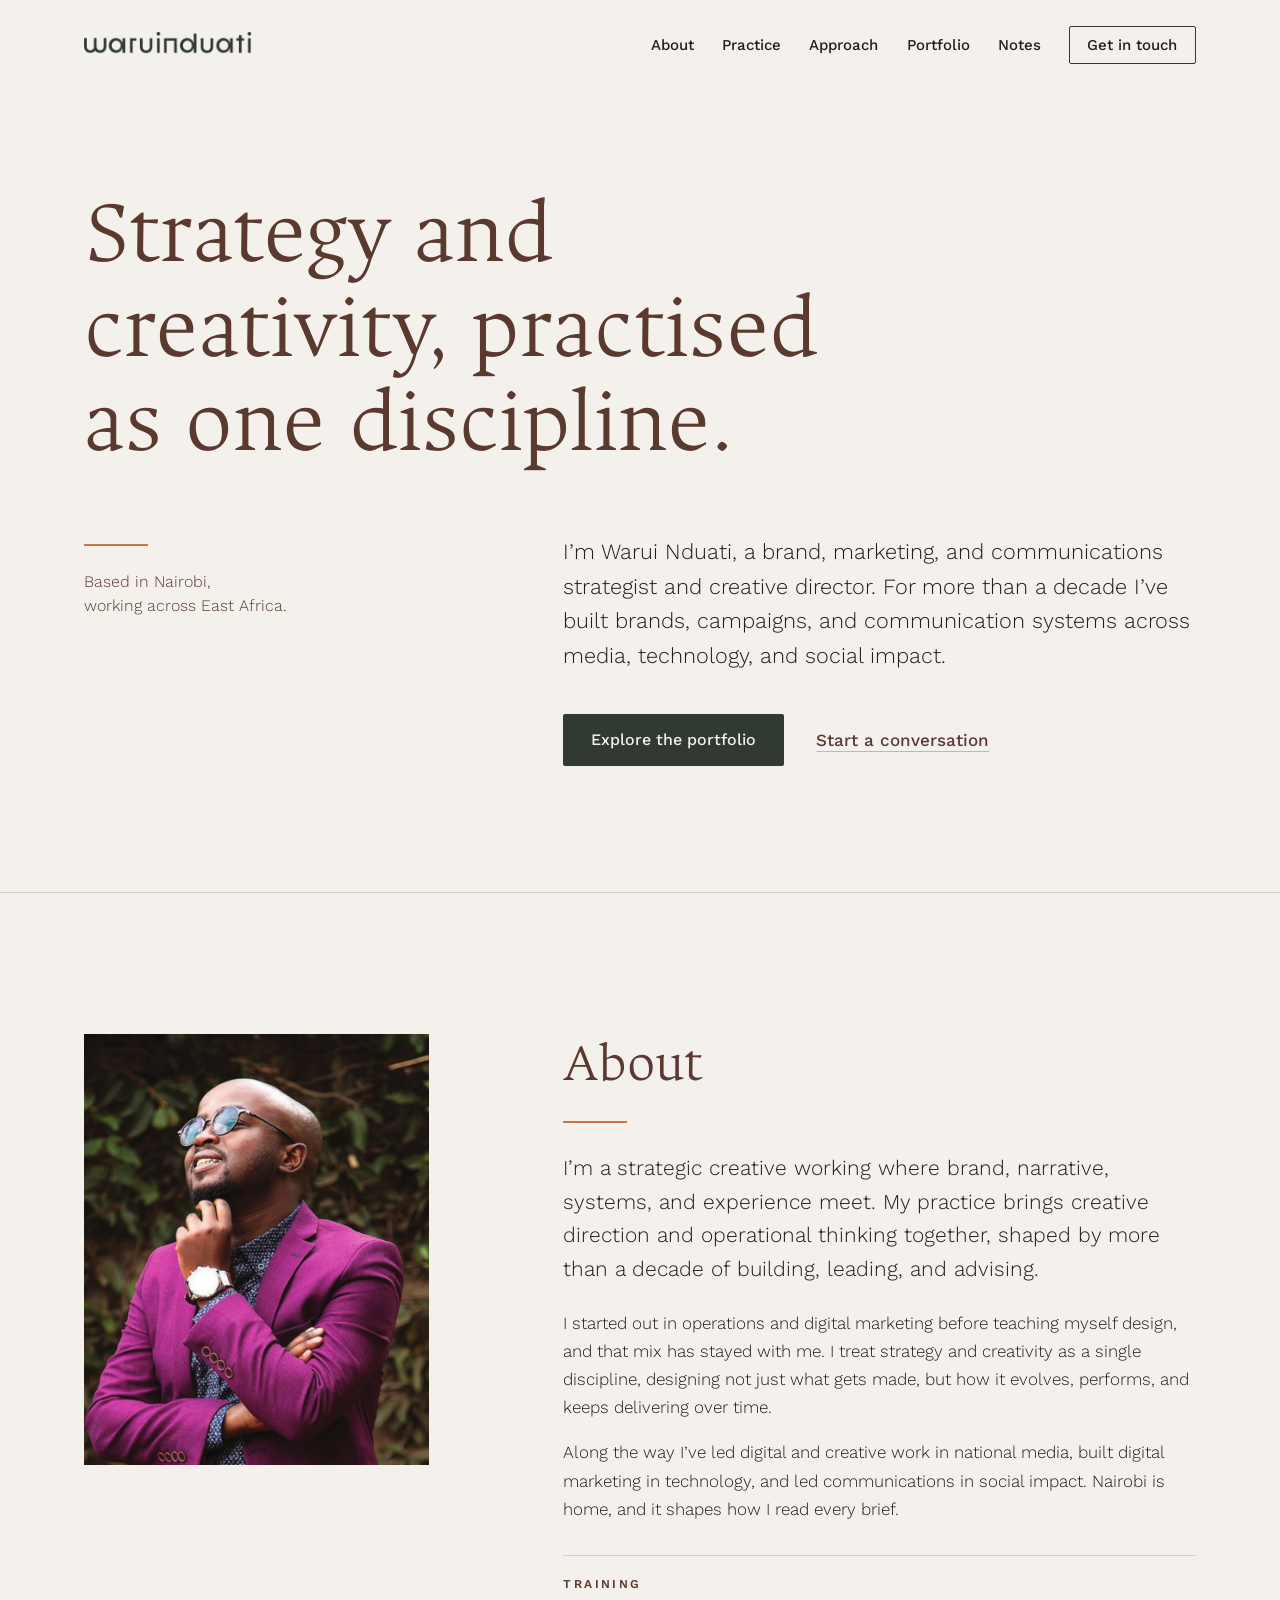
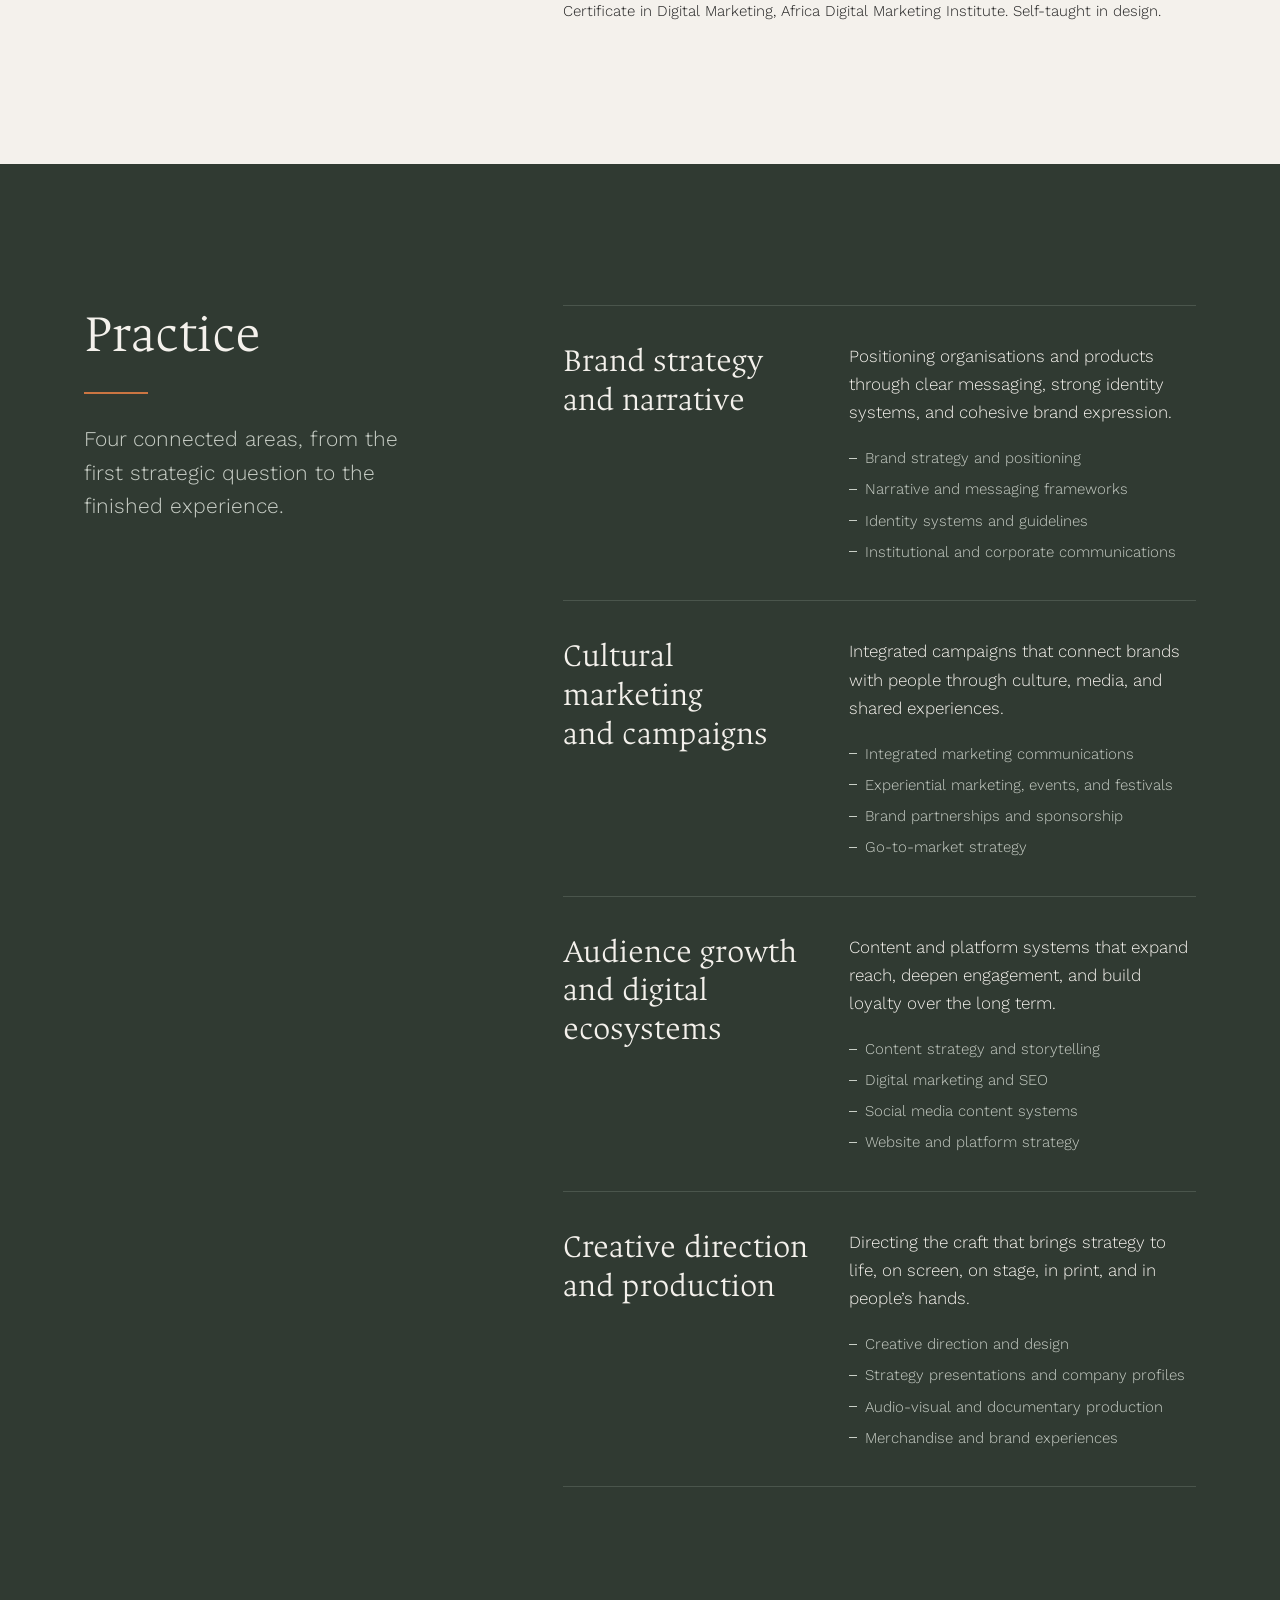
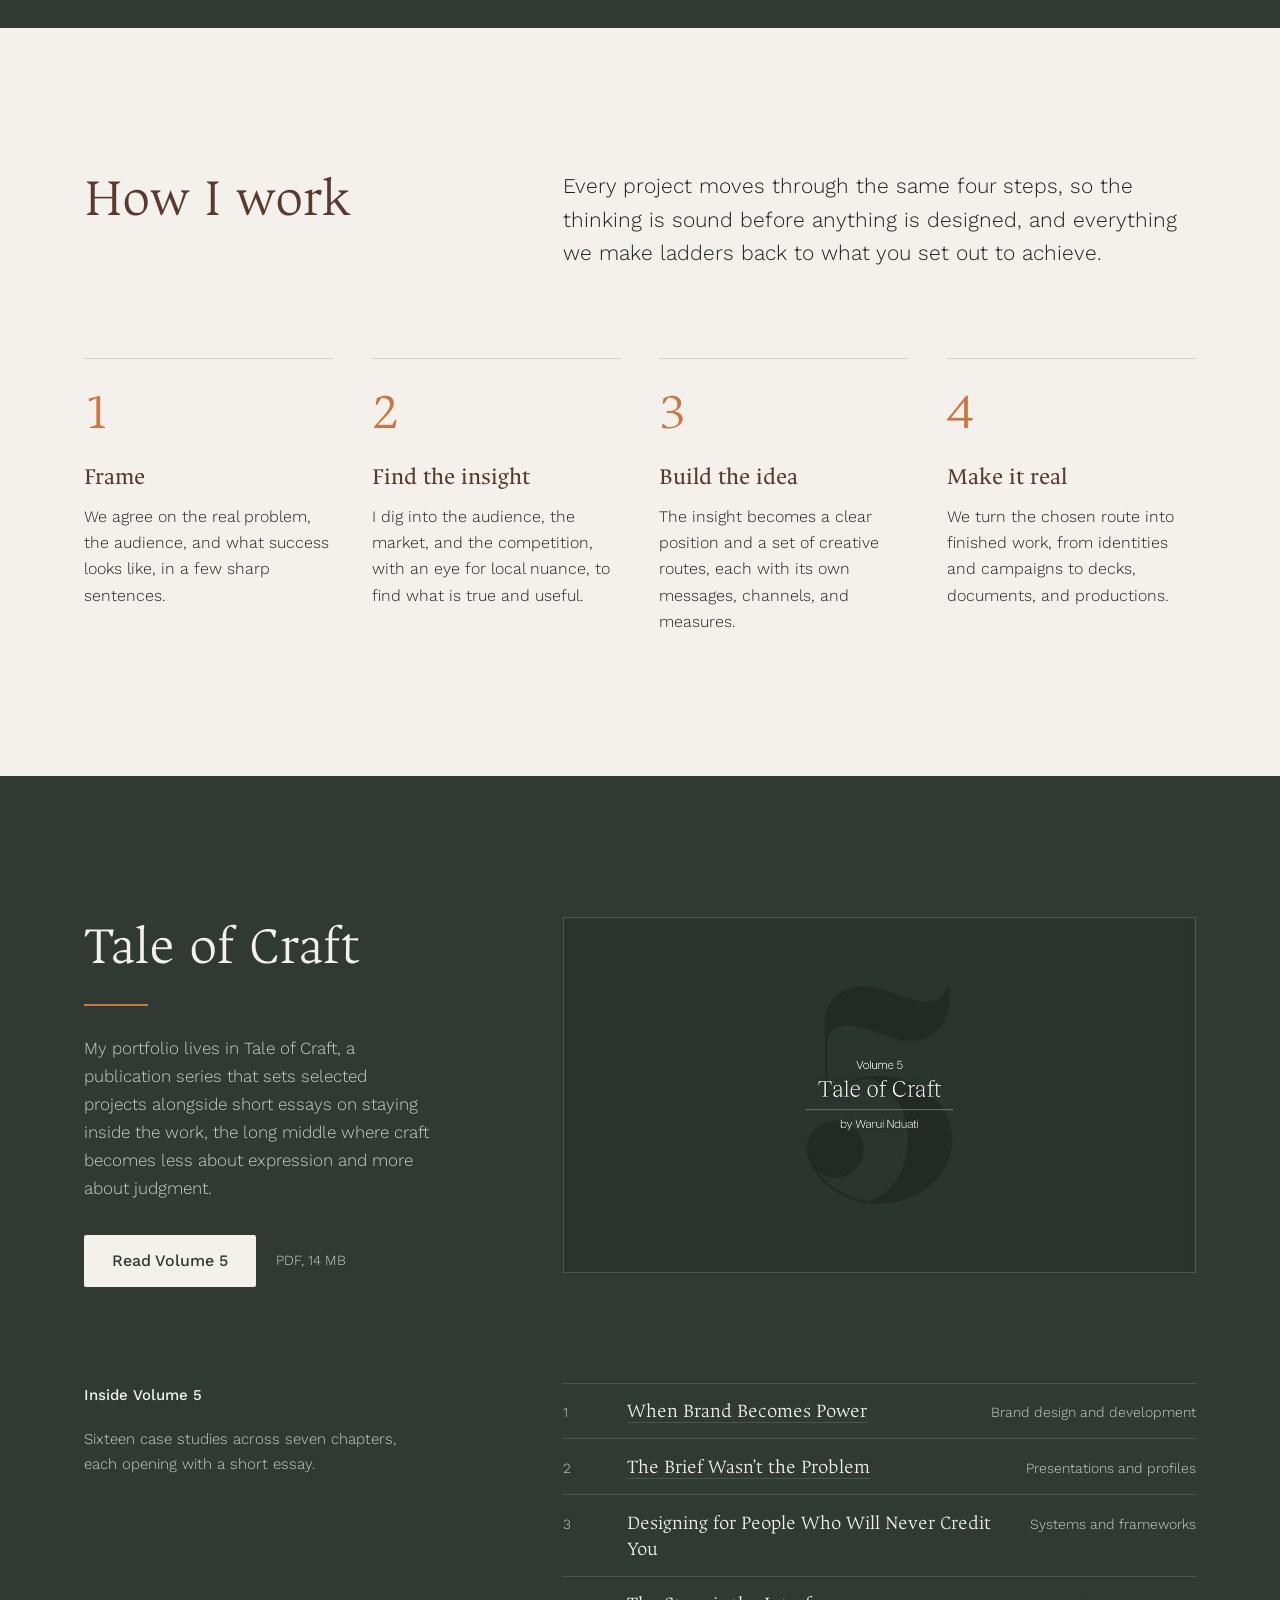
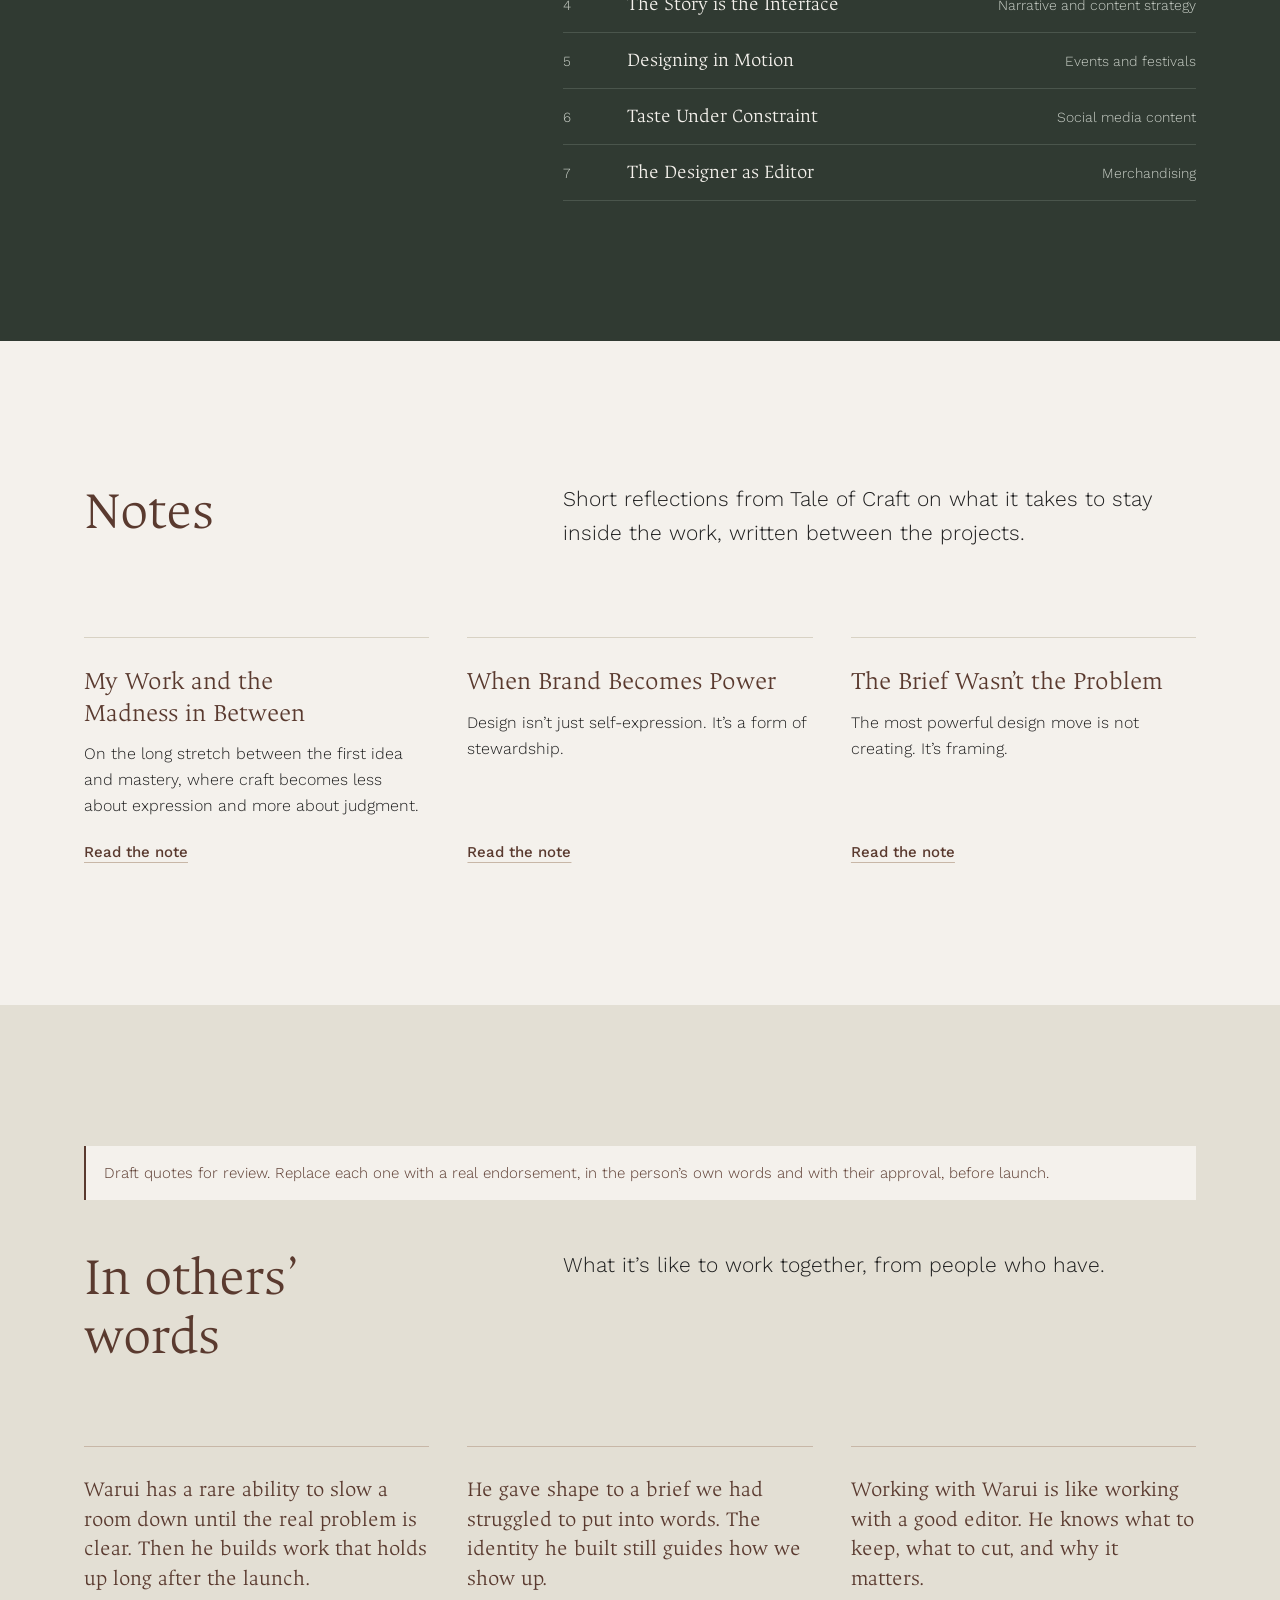
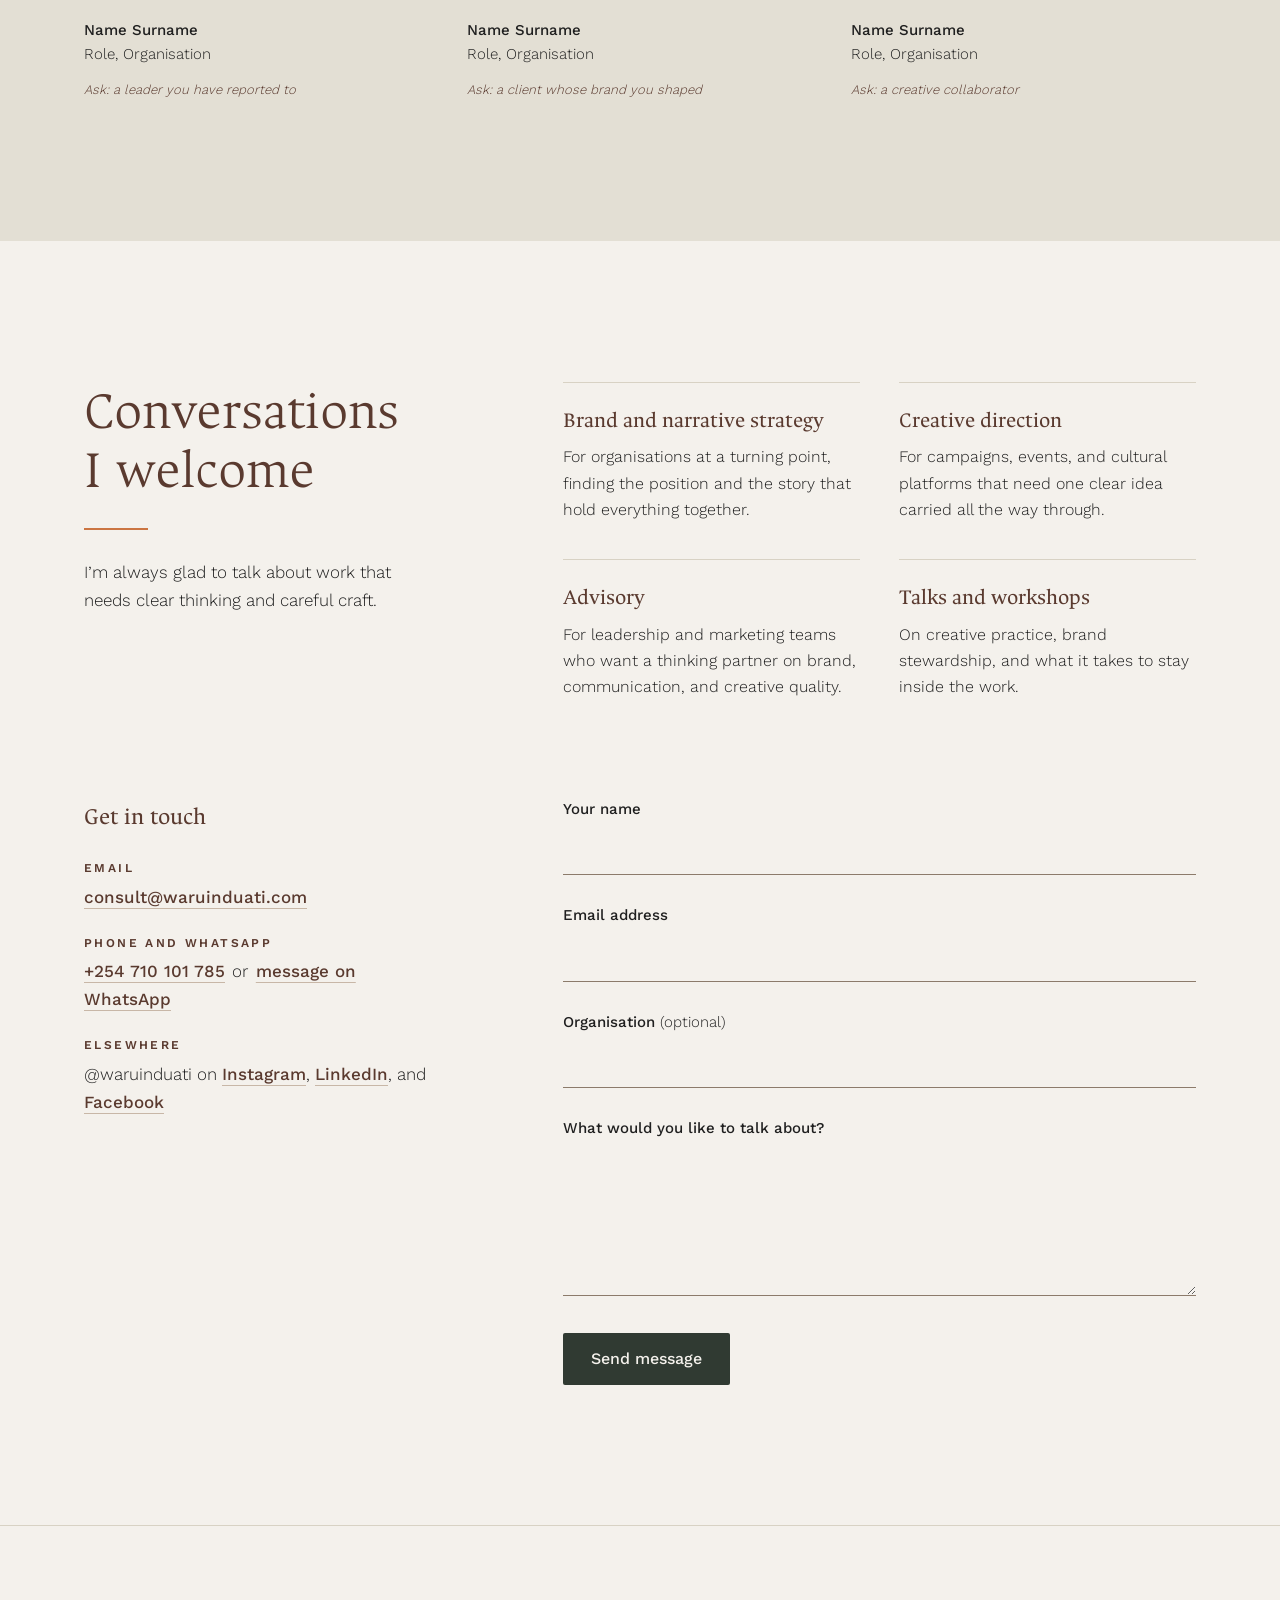
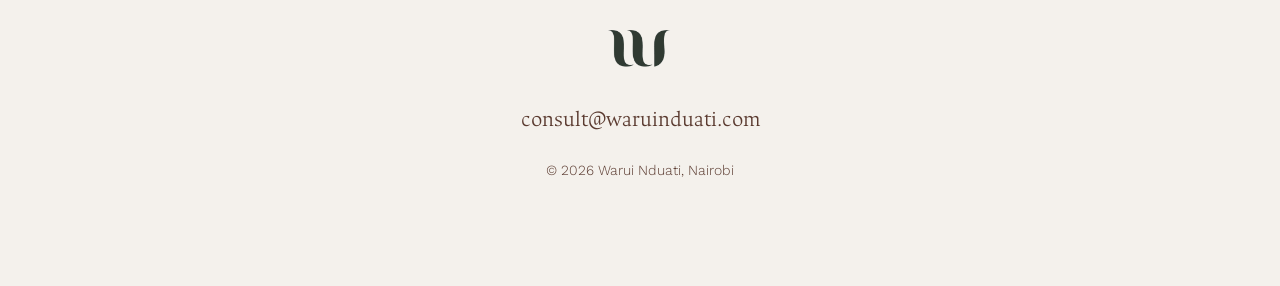
==== index.html @ 0d12a197 "Add the portfolio PDF, notes, draft endorsements, and conversations Hosts Tale of Craft Volume 5 on " ====
<!doctype html>
<html lang="en-GB">
<head>
  <meta charset="utf-8">
  <meta name="viewport" content="width=device-width, initial-scale=1">
  <title>Warui Nduati | Brand strategy and creative direction, Nairobi</title>
  <meta name="description" content="Warui Nduati is a brand, marketing, and communications strategist and creative director in Nairobi, with more than a decade across media, technology, and social impact.">
  <link rel="canonical" href="https://www.waruinduati.com/">
  <meta name="theme-color" content="#F4F1EC">

  <meta property="og:type" content="profile">
  <meta property="og:site_name" content="Warui Nduati">
  <meta property="og:title" content="Warui Nduati | Brand strategy and creative direction, Nairobi">
  <meta property="og:description" content="Strategy and creativity, practised as one discipline. Brand, narrative, campaigns, and creative direction across media, technology, and social impact.">
  <meta property="og:url" content="https://www.waruinduati.com/">
  <meta property="og:image" content="https://www.waruinduati.com/assets/img/og-image.jpg">
  <meta property="og:image:width" content="1200">
  <meta property="og:image:height" content="630">
  <meta property="profile:first_name" content="Warui">
  <meta property="profile:last_name" content="Nduati">
  <meta name="twitter:card" content="summary_large_image">

  <link rel="icon" href="favicon.ico" sizes="any">
  <link rel="icon" type="image/png" sizes="32x32" href="assets/img/favicon-32.png">
  <link rel="apple-touch-icon" href="assets/img/apple-touch-icon.png">

  <link rel="preload" href="assets/fonts/Ancizar-Light.woff2" as="font" type="font/woff2" crossorigin>
  <link rel="preload" href="assets/fonts/WorkSans-Light.woff2" as="font" type="font/woff2" crossorigin>
  <link rel="stylesheet" href="assets/css/site.css">

  <script type="application/ld+json">
  {
    "@context": "https://schema.org",
    "@type": "Person",
    "name": "Warui Nduati",
    "alternateName": "Daniel Warui Nduati",
    "url": "https://www.waruinduati.com/",
    "image": "https://www.waruinduati.com/assets/img/warui-portrait.jpg",
    "jobTitle": "Brand, marketing, and communications strategist and creative director",
    "email": "consult@waruinduati.com",
    "telephone": "+254710101785",
    "address": { "@type": "PostalAddress", "addressLocality": "Nairobi", "addressCountry": "KE" },
    "knowsAbout": ["Brand strategy", "Integrated marketing communications", "Creative direction", "Content strategy", "Experiential marketing", "Digital marketing"],
    "sameAs": ["https://www.instagram.com/waruinduati/"]
  }
  </script>
</head>
<body>
  <a class="skip-link" href="#main">Skip to content</a>

  <header class="site-header">
    <div class="wrap header-inner">
      <a class="brand" href="#top" aria-label="Warui Nduati, back to top">
        <img src="assets/img/wn-wordmark-olive.png" alt="Warui Nduati" width="168" height="23">
      </a>
      <nav class="site-nav" aria-label="Main">
        <button class="nav-toggle" type="button" aria-expanded="false" aria-controls="nav-list">Menu</button>
        <ul id="nav-list" class="nav-list">
          <li><a href="#about">About</a></li>
          <li><a href="#practice">Practice</a></li>
          <li><a href="#approach">Approach</a></li>
          <li><a href="#portfolio">Portfolio</a></li>
          <li><a href="#notes">Notes</a></li>
          <li><a class="nav-cta" href="#contact">Get in touch</a></li>
        </ul>
      </nav>
    </div>
  </header>

  <main id="main">

    <!-- Hero: mirrors the WN cover, title in Ancizar Light with one short orange rule -->
    <section class="hero" id="top">
      <div class="wrap hero-grid">
        <h1 class="hero-title">Strategy and creativity, practised as one discipline.</h1>
        <div class="hero-aside">
          <span class="rule hero-rule" aria-hidden="true"></span>
          <p class="hero-meta">Based in Nairobi,<br>working across East Africa.</p>
        </div>
        <div class="hero-body">
          <p class="hero-intro">I’m Warui Nduati, a brand, marketing, and communications strategist and creative director. For more than a decade I’ve built brands, campaigns, and communication systems across media, technology, and social impact.</p>
          <div class="hero-actions">
            <a class="btn" href="#portfolio">Explore the portfolio</a>
            <a class="text-link" href="#contact">Start a conversation</a>
          </div>
        </div>
      </div>
    </section>

    <!-- About: second section, straight after the hero -->
    <section class="section about" id="about" aria-labelledby="about-title">
      <div class="wrap">
        <div class="about-grid">
          <figure class="portrait">
            <img src="assets/img/warui-portrait.jpg" alt="Warui Nduati in a magenta blazer, smiling and looking up" width="800" height="1000">
          </figure>
          <div class="about-copy">
            <h2 id="about-title">About</h2>
            <span class="rule" aria-hidden="true"></span>
            <p class="lede">I’m a strategic creative working where brand, narrative, systems, and experience meet. My practice brings creative direction and operational thinking together, shaped by more than a decade of building, leading, and advising.</p>
            <p>I started out in operations and digital marketing before teaching myself design, and that mix has stayed with me. I treat strategy and creativity as a single discipline, designing not just what gets made, but how it evolves, performs, and keeps delivering over time.</p>
            <p>Along the way I’ve led digital and creative work in national media, built digital marketing in technology, and led communications in social impact. Nairobi is home, and it shapes how I read every brief.</p>
            <p class="credentials"><span class="label">Training</span> Certificate in Digital Marketing, Africa Digital Marketing Institute. Self-taught in design.</p>
          </div>
        </div>
      </div>
    </section>

    <!-- Practice -->
    <section class="section practice" id="practice" aria-labelledby="practice-title">
      <div class="wrap split">
        <div class="split-head">
          <h2 id="practice-title">Practice</h2>
          <span class="rule" aria-hidden="true"></span>
          <p class="lede">Four connected areas, from the first strategic question to the finished experience.</p>
        </div>
        <ul class="split-body service-list">
          <li class="service">
            <h3>Brand strategy and narrative</h3>
            <div class="service-body">
              <p>Positioning organisations and products through clear messaging, strong identity systems, and cohesive brand expression.</p>
              <ul class="includes">
                <li>Brand strategy and positioning</li>
                <li>Narrative and messaging frameworks</li>
                <li>Identity systems and guidelines</li>
                <li>Institutional and corporate communications</li>
              </ul>
            </div>
          </li>
          <li class="service">
            <h3>Cultural marketing and campaigns</h3>
            <div class="service-body">
              <p>Integrated campaigns that connect brands with people through culture, media, and shared experiences.</p>
              <ul class="includes">
                <li>Integrated marketing communications</li>
                <li>Experiential marketing, events, and festivals</li>
                <li>Brand partnerships and sponsorship</li>
                <li>Go-to-market strategy</li>
              </ul>
            </div>
          </li>
          <li class="service">
            <h3>Audience growth and digital ecosystems</h3>
            <div class="service-body">
              <p>Content and platform systems that expand reach, deepen engagement, and build loyalty over the long term.</p>
              <ul class="includes">
                <li>Content strategy and storytelling</li>
                <li>Digital marketing and SEO</li>
                <li>Social media content systems</li>
                <li>Website and platform strategy</li>
              </ul>
            </div>
          </li>
          <li class="service">
            <h3>Creative direction and production</h3>
            <div class="service-body">
              <p>Directing the craft that brings strategy to life, on screen, on stage, in print, and in people’s hands.</p>
              <ul class="includes">
                <li>Creative direction and design</li>
                <li>Strategy presentations and company profiles</li>
                <li>Audio-visual and documentary production</li>
                <li>Merchandise and brand experiences</li>
              </ul>
            </div>
          </li>
        </ul>
      </div>
    </section>

    <!-- Approach: a genuine four-step sequence, so it is numbered -->
    <section class="section approach" id="approach" aria-labelledby="approach-title">
      <div class="wrap">
        <div class="split">
          <div class="split-head">
            <h2 id="approach-title">How I work</h2>
          </div>
          <p class="split-body lede">Every project moves through the same four steps, so the thinking is sound before anything is designed, and everything we make ladders back to what you set out to achieve.</p>
        </div>
        <ol class="steps">
          <li class="step">
            <span class="step-num" aria-hidden="true">1</span>
            <h3>Frame</h3>
            <p>We agree on the real problem, the audience, and what success looks like, in a few sharp sentences.</p>
          </li>
          <li class="step">
            <span class="step-num" aria-hidden="true">2</span>
            <h3>Find the insight</h3>
            <p>I dig into the audience, the market, and the competition, with an eye for local nuance, to find what is true and useful.</p>
          </li>
          <li class="step">
            <span class="step-num" aria-hidden="true">3</span>
            <h3>Build the idea</h3>
            <p>The insight becomes a clear position and a set of creative routes, each with its own messages, channels, and measures.</p>
          </li>
          <li class="step">
            <span class="step-num" aria-hidden="true">4</span>
            <h3>Make it real</h3>
            <p>We turn the chosen route into finished work, from identities and campaigns to decks, documents, and productions.</p>
          </li>
        </ol>
      </div>
    </section>

    <!-- Portfolio: Tale of Craft is where the work lives -->
    <section class="section craft" id="portfolio" aria-labelledby="craft-title">
      <div class="wrap">
        <div class="split">
          <div class="split-head">
            <h2 id="craft-title">Tale of Craft</h2>
            <span class="rule" aria-hidden="true"></span>
            <p>My portfolio lives in Tale of Craft, a publication series that sets selected projects alongside short essays on staying inside the work, the long middle where craft becomes less about expression and more about judgment.</p>
            <div class="craft-action">
              <a class="btn btn-light" href="docs/tale-of-craft-volume-5.pdf" target="_blank" rel="noopener">Read Volume 5</a>
              <span class="file-meta">PDF, 14 MB</span>
            </div>
          </div>
          <a class="split-body craft-cover" href="docs/tale-of-craft-volume-5.pdf" target="_blank" rel="noopener" aria-label="Open Tale of Craft, Volume 5 (PDF, 14 MB)">
            <img src="assets/img/tale-of-craft-volume-5.jpg" alt="Cover of Tale of Craft, Volume 5, by Warui Nduati" width="1200" height="675" loading="lazy">
          </a>
        </div>

        <div class="split craft-inside">
          <div class="split-head">
            <h3 class="essays-title">Inside Volume 5</h3>
            <p>Sixteen case studies across seven chapters, each opening with a short essay.</p>
          </div>
          <ol class="split-body essays">
            <li><a class="essay-name" href="notes/when-brand-becomes-power.html">When Brand Becomes Power</a><span class="essay-topic">Brand design and development</span></li>
            <li><a class="essay-name" href="notes/the-brief-wasnt-the-problem.html">The Brief Wasn’t the Problem</a><span class="essay-topic">Presentations and profiles</span></li>
            <li><span class="essay-name">Designing for People Who Will Never Credit You</span><span class="essay-topic">Systems and frameworks</span></li>
            <li><span class="essay-name">The Story is the Interface</span><span class="essay-topic">Narrative and content strategy</span></li>
            <li><span class="essay-name">Designing in Motion</span><span class="essay-topic">Events and festivals</span></li>
            <li><span class="essay-name">Taste Under Constraint</span><span class="essay-topic">Social media content</span></li>
            <li><span class="essay-name">The Designer as Editor</span><span class="essay-topic">Merchandising</span></li>
          </ol>
        </div>
      </div>
    </section>

    <!-- Notes: essays from Tale of Craft as short, shareable reads -->
    <section class="section notes" id="notes" aria-labelledby="notes-title">
      <div class="wrap">
        <div class="split">
          <div class="split-head">
            <h2 id="notes-title">Notes</h2>
          </div>
          <p class="split-body lede">Short reflections from Tale of Craft on what it takes to stay inside the work, written between the projects.</p>
        </div>
        <ul class="note-list note-list-home">
          <li><a class="note-link" href="notes/my-work-and-the-madness-in-between.html"><span class="note-link-title">My Work and the Madness in Between</span><span class="note-link-excerpt">On the long stretch between the first idea and mastery, where craft becomes less about expression and more about judgment.</span><span class="note-link-cta">Read the note</span></a></li>
          <li><a class="note-link" href="notes/when-brand-becomes-power.html"><span class="note-link-title">When Brand Becomes Power</span><span class="note-link-excerpt">Design isn’t just self-expression. It’s a form of stewardship.</span><span class="note-link-cta">Read the note</span></a></li>
          <li><a class="note-link" href="notes/the-brief-wasnt-the-problem.html"><span class="note-link-title">The Brief Wasn’t the Problem</span><span class="note-link-excerpt">The most powerful design move is not creating. It’s framing.</span><span class="note-link-cta">Read the note</span></a></li>
        </ul>
      </div>
    </section>

    <!-- DRAFT: placeholder endorsements. Replace each quote and name with a real, approved endorsement.
         While data-draft is present, site.js removes this section on the live domain. -->
    <section class="section endorsements" id="endorsements" aria-labelledby="endorsements-title" data-draft>
      <div class="wrap">
        <p class="draft-banner">Draft quotes for review. Replace each one with a real endorsement, in the person’s own words and with their approval, before launch.</p>
        <div class="split">
          <div class="split-head">
            <h2 id="endorsements-title">In others’ words</h2>
          </div>
          <p class="split-body lede">What it’s like to work together, from people who have.</p>
        </div>
        <ul class="quotes">
          <li class="quote">
            <blockquote><p>Warui has a rare ability to slow a room down until the real problem is clear. Then he builds work that holds up long after the launch.</p></blockquote>
            <p class="quote-name">Name Surname</p>
            <p class="quote-role">Role, Organisation</p>
            <p class="quote-ask">Ask: a leader you have reported to</p>
          </li>
          <li class="quote">
            <blockquote><p>He gave shape to a brief we had struggled to put into words. The identity he built still guides how we show up.</p></blockquote>
            <p class="quote-name">Name Surname</p>
            <p class="quote-role">Role, Organisation</p>
            <p class="quote-ask">Ask: a client whose brand you shaped</p>
          </li>
          <li class="quote">
            <blockquote><p>Working with Warui is like working with a good editor. He knows what to keep, what to cut, and why it matters.</p></blockquote>
            <p class="quote-name">Name Surname</p>
            <p class="quote-role">Role, Organisation</p>
            <p class="quote-ask">Ask: a creative collaborator</p>
          </li>
        </ul>
      </div>
    </section>

    <!-- Contact: the conversations Warui welcomes, then the ways to reach him -->
    <section class="section contact" id="contact" aria-labelledby="contact-title">
      <div class="wrap">
        <div class="split">
          <div class="split-head">
            <h2 id="contact-title">Conversations I welcome</h2>
            <span class="rule" aria-hidden="true"></span>
            <p>I’m always glad to talk about work that needs clear thinking and careful craft.</p>
          </div>
          <ul class="split-body welcome">
            <li>
              <h3>Brand and narrative strategy</h3>
              <p>For organisations at a turning point, finding the position and the story that hold everything together.</p>
            </li>
            <li>
              <h3>Creative direction</h3>
              <p>For campaigns, events, and cultural platforms that need one clear idea carried all the way through.</p>
            </li>
            <li>
              <h3>Advisory</h3>
              <p>For leadership and marketing teams who want a thinking partner on brand, communication, and creative quality.</p>
            </li>
            <li>
              <h3>Talks and workshops</h3>
              <p>On creative practice, brand stewardship, and what it takes to stay inside the work.</p>
            </li>
          </ul>
        </div>

        <div class="split contact-row">
          <div class="split-head">
          <h3 class="contact-subhead">Get in touch</h3>
          <dl class="contact-details">
            <div>
              <dt class="label">Email</dt>
              <dd><a href="mailto:consult@waruinduati.com">consult@waruinduati.com</a></dd>
            </div>
            <div>
              <dt class="label">Phone and WhatsApp</dt>
              <dd><a href="tel:+254710101785">+254 710 101 785</a> <span class="sep">or</span> <a href="https://wa.me/254710101785" target="_blank" rel="noopener">message on WhatsApp</a></dd>
            </div>
            <div>
              <dt class="label">Elsewhere</dt>
              <!-- Confirm each profile address before launch -->
              <dd>@waruinduati on <a href="https://www.instagram.com/waruinduati/" target="_blank" rel="noopener">Instagram</a>, <a href="https://www.linkedin.com/in/waruinduati/" target="_blank" rel="noopener">LinkedIn</a>, and <a href="https://www.facebook.com/waruinduati" target="_blank" rel="noopener">Facebook</a></dd>
            </div>
          </dl>
        </div>

        <form class="split-body contact-form" id="contact-form" action="https://formsubmit.co/consult@waruinduati.com" method="POST" novalidate>
          <input type="hidden" name="_subject" value="New message from waruinduati.com">
          <input type="hidden" name="_template" value="table">
          <input type="hidden" name="_captcha" value="false">
          <input type="hidden" name="_next" value="https://www.waruinduati.com/thanks.html">
          <div class="hp" aria-hidden="true">
            <label for="f-honey">Leave this field empty</label>
            <input type="text" id="f-honey" name="_honey" tabindex="-1" autocomplete="off">
          </div>

          <div class="field">
            <label for="f-name">Your name</label>
            <input id="f-name" name="name" type="text" autocomplete="name" required>
            <p class="field-error" id="f-name-error" hidden>Enter your name.</p>
          </div>
          <div class="field">
            <label for="f-email">Email address</label>
            <input id="f-email" name="email" type="email" autocomplete="email" required>
            <p class="field-error" id="f-email-error" hidden>Enter an email address like name@company.com.</p>
          </div>
          <div class="field">
            <label for="f-org">Organisation <span class="optional">(optional)</span></label>
            <input id="f-org" name="organisation" type="text" autocomplete="organization">
          </div>
          <div class="field">
            <label for="f-message">What would you like to talk about?</label>
            <textarea id="f-message" name="message" rows="5" required></textarea>
            <p class="field-error" id="f-message-error" hidden>Add a few lines about what you have in mind.</p>
          </div>

          <div class="form-actions">
            <button class="btn" type="submit">Send message</button>
            <p class="form-status" role="status" aria-live="polite"></p>
          </div>
        </form>
        </div>
      </div>
    </section>
  </main>

  <!-- Closing: centred icon mark and contact line, as on WN closing pages -->
  <footer class="site-footer">
    <div class="wrap footer-inner">
      <img class="footer-mark" src="assets/img/wn-mark-olive.png" alt="" width="64" height="40">
      <p class="footer-line"><a href="mailto:consult@waruinduati.com">consult@waruinduati.com</a></p>
      <p class="footer-meta">© <span id="year">2026</span> Warui Nduati, Nairobi</p>
    </div>
  </footer>

  <script src="assets/js/site.js" defer></script>
</body>
</html>
---- assets/css/site.css ----
/* Warui Nduati website
   Brand: ivory and ink first, earth tones second, accents last.
   Headings in Ancizar Serif (Light / Regular only), body in Work Sans
   (substitute for Miranda Sans). Hairline rules, one orange moment per screen. */

@font-face { font-family: "Ancizar Serif"; src: url("../fonts/Ancizar-Light.woff2") format("woff2"); font-weight: 300; font-style: normal; font-display: swap; }
@font-face { font-family: "Ancizar Serif"; src: url("../fonts/Ancizar-Regular.woff2") format("woff2"); font-weight: 400; font-style: normal; font-display: swap; }
@font-face { font-family: "Work Sans"; src: url("../fonts/WorkSans-Light.woff2") format("woff2"); font-weight: 300; font-style: normal; font-display: swap; }
@font-face { font-family: "Work Sans"; src: url("../fonts/WorkSans-Medium.woff2") format("woff2"); font-weight: 500; font-style: normal; font-display: swap; }
@font-face { font-family: "Work Sans"; src: url("../fonts/WorkSans-SemiBold.woff2") format("woff2"); font-weight: 600; font-style: normal; font-display: swap; }

:root {
  /* Core */
  --earth: #5A3A2F;
  --olive: #303A32;
  --orange: #CB7542;
  --ink: #1F1F1F;
  /* Neutrals */
  --ivory: #F4F1EC;
  --stone: #E3DFD4;
  --taupe: #C8B7A7;
  --mushroom: #8C7B6B;
  /* Reserved: interactive states only */
  --cobalt: #2F6BFF;
  /* Rule tints */
  --rule: #D8D2C4;
  --rule-dark: #4A554C;
  --on-dark: #F4F1EC;
  --on-dark-2: #C9CFC7;

  --serif: "Ancizar Serif", Georgia, "Times New Roman", serif;
  --sans: "Work Sans", "Helvetica Neue", Arial, sans-serif;

  --wrap: 1240px;
  --gutter: clamp(1.25rem, 5vw, 4rem);
  --section: clamp(5rem, 11vw, 9.5rem);
  --gap: clamp(1.5rem, 3vw, 2.5rem);
}

*, *::before, *::after { box-sizing: border-box; }

html { scroll-behavior: smooth; -webkit-text-size-adjust: 100%; }
body {
  margin: 0;
  background: var(--ivory);
  color: var(--ink);
  font-family: var(--sans);
  font-weight: 300;
  font-size: 1.0625rem;
  line-height: 1.65;
  -webkit-font-smoothing: antialiased;
  text-rendering: optimizeLegibility;
  overflow-x: clip;
}
img { max-width: 100%; height: auto; display: block; }
a { color: inherit; }
strong, b { font-weight: 500; }
figure { margin: 0; }

h1, h2, h3 {
  font-family: var(--serif);
  font-weight: 300;
  color: var(--earth);
  margin: 0;
  letter-spacing: 0;
  text-wrap: balance;
}
p { margin: 0 0 1em; }
p:last-child { margin-bottom: 0; }

:focus-visible { outline: 2px solid var(--cobalt); outline-offset: 3px; }

.wrap { max-width: var(--wrap); margin-inline: auto; padding-inline: var(--gutter); }

.skip-link {
  position: absolute; left: 1rem; top: -4rem; z-index: 50;
  background: var(--olive); color: var(--on-dark);
  padding: .75rem 1rem; text-decoration: none; font-weight: 500;
}
.skip-link:focus { top: 1rem; }

/* Shared pieces */
.rule { display: block; width: 4rem; height: 2px; background: var(--orange); }
.label {
  font-family: var(--sans);
  font-weight: 600;
  font-size: .75rem;
  line-height: 1.4;
  letter-spacing: .2em;
  text-transform: uppercase;
  color: var(--earth);
  margin: 0;
}
.lede { font-size: clamp(1.125rem, 1rem + .4vw, 1.3125rem); line-height: 1.6; }

.btn {
  display: inline-flex; align-items: center; justify-content: center;
  min-height: 3.25rem; padding: .875rem 1.75rem;
  background: var(--olive); color: var(--on-dark);
  font: 500 1rem/1.2 var(--sans);
  text-decoration: none; border: 0; border-radius: 2px; cursor: pointer;
  transition: background-color .2s ease;
}
.btn:hover { background: var(--earth); }
.btn-light { background: var(--ivory); color: var(--olive); }
.btn-light:hover { background: var(--stone); }
.btn[disabled] { opacity: .6; cursor: progress; }

.text-link {
  font-weight: 500; color: var(--earth);
  text-decoration: underline; text-decoration-thickness: 1px;
  text-underline-offset: .3em; text-decoration-color: var(--taupe);
  transition: text-decoration-color .2s ease, color .2s ease;
}
.text-link:hover { color: var(--cobalt); text-decoration-color: var(--cobalt); }

/* Header */
.site-header { position: relative; z-index: 20; }
.header-inner {
  display: flex; align-items: center; justify-content: space-between;
  min-height: 5.5rem; gap: 2rem;
}
.brand img { width: 168px; height: auto; }
.nav-list { list-style: none; margin: 0; padding: 0; display: flex; align-items: center; gap: clamp(1.25rem, 2.2vw, 2.25rem); }
.nav-list a { font-weight: 500; font-size: .9375rem; text-decoration: none; color: var(--ink); white-space: nowrap; }
.nav-list a:not(.nav-cta) { background: linear-gradient(var(--orange), var(--orange)) no-repeat 0 100% / 0 1px; padding-bottom: 2px; transition: background-size .25s ease; }
.nav-list a:not(.nav-cta):hover { background-size: 100% 1px; }
.nav-cta { border: 1px solid var(--olive); padding: .55rem 1.1rem; border-radius: 2px; transition: background-color .2s ease, color .2s ease; }
.nav-cta:hover { background: var(--olive); color: var(--on-dark) !important; }
.nav-toggle { display: none; }

/* Hero */
.hero { padding-block: clamp(3.5rem, 11vh, 8rem) clamp(5rem, 14vh, 9.5rem); }
.hero-grid { display: grid; grid-template-columns: repeat(12, minmax(0, 1fr)); column-gap: var(--gap); row-gap: clamp(2.5rem, 5vw, 4.5rem); align-items: start; }
.hero-title {
  grid-column: 1 / -1;
  font-size: clamp(3rem, 1.1rem + 5.8vw, 6.5rem);
  line-height: 1.03;
  max-width: 17ch;
}
.hero-aside { grid-column: 1 / span 4; padding-top: .55rem; }
.hero-rule { margin-bottom: 1.5rem; }
.hero-meta { font-size: 1rem; line-height: 1.55; color: var(--earth); }
.hero-body { grid-column: 6 / -1; }
.hero-intro { max-width: 40rem; font-size: clamp(1.125rem, 1rem + .45vw, 1.375rem); line-height: 1.6; }
.hero-actions { display: flex; flex-wrap: wrap; align-items: center; gap: 1.25rem 2rem; margin-top: 2.5rem; }

/* The one orchestrated moment: the cover settles in, the orange rule draws across */
@media (prefers-reduced-motion: no-preference) {
  .hero-title { animation: settle 1s cubic-bezier(.2,.7,.2,1) both; }
  .hero-rule { transform-origin: left center; animation: draw .9s cubic-bezier(.6,0,.2,1) .45s both; }
  .hero-meta, .hero-body { animation: fade .8s ease .8s both; }
}
@keyframes settle { from { opacity: 0; transform: translateY(14px); } to { opacity: 1; transform: none; } }
@keyframes draw { from { transform: scaleX(0); } to { transform: scaleX(1); } }
@keyframes fade { from { opacity: 0; } to { opacity: 1; } }

/* Sections and the editorial split */
.section { padding-block: var(--section); }
.section h2 { font-size: clamp(2.125rem, 1.5rem + 2.4vw, 3.5rem); line-height: 1.08; }
.split { display: grid; grid-template-columns: repeat(12, minmax(0, 1fr)); column-gap: var(--gap); row-gap: 2.5rem; }
.split-head { grid-column: 1 / span 4; }
.split-body { grid-column: 6 / -1; }
.split-head .rule { margin-block: 1.75rem; }
.split-head > p:not(.lede) { margin-top: 1.25rem; max-width: 26rem; }

/* Dark grounds: practice and Tale of Craft */
.practice, .craft { background: var(--olive); color: var(--on-dark-2); }
.practice h2, .practice h3, .craft h2, .craft h3 { color: var(--on-dark); }
.practice .lede { color: var(--on-dark-2); max-width: 22rem; }
.practice :focus-visible, .craft :focus-visible { outline-color: var(--on-dark); }

/* Practice */
.service-list { list-style: none; margin: 0; padding: 0; }
.service {
  display: grid; grid-template-columns: minmax(0, 5fr) minmax(0, 7fr); column-gap: var(--gap); row-gap: 1rem;
  padding-block: 2.25rem; border-top: 1px solid var(--rule-dark);
}
.service:last-child { border-bottom: 1px solid var(--rule-dark); }
.service h3 { font-size: clamp(1.625rem, 1.3rem + 1vw, 2.125rem); line-height: 1.15; }
.service-body > p { font-size: 1.0625rem; color: var(--on-dark); margin-bottom: 1.25rem; }
.includes { list-style: none; margin: 0; padding: 0; display: grid; gap: .4rem; font-size: .9375rem; }
.includes li { padding-left: 1rem; position: relative; }
.includes li::before { content: ""; position: absolute; left: 0; top: .78em; width: .45rem; height: 1px; background: var(--on-dark-2); }

/* Approach: a real sequence, so numerals in burnt orange */
.steps {
  list-style: none; margin: clamp(3.5rem, 7vw, 5.5rem) 0 0; padding: 0;
  display: grid; grid-template-columns: repeat(4, minmax(0, 1fr)); gap: var(--gap);
}
.step { border-top: 1px solid var(--rule); padding-top: 1.75rem; }
.step-num { display: block; font-family: var(--serif); font-weight: 300; font-size: 3.25rem; line-height: 1; color: var(--orange); margin-bottom: 1.5rem; }
.step h3 { font-weight: 400; font-size: 1.5rem; line-height: 1.2; margin-bottom: .75rem; }
.step p { font-size: 1rem; }

/* Tale of Craft */
.craft .split-head > p:not(.lede) { color: var(--on-dark-2); }
.essays-title { font-family: var(--sans); font-weight: 500; font-size: .9375rem; margin-bottom: 1rem; }
.craft .essays-title { color: var(--on-dark); }
.craft-action { display: flex; flex-wrap: wrap; align-items: center; gap: 1rem 1.25rem; margin-top: 2rem; }
.craft .file-meta { color: var(--on-dark-2); }
.craft-cover { display: block; align-self: start; }
.craft-cover img { width: 100%; outline: 1px solid var(--rule-dark); outline-offset: -1px; transition: outline-color .2s ease; }
.craft-cover:hover img { outline-color: var(--on-dark-2); }
.craft-inside { margin-top: clamp(4rem, 8vw, 6rem); }
.craft-inside .split-head p { color: var(--on-dark-2); font-size: .9375rem; max-width: 22rem; }
.essays { margin: 0; padding: 0; list-style: none; counter-reset: essay; border-top: 1px solid var(--rule-dark); }
.essays li {
  counter-increment: essay; display: grid; grid-template-columns: 2.5rem minmax(0, 1fr) auto; align-items: baseline; column-gap: 1.5rem;
  padding-block: .9rem; border-bottom: 1px solid var(--rule-dark);
}
.essays li::before { content: counter(essay); font-size: .875rem; color: var(--on-dark-2); }
.essay-name { font-family: var(--serif); font-size: 1.25rem; line-height: 1.3; color: var(--on-dark); }
a.essay-name { text-decoration: underline; text-decoration-thickness: 1px; text-underline-offset: .25em; text-decoration-color: var(--rule-dark); }
a.essay-name:hover { text-decoration-color: var(--on-dark); }
.essay-topic { font-size: .875rem; color: var(--on-dark-2); text-align: right; }

/* About */
.about-grid { display: grid; grid-template-columns: repeat(12, minmax(0, 1fr)); column-gap: var(--gap); row-gap: 3rem; align-items: start; }
.portrait { grid-column: 1 / span 4; }
.portrait img { width: 100%; aspect-ratio: 4 / 5; object-fit: cover; background: var(--stone); }
.about-copy { grid-column: 6 / -1; max-width: 40rem; }
.about-copy .rule { margin-block: 1.75rem; }
.about-copy .lede { color: var(--ink); margin-bottom: 1.5rem; }
.credentials { margin-top: 2rem; padding-top: 1.25rem; border-top: 1px solid var(--rule); font-size: .9375rem; }
.credentials .label { display: block; margin-bottom: .4rem; }
.about { border-top: 1px solid var(--rule); }

/* Contact */
.contact-details { margin: 2.5rem 0 0; display: grid; gap: 1.5rem; }
.contact-details dt { margin-bottom: .35rem; }
.contact-details dd { margin: 0; font-size: 1.0625rem; }
.contact-details a { color: var(--earth); font-weight: 500; text-decoration: underline; text-decoration-color: var(--taupe); text-underline-offset: .3em; }
.contact-details a:hover { color: var(--cobalt); text-decoration-color: var(--cobalt); }
.sep { padding-inline: .15rem; }

.contact-form { display: grid; gap: 1.75rem; max-width: 40rem; }
.field label { display: block; font-weight: 500; font-size: .9375rem; margin-bottom: .5rem; }
.optional { font-weight: 300; }
.field input, .field textarea {
  width: 100%; font: 300 1.0625rem/1.5 var(--sans); color: var(--ink);
  background: transparent; border: 0; border-bottom: 1px solid var(--mushroom);
  border-radius: 0; padding: .6rem 0; transition: border-color .2s ease;
}
.field textarea { resize: vertical; min-height: 8rem; }
.field input:focus, .field textarea:focus { outline: none; border-bottom: 2px solid var(--cobalt); padding-bottom: calc(.6rem - 1px); }
.field input:focus-visible, .field textarea:focus-visible { outline: none; }
.field [aria-invalid="true"] { border-bottom-color: var(--earth); }
.field-error { margin: .5rem 0 0; font-size: .875rem; font-weight: 500; color: var(--earth); }
.form-actions { display: flex; flex-wrap: wrap; align-items: center; gap: 1rem 1.5rem; }
.form-status { margin: 0; font-size: .9375rem; color: var(--earth); }
.form-status a { color: var(--earth); font-weight: 500; }
.hp { position: absolute; left: -9999px; width: 1px; height: 1px; overflow: hidden; }

/* Closing */
.site-footer { padding-block: clamp(4rem, 9vw, 6.5rem); text-align: center; border-top: 1px solid var(--rule); }
.footer-inner { display: grid; justify-items: center; gap: 1.25rem; }
.footer-mark { width: 64px; margin-bottom: .75rem; }
.footer-line { margin: 0; font-family: var(--serif); font-size: 1.375rem; }
.footer-line a { color: var(--earth); text-decoration: none; }
.footer-line a:hover { color: var(--cobalt); }
.footer-meta { margin: 0; font-size: .875rem; color: var(--earth); }

/* Shared file label */
.file-meta { font-size: .875rem; color: var(--earth); }

/* Notes */
.note-list { list-style: none; margin: 0; padding: 0; display: grid; grid-template-columns: repeat(3, minmax(0, 1fr)); gap: var(--gap); }
.note-list-home { margin-top: clamp(3.5rem, 7vw, 5.5rem); }
.note-link { display: flex; flex-direction: column; gap: .75rem; height: 100%; padding-top: 1.75rem; border-top: 1px solid var(--rule); text-decoration: none; color: var(--ink); }
.note-link-title { font-family: var(--serif); font-weight: 300; font-size: 1.625rem; line-height: 1.2; color: var(--earth); text-wrap: balance; }
.note-link-excerpt { font-size: 1rem; }
.note-link-cta { margin-top: auto; padding-top: .5rem; font-weight: 500; font-size: .9375rem; color: var(--earth); text-decoration: underline; text-decoration-color: var(--taupe); text-underline-offset: .3em; }
.note-link:hover .note-link-cta { color: var(--cobalt); text-decoration-color: var(--cobalt); }
.note-link:hover .note-link-title { color: var(--olive); }

/* Note pages */
.note { padding-top: clamp(3rem, 8vh, 6rem); }
.note-grid { display: grid; grid-template-columns: repeat(12, minmax(0, 1fr)); column-gap: var(--gap); row-gap: 2.5rem; }
.note-head { grid-column: 1 / span 4; }
.note-head h1 { font-size: clamp(2.5rem, 1.6rem + 3vw, 4rem); line-height: 1.05; }
.note-head .rule { margin-block: 1.75rem; }
.note-kicker { font-weight: 500; font-size: .9375rem; color: var(--earth); margin-bottom: 1rem; }
.note-source { font-size: .9375rem; color: var(--earth); max-width: 18rem; }
.note-body { grid-column: 6 / -1; max-width: 40rem; }
.note-body p { font-size: 1.125rem; line-height: 1.75; }
.note-body .note-pull { font-family: var(--serif); font-weight: 300; font-size: clamp(1.75rem, 1.2rem + 1.8vw, 2.5rem); line-height: 1.2; color: var(--earth); margin-bottom: 2rem; text-wrap: balance; }
.note-body .note-close { font-family: var(--serif); font-weight: 300; font-size: 1.5rem; line-height: 1.3; color: var(--earth); margin-top: 2rem; padding-top: 1.5rem; border-top: 1px solid var(--rule); }
.note-actions { display: flex; flex-wrap: wrap; align-items: center; gap: 1rem 1.25rem; margin-top: 3rem; }
.note-more { padding-block: clamp(5rem, 10vw, 8rem); }
.note-more-title { font-family: var(--sans); font-weight: 500; font-size: .9375rem; color: var(--ink); margin-bottom: 1.5rem; }
.note-more .note-list { grid-template-columns: repeat(2, minmax(0, 1fr)); }
.nav-list-simple { gap: 1.5rem; }

/* Endorsements (draft until real quotes arrive) */
[data-draft] { display: none; }
.show-drafts [data-draft] { display: block; }
.endorsements { background: var(--stone); }
.draft-banner { margin: 0 0 3rem; padding: .9rem 1.1rem; background: var(--ivory); border-left: 2px solid var(--earth); font-size: .9375rem; color: var(--earth); }
.quotes { list-style: none; margin: clamp(3.5rem, 7vw, 5rem) 0 0; padding: 0; display: grid; grid-template-columns: repeat(3, minmax(0, 1fr)); gap: var(--gap); }
.quote { border-top: 1px solid var(--taupe); padding-top: 1.75rem; }
.quote blockquote { margin: 0 0 1.5rem; }
.quote blockquote p { font-family: var(--serif); font-weight: 300; font-size: 1.375rem; line-height: 1.35; color: var(--earth); }
.quote-name { margin: 0; font-weight: 500; font-size: .9375rem; }
.quote-role { margin: 0; font-size: .9375rem; }
.quote-ask { margin: .75rem 0 0; font-size: .8125rem; font-style: italic; color: var(--earth); }

/* Conversations I welcome */
.welcome { list-style: none; margin: 0; padding: 0; display: grid; grid-template-columns: repeat(2, minmax(0, 1fr)); gap: 2.25rem var(--gap); }
.welcome li { border-top: 1px solid var(--rule); padding-top: 1.5rem; }
.welcome h3 { font-weight: 400; font-size: 1.375rem; line-height: 1.25; margin-bottom: .6rem; }
.welcome p { font-size: 1rem; }
.contact-row { margin-top: clamp(4rem, 8vw, 6rem); }
.contact-subhead { font-weight: 400; font-size: 1.5rem; }
.contact-row .contact-details { margin-top: 1.5rem; }

/* Simple pages (thanks, 404) */
.simple { min-height: calc(100vh - 5.5rem); display: grid; align-content: center; padding-block: var(--section); }
.simple h1 { font-size: clamp(2.5rem, 1.5rem + 4vw, 4.5rem); line-height: 1.05; max-width: 14ch; }
.simple .rule { margin-block: 2rem; }
.simple p { max-width: 34rem; font-size: 1.1875rem; }
.simple .hero-actions { margin-top: 2rem; }

/* Tablet and narrow laptops */
@media (max-width: 1024px) {
  .steps { grid-template-columns: repeat(2, minmax(0, 1fr)); row-gap: 3rem; }
  .split-head { grid-column: 1 / span 5; }
  .split-body { grid-column: 6 / -1; }
  .service { grid-template-columns: minmax(0, 1fr); }
  .note-list, .quotes { grid-template-columns: minmax(0, 1fr); row-gap: 2.5rem; }
  .note-head { grid-column: 1 / span 5; }
  .note-body { grid-column: 6 / -1; }
  .welcome { grid-template-columns: minmax(0, 1fr); }
}

/* Collapsed navigation */
@media (max-width: 980px) {
  .nav-toggle {
    display: inline-flex; align-items: center; min-height: 2.75rem; padding: .5rem 1rem;
    font: 500 .9375rem/1 var(--sans); color: var(--ink);
    background: transparent; border: 1px solid var(--olive); border-radius: 2px; cursor: pointer;
  }
  .nav-list {
    display: none; position: absolute; left: 0; right: 0; top: 100%;
    flex-direction: column; align-items: stretch; gap: 0;
    background: var(--ivory); border-top: 1px solid var(--rule); border-bottom: 1px solid var(--rule);
    padding: .5rem var(--gutter) 1.5rem;
  }
  .nav-list.is-open { display: flex; }
  .nav-list li { border-bottom: 1px solid var(--rule); }
  .nav-list li:last-child { border-bottom: 0; padding-top: 1.25rem; }
  .nav-list a:not(.nav-cta) { display: block; padding: 1rem 0; font-size: 1.0625rem; background: none; }
  .nav-cta { display: flex; justify-content: center; background: var(--olive); color: var(--on-dark) !important; padding: .9rem 1rem; }
  .nav-list.nav-list-simple { display: flex; position: static; flex-direction: row; align-items: center; gap: 1.25rem; padding: 0; background: none; border: 0; }
  .nav-list-simple li { border: 0; }
  .nav-list-simple li:last-child { padding-top: 0; }
  .nav-list-simple a:not(.nav-cta) { padding: 0; font-size: .9375rem; }
  .nav-list-simple .nav-cta { display: inline-flex; background: transparent; color: var(--ink) !important; padding: .55rem 1rem; }
}

/* Mobile */
@media (max-width: 760px) {
  body { font-size: 1rem; }
  .split, .about-grid, .hero-grid { grid-template-columns: minmax(0, 1fr); }
  .split-head, .split-body, .portrait, .about-copy, .hero-aside, .hero-body { grid-column: 1 / -1; }
  .hero-grid { row-gap: 2rem; }
  .hero-aside { padding-top: 0; }
  .portrait { max-width: 24rem; }
  .steps { grid-template-columns: minmax(0, 1fr); row-gap: 2.5rem; }
  .service { padding-block: 1.75rem; }
  .note-grid { grid-template-columns: minmax(0, 1fr); }
  .note-head, .note-body { grid-column: 1 / -1; }
  .note-more .note-list { grid-template-columns: minmax(0, 1fr); }
  .essays li { grid-template-columns: 2rem minmax(0, 1fr); row-gap: .2rem; }
  .essay-topic { grid-column: 2; text-align: left; }
  .essay-name { font-size: 1.125rem; }
  .brand img { width: 140px; }
}

@media (prefers-reduced-motion: reduce) {
  html { scroll-behavior: auto; }
  * { transition: none !important; }
}
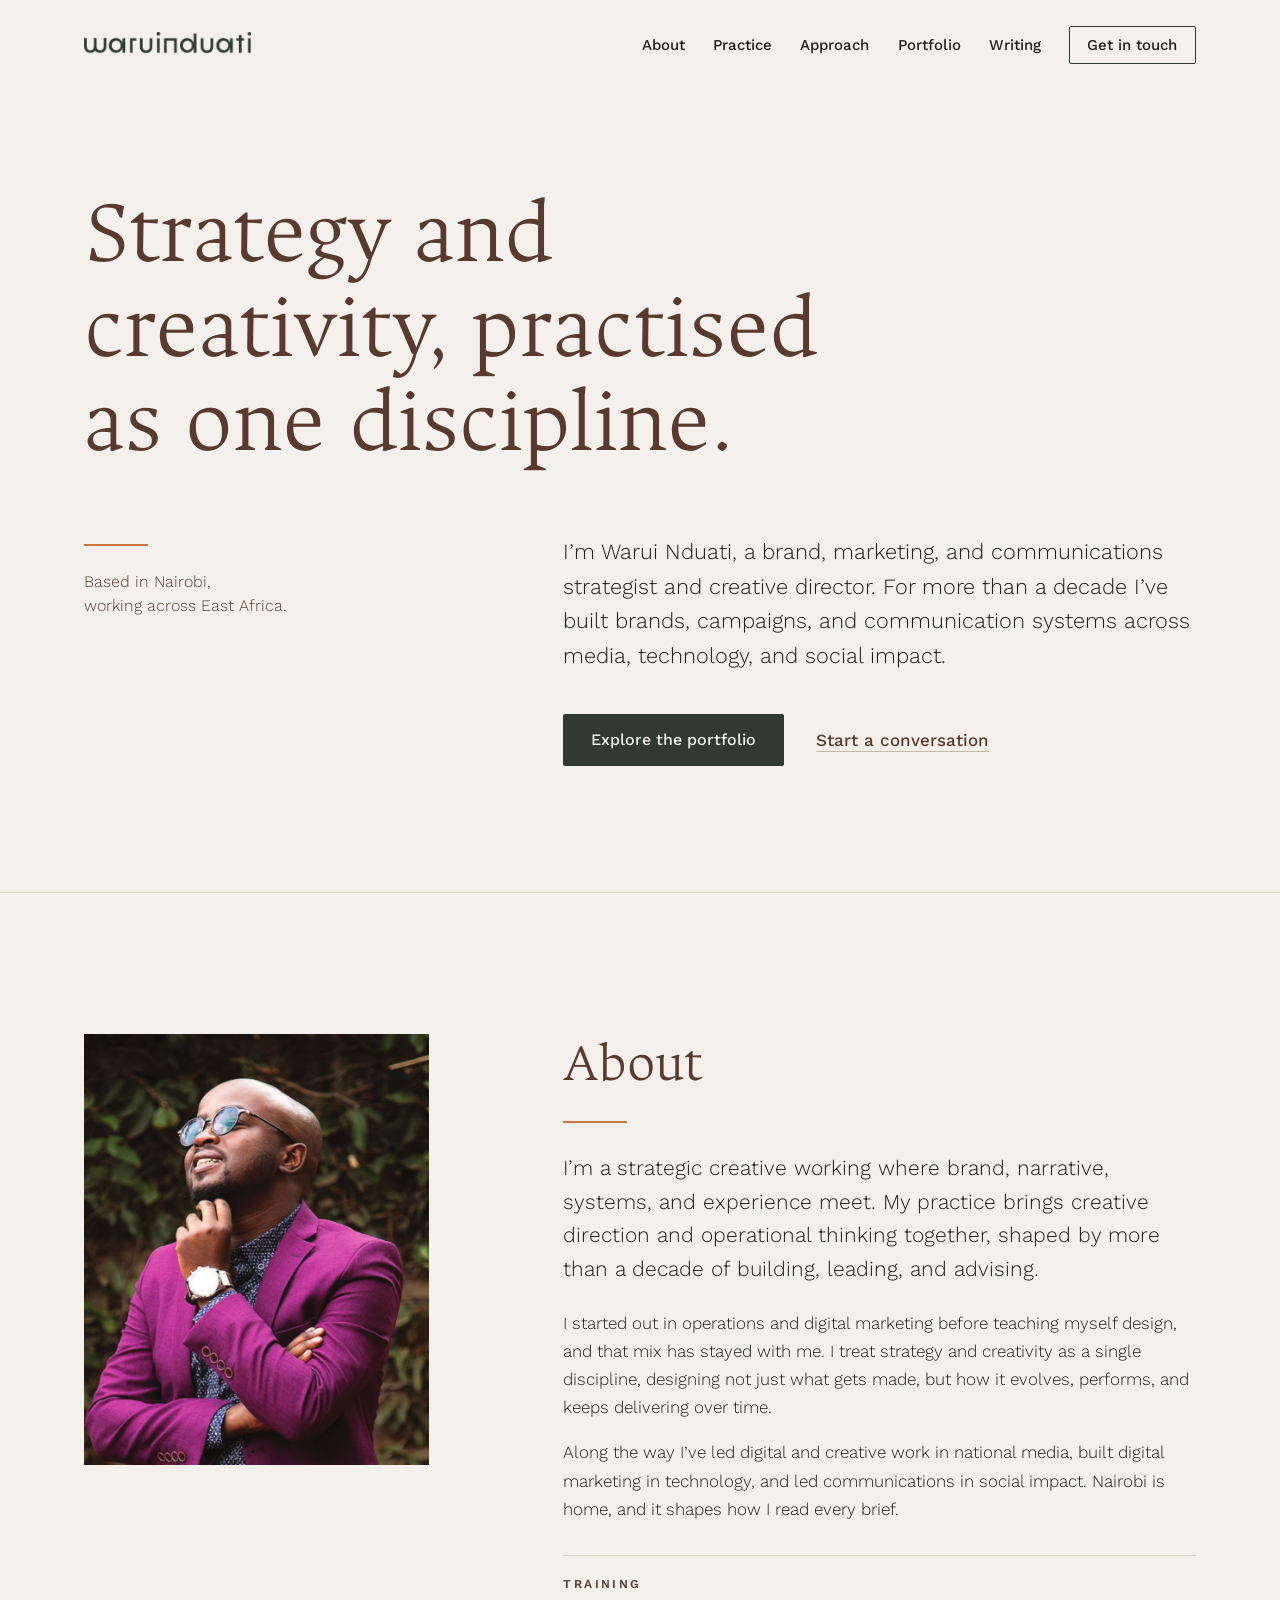
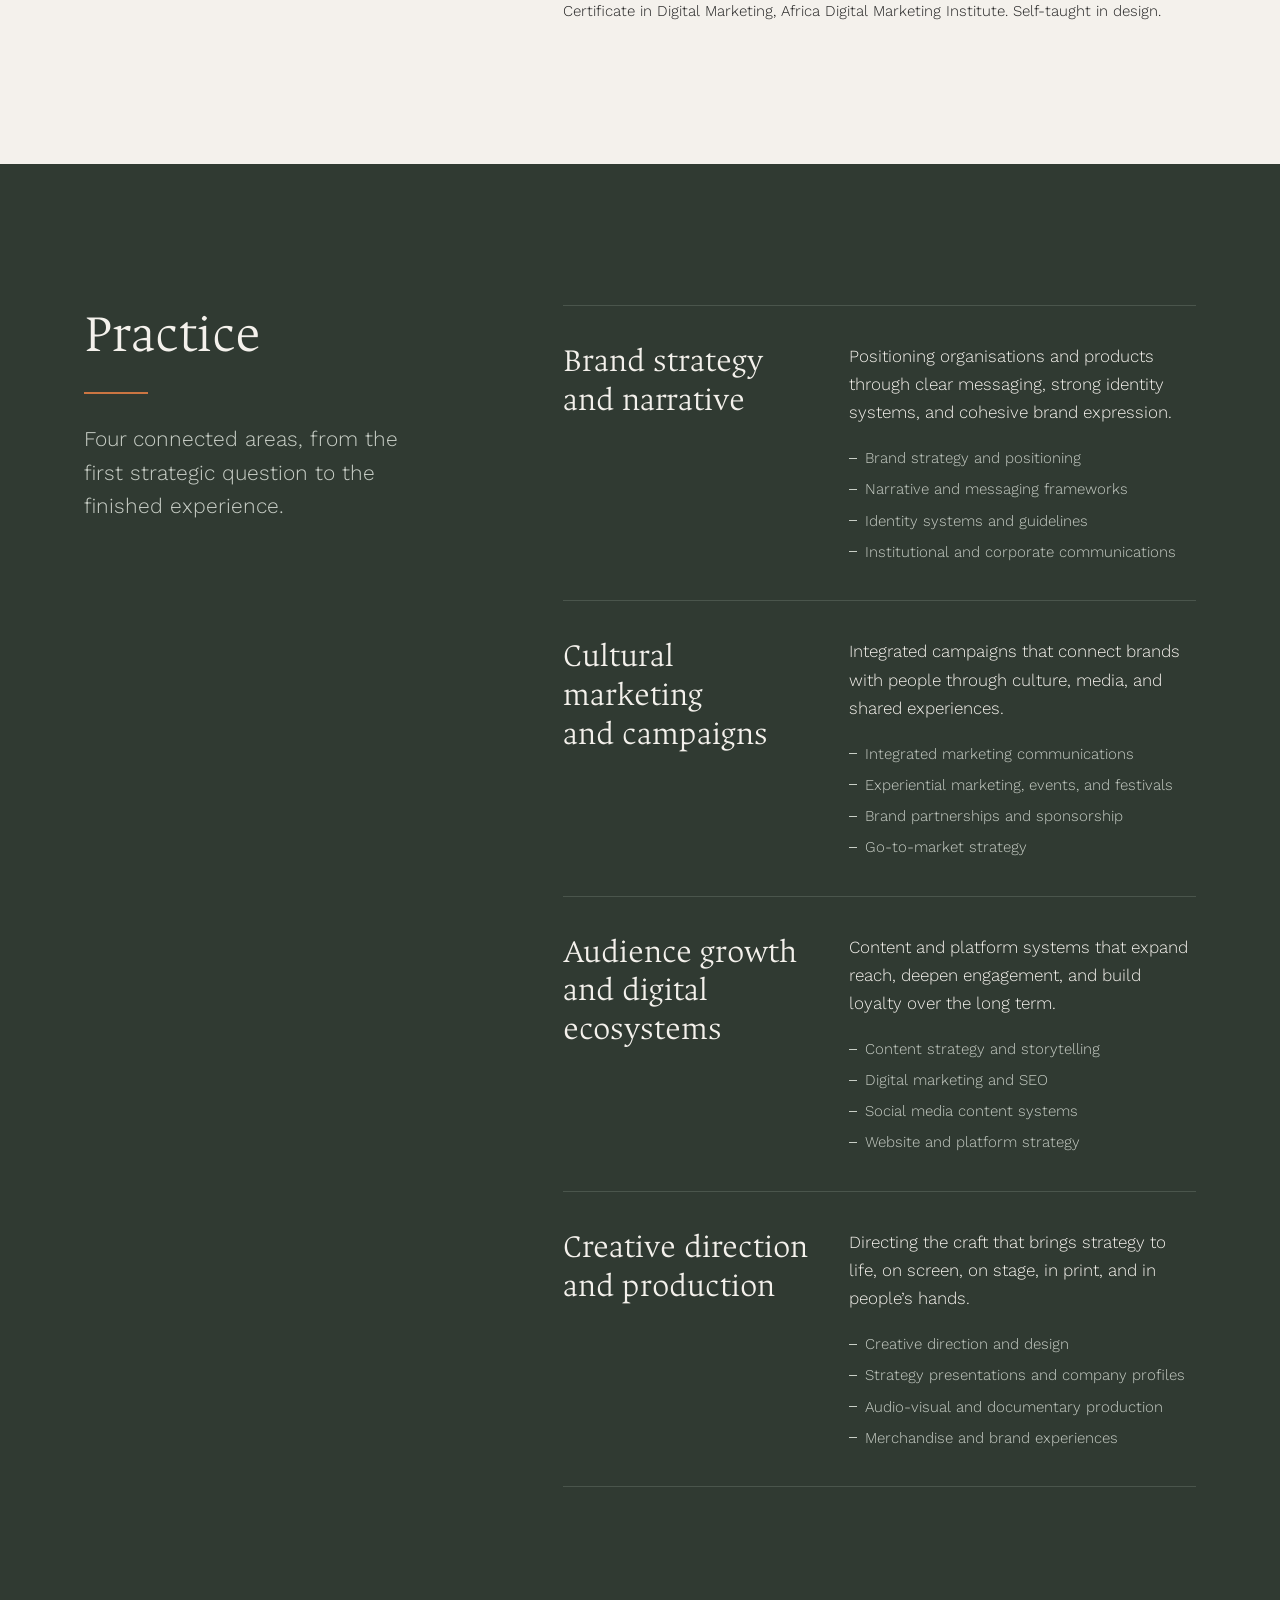
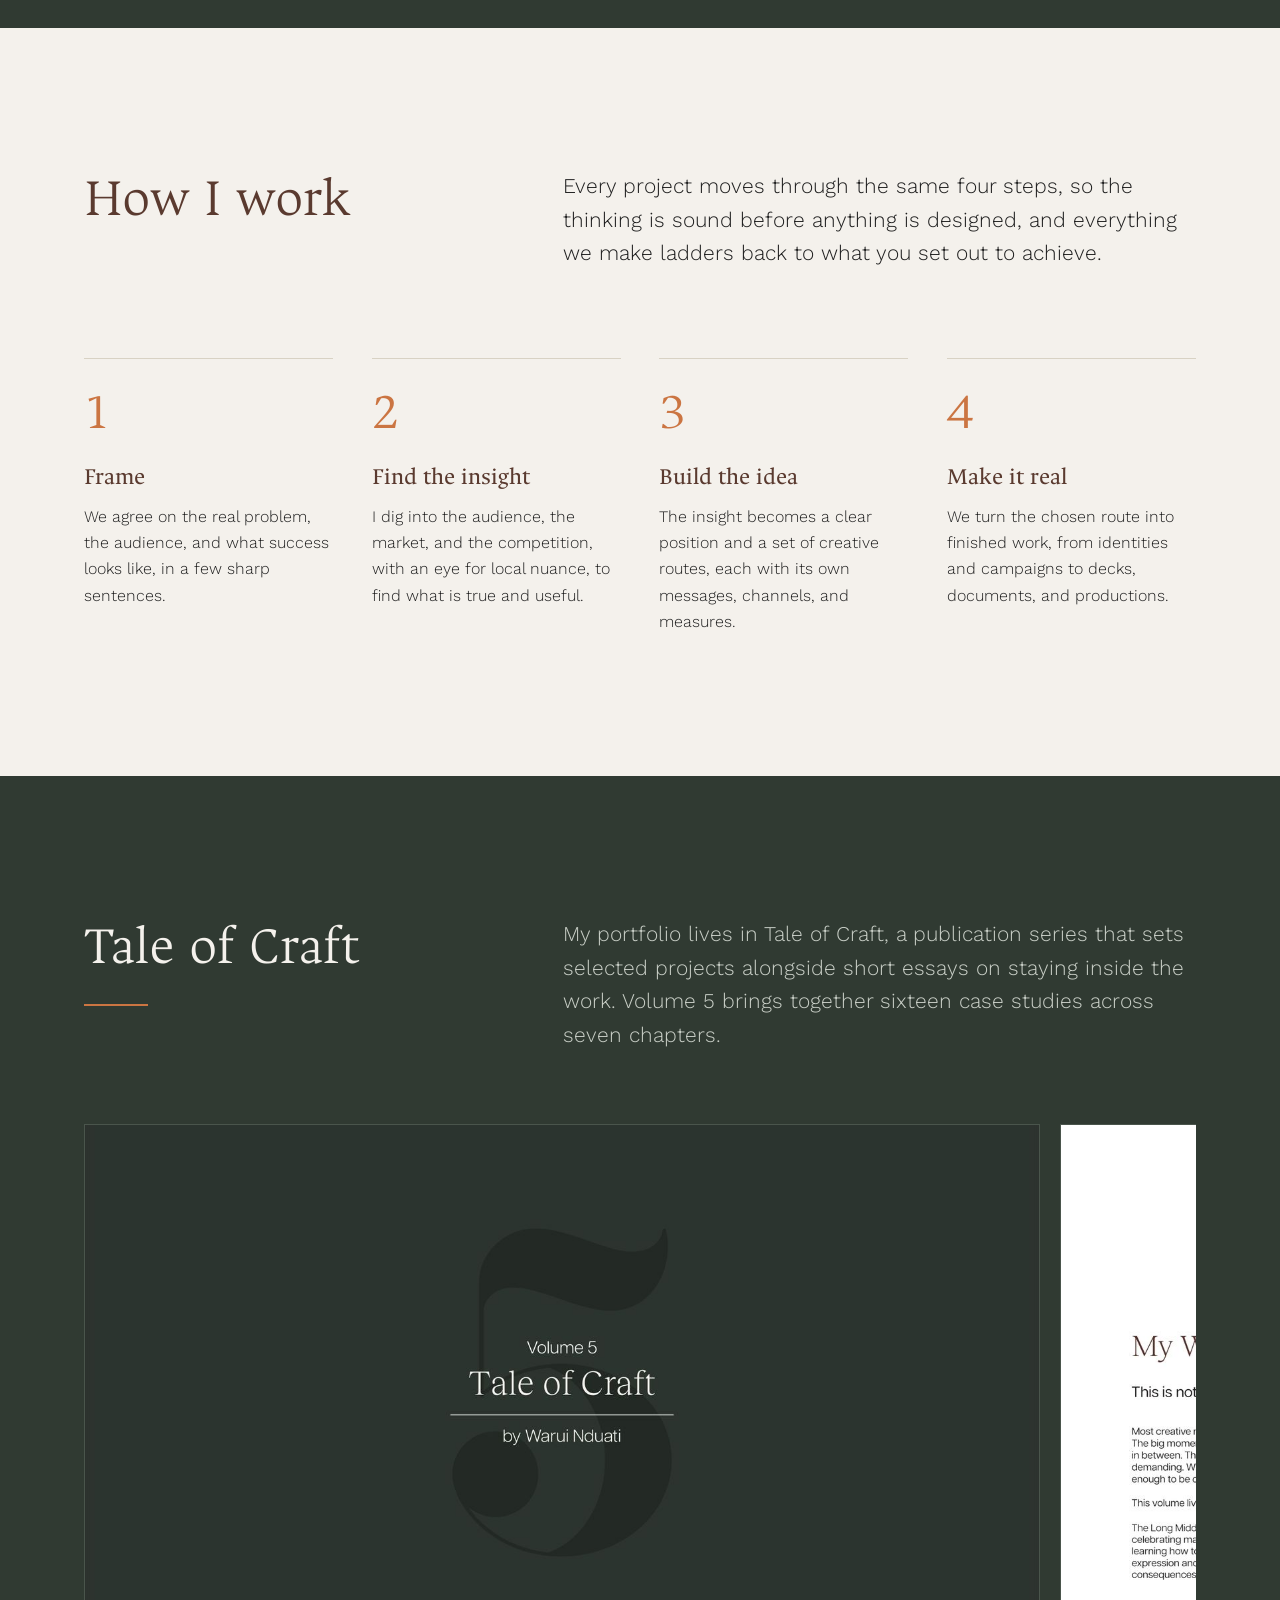
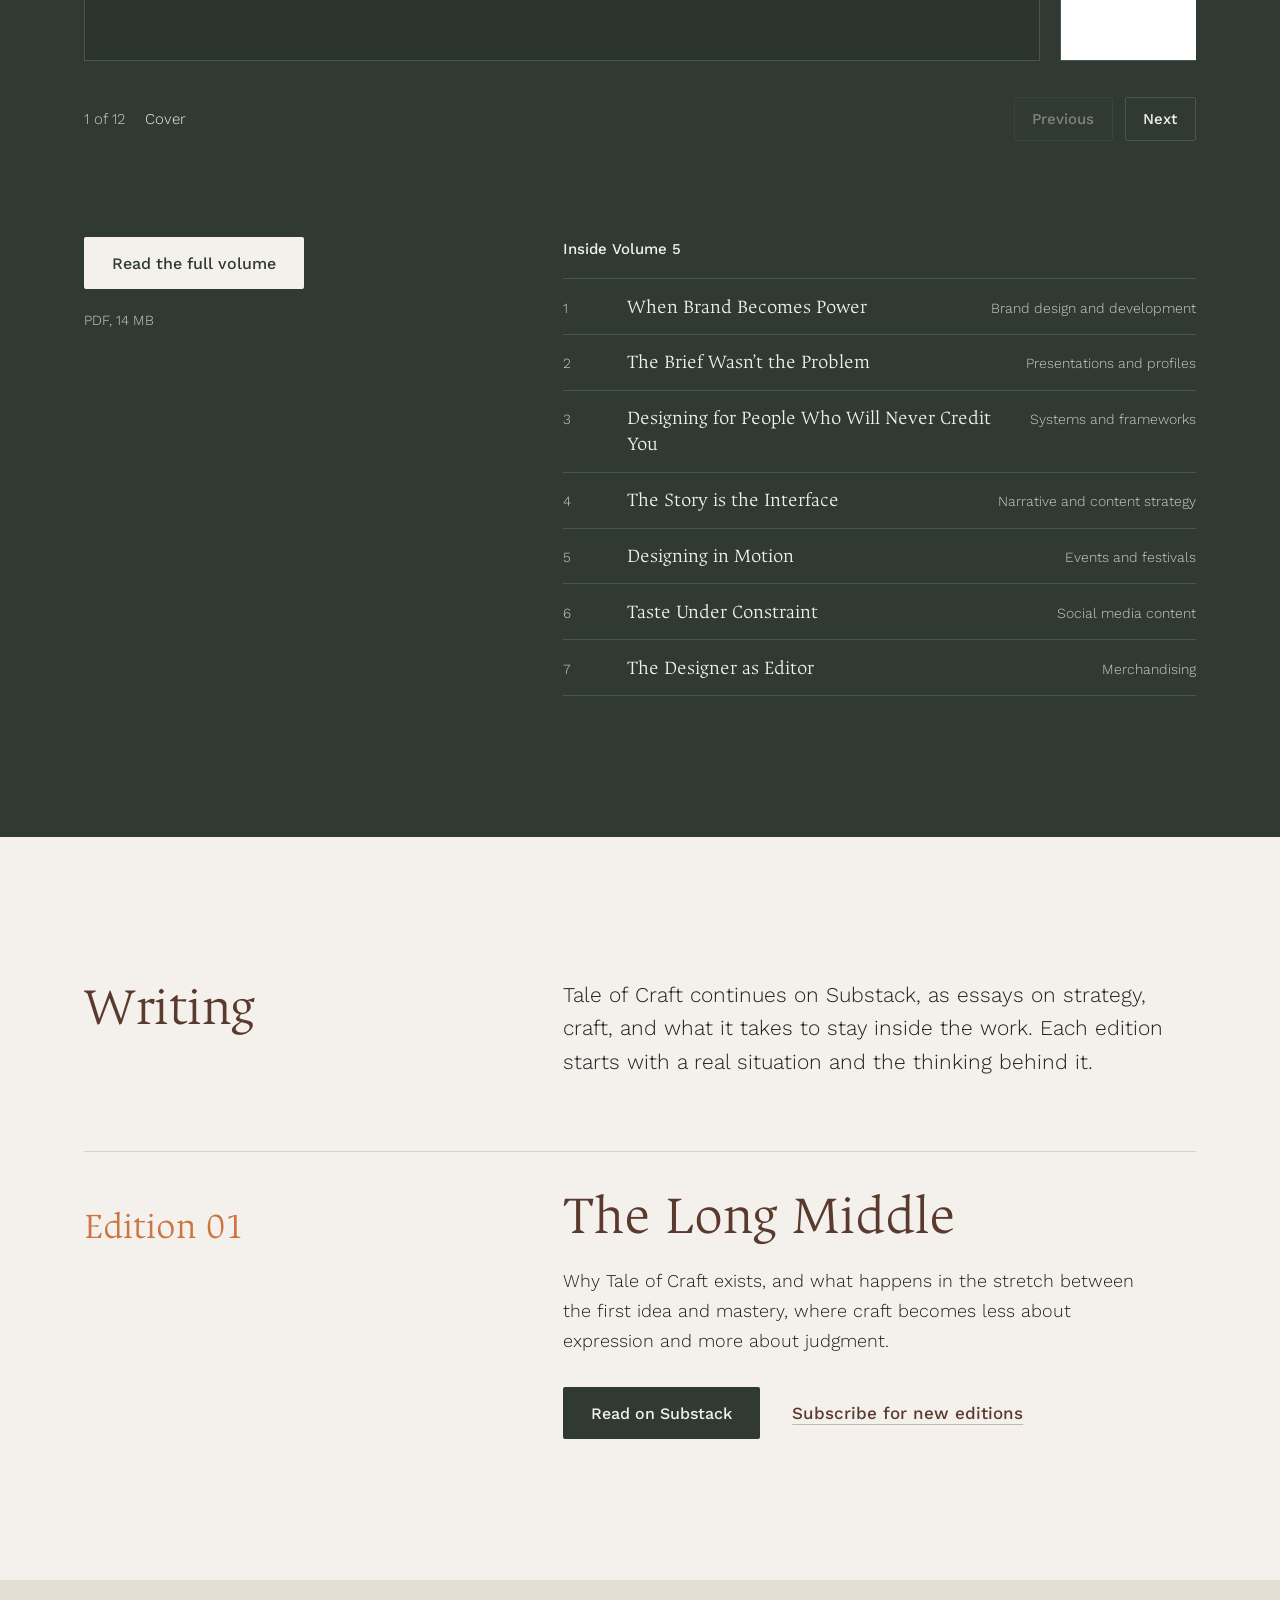
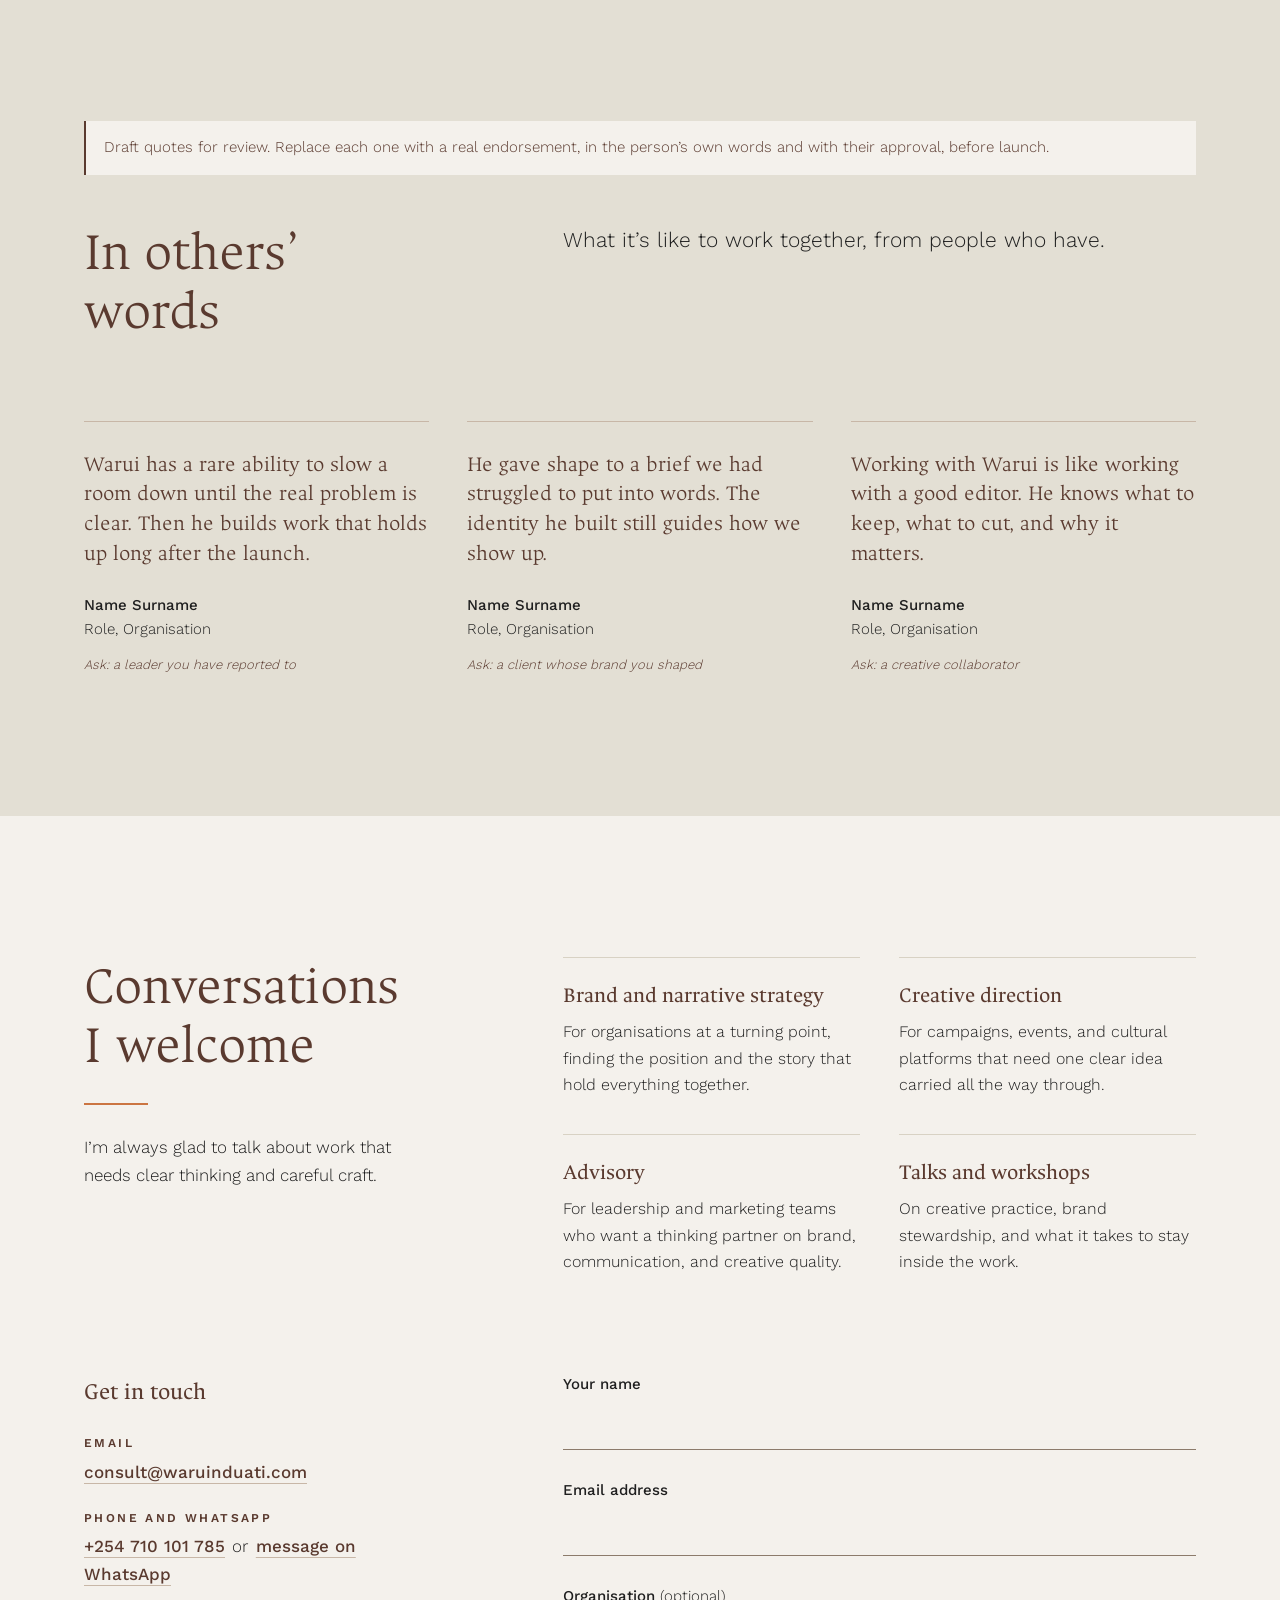
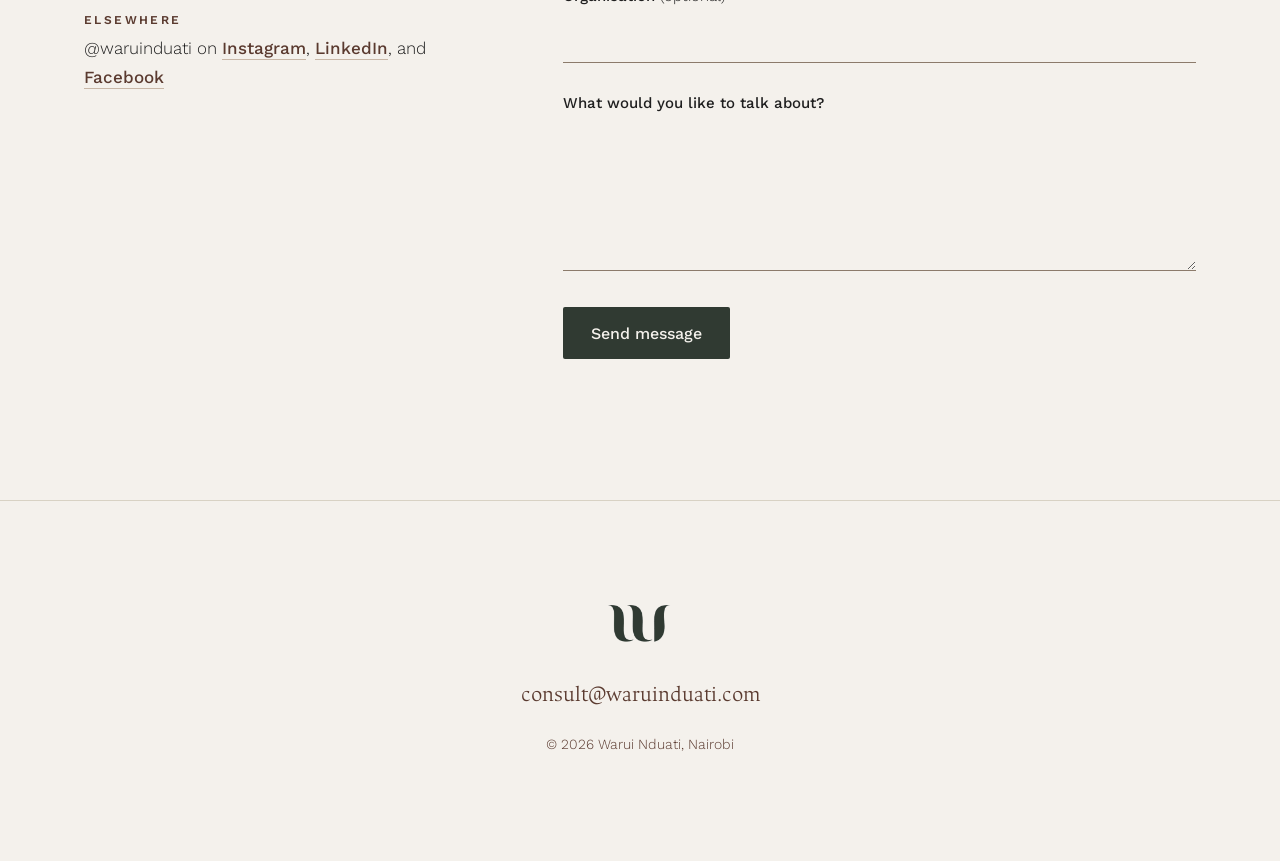
==== commit c6dae0f3: "Preview the portfolio in place and link Writing to Substack Replaces the cover and note pages with a" ====
--- a/index.html
+++ b/index.html
@@ -60,7 +60,7 @@
           <li><a href="#practice">Practice</a></li>
           <li><a href="#approach">Approach</a></li>
           <li><a href="#portfolio">Portfolio</a></li>
-          <li><a href="#notes">Notes</a></li>
+          <li><a href="#writing">Writing</a></li>
           <li><a class="nav-cta" href="#contact">Get in touch</a></li>
         </ul>
       </nav>
@@ -201,56 +201,111 @@
       </div>
     </section>
 
-    <!-- Portfolio: Tale of Craft is where the work lives -->
+    <!-- Portfolio: a preview of Tale of Craft Volume 5, with one link to the full PDF -->
     <section class="section craft" id="portfolio" aria-labelledby="craft-title">
       <div class="wrap">
         <div class="split">
           <div class="split-head">
             <h2 id="craft-title">Tale of Craft</h2>
             <span class="rule" aria-hidden="true"></span>
-            <p>My portfolio lives in Tale of Craft, a publication series that sets selected projects alongside short essays on staying inside the work, the long middle where craft becomes less about expression and more about judgment.</p>
-            <div class="craft-action">
-              <a class="btn btn-light" href="docs/tale-of-craft-volume-5.pdf" target="_blank" rel="noopener">Read Volume 5</a>
-              <span class="file-meta">PDF, 14 MB</span>
-            </div>
-          </div>
-          <a class="split-body craft-cover" href="docs/tale-of-craft-volume-5.pdf" target="_blank" rel="noopener" aria-label="Open Tale of Craft, Volume 5 (PDF, 14 MB)">
-            <img src="assets/img/tale-of-craft-volume-5.jpg" alt="Cover of Tale of Craft, Volume 5, by Warui Nduati" width="1200" height="675" loading="lazy">
-          </a>
-        </div>
-
-        <div class="split craft-inside">
-          <div class="split-head">
+          </div>
+          <div class="split-body">
+            <p class="lede">My portfolio lives in Tale of Craft, a publication series that sets selected projects alongside short essays on staying inside the work. Volume 5 brings together sixteen case studies across seven chapters.</p>
+          </div>
+        </div>
+
+        <div class="viewer" aria-roledescription="carousel" aria-label="Preview of Tale of Craft, Volume 5">
+          <ol class="viewer-track" id="viewer-track" tabindex="0" aria-label="Pages from Volume 5. Scroll sideways or use the arrow buttons.">
+            <li class="spread" data-label="Cover">
+              <img src="assets/img/volume-5/page-01.jpg" alt="Cover of Tale of Craft, Volume 5, by Warui Nduati" width="1440" height="810">
+            </li>
+            <li class="spread" data-label="Introduction">
+              <img src="assets/img/volume-5/page-03.jpg" alt="Introduction: My Work and the Madness in Between" width="1440" height="810">
+            </li>
+            <li class="spread" data-label="Chapter 1">
+              <img src="assets/img/volume-5/page-05.jpg" alt="Chapter 1 opener: When Brand Becomes Power" width="1440" height="810" loading="lazy">
+            </li>
+            <li class="spread" data-label="Brand design">
+              <img src="assets/img/volume-5/page-07.jpg" alt="Case study: Abyan Salon and Spa rebrand" width="1440" height="810" loading="lazy">
+            </li>
+            <li class="spread" data-label="Brand design">
+              <img src="assets/img/volume-5/page-08.jpg" alt="Case study: Afrikanest brand strategy" width="1440" height="810" loading="lazy">
+            </li>
+            <li class="spread" data-label="Brand design">
+              <img src="assets/img/volume-5/page-09.jpg" alt="Case study: Lyzo Security identity" width="1440" height="810" loading="lazy">
+            </li>
+            <li class="spread" data-label="Presentations">
+              <img src="assets/img/volume-5/page-13.jpg" alt="Case study: Radio Africa Events strategy presentation" width="1440" height="810" loading="lazy">
+            </li>
+            <li class="spread" data-label="Systems">
+              <img src="assets/img/volume-5/page-18.jpg" alt="Case study: Rhythms of Kenya Awards and Academy brand system" width="1440" height="810" loading="lazy">
+            </li>
+            <li class="spread" data-label="Narrative">
+              <img src="assets/img/volume-5/page-22.jpg" alt="Case study: Model School Feeding Policy Documentary" width="1440" height="810" loading="lazy">
+            </li>
+            <li class="spread" data-label="Events">
+              <img src="assets/img/volume-5/page-26.jpg" alt="Case study: Shaka Groove event identity" width="1440" height="810" loading="lazy">
+            </li>
+            <li class="spread" data-label="Events">
+              <img src="assets/img/volume-5/page-27.jpg" alt="Case study: Maitu Mukabete III tour campaign" width="1440" height="810" loading="lazy">
+            </li>
+            <li class="spread" data-label="Merchandising">
+              <img src="assets/img/volume-5/page-34.jpg" alt="Case study: Merch by Auntie Jemimah" width="1440" height="810" loading="lazy">
+            </li>
+          </ol>
+          <div class="viewer-bar">
+            <p class="viewer-status" aria-live="polite"><span id="viewer-count">1 of 12</span><span class="viewer-label" id="viewer-label">Cover</span></p>
+            <div class="viewer-controls">
+              <button class="viewer-btn" type="button" data-dir="-1" aria-controls="viewer-track" aria-label="Previous page">Previous</button>
+              <button class="viewer-btn" type="button" data-dir="1" aria-controls="viewer-track" aria-label="Next page">Next</button>
+            </div>
+          </div>
+        </div>
+
+        <div class="split craft-foot">
+          <div class="split-head">
+            <a class="btn btn-light" href="docs/tale-of-craft-volume-5.pdf" target="_blank" rel="noopener">Read the full volume</a>
+            <p class="file-meta">PDF, 14 MB</p>
+          </div>
+          <div class="split-body">
             <h3 class="essays-title">Inside Volume 5</h3>
-            <p>Sixteen case studies across seven chapters, each opening with a short essay.</p>
-          </div>
-          <ol class="split-body essays">
-            <li><a class="essay-name" href="notes/when-brand-becomes-power.html">When Brand Becomes Power</a><span class="essay-topic">Brand design and development</span></li>
-            <li><a class="essay-name" href="notes/the-brief-wasnt-the-problem.html">The Brief Wasn’t the Problem</a><span class="essay-topic">Presentations and profiles</span></li>
-            <li><span class="essay-name">Designing for People Who Will Never Credit You</span><span class="essay-topic">Systems and frameworks</span></li>
-            <li><span class="essay-name">The Story is the Interface</span><span class="essay-topic">Narrative and content strategy</span></li>
-            <li><span class="essay-name">Designing in Motion</span><span class="essay-topic">Events and festivals</span></li>
-            <li><span class="essay-name">Taste Under Constraint</span><span class="essay-topic">Social media content</span></li>
-            <li><span class="essay-name">The Designer as Editor</span><span class="essay-topic">Merchandising</span></li>
-          </ol>
-        </div>
-      </div>
-    </section>
-
-    <!-- Notes: essays from Tale of Craft as short, shareable reads -->
-    <section class="section notes" id="notes" aria-labelledby="notes-title">
+            <ol class="essays">
+              <li><span class="essay-name">When Brand Becomes Power</span><span class="essay-topic">Brand design and development</span></li>
+              <li><span class="essay-name">The Brief Wasn’t the Problem</span><span class="essay-topic">Presentations and profiles</span></li>
+              <li><span class="essay-name">Designing for People Who Will Never Credit You</span><span class="essay-topic">Systems and frameworks</span></li>
+              <li><span class="essay-name">The Story is the Interface</span><span class="essay-topic">Narrative and content strategy</span></li>
+              <li><span class="essay-name">Designing in Motion</span><span class="essay-topic">Events and festivals</span></li>
+              <li><span class="essay-name">Taste Under Constraint</span><span class="essay-topic">Social media content</span></li>
+              <li><span class="essay-name">The Designer as Editor</span><span class="essay-topic">Merchandising</span></li>
+            </ol>
+          </div>
+        </div>
+      </div>
+    </section>
+
+    <!-- Writing: Tale of Craft continues on Substack.
+         SUBSTACK: replace https://substack.com/ below with the publication address once confirmed. -->
+    <section class="section writing" id="writing" aria-labelledby="writing-title">
       <div class="wrap">
         <div class="split">
           <div class="split-head">
-            <h2 id="notes-title">Notes</h2>
-          </div>
-          <p class="split-body lede">Short reflections from Tale of Craft on what it takes to stay inside the work, written between the projects.</p>
-        </div>
-        <ul class="note-list note-list-home">
-          <li><a class="note-link" href="notes/my-work-and-the-madness-in-between.html"><span class="note-link-title">My Work and the Madness in Between</span><span class="note-link-excerpt">On the long stretch between the first idea and mastery, where craft becomes less about expression and more about judgment.</span><span class="note-link-cta">Read the note</span></a></li>
-          <li><a class="note-link" href="notes/when-brand-becomes-power.html"><span class="note-link-title">When Brand Becomes Power</span><span class="note-link-excerpt">Design isn’t just self-expression. It’s a form of stewardship.</span><span class="note-link-cta">Read the note</span></a></li>
-          <li><a class="note-link" href="notes/the-brief-wasnt-the-problem.html"><span class="note-link-title">The Brief Wasn’t the Problem</span><span class="note-link-excerpt">The most powerful design move is not creating. It’s framing.</span><span class="note-link-cta">Read the note</span></a></li>
-        </ul>
+            <h2 id="writing-title">Writing</h2>
+          </div>
+          <p class="split-body lede">Tale of Craft continues on Substack, as essays on strategy, craft, and what it takes to stay inside the work. Each edition starts with a real situation and the thinking behind it.</p>
+        </div>
+        <div class="split writing-feature">
+          <div class="split-head">
+            <p class="edition-number">Edition 01</p>
+          </div>
+          <div class="split-body">
+            <h3 class="edition-title">The Long Middle</h3>
+            <p class="edition-dek">Why Tale of Craft exists, and what happens in the stretch between the first idea and mastery, where craft becomes less about expression and more about judgment.</p>
+            <div class="writing-actions">
+              <a class="btn" href="https://substack.com/" target="_blank" rel="noopener" data-substack>Read on Substack</a>
+              <a class="text-link" href="https://substack.com/" target="_blank" rel="noopener" data-substack>Subscribe for new editions</a>
+            </div>
+          </div>
+        </div>
       </div>
     </section>
 
--- a/assets/css/site.css
+++ b/assets/css/site.css
@@ -197,13 +197,25 @@
 .craft .split-head > p:not(.lede) { color: var(--on-dark-2); }
 .essays-title { font-family: var(--sans); font-weight: 500; font-size: .9375rem; margin-bottom: 1rem; }
 .craft .essays-title { color: var(--on-dark); }
-.craft-action { display: flex; flex-wrap: wrap; align-items: center; gap: 1rem 1.25rem; margin-top: 2rem; }
-.craft .file-meta { color: var(--on-dark-2); }
-.craft-cover { display: block; align-self: start; }
-.craft-cover img { width: 100%; outline: 1px solid var(--rule-dark); outline-offset: -1px; transition: outline-color .2s ease; }
-.craft-cover:hover img { outline-color: var(--on-dark-2); }
-.craft-inside { margin-top: clamp(4rem, 8vw, 6rem); }
-.craft-inside .split-head p { color: var(--on-dark-2); font-size: .9375rem; max-width: 22rem; }
+.craft .lede { color: var(--on-dark-2); max-width: 40rem; }
+.viewer { margin-top: clamp(3rem, 6vw, 4.5rem); }
+.viewer-track {
+  position: relative; list-style: none; margin: 0; padding: 0 0 1rem;
+  display: flex; gap: 1.25rem; overflow-x: auto; overscroll-behavior-x: contain;
+  scroll-snap-type: x mandatory; scrollbar-width: thin; scrollbar-color: var(--rule-dark) transparent;
+}
+.viewer-track:focus-visible { outline: 2px solid var(--on-dark); outline-offset: 4px; }
+.spread { flex: 0 0 min(86%, 1000px); scroll-snap-align: start; }
+.spread img { width: 100%; aspect-ratio: 16 / 9; object-fit: cover; background: #fff; outline: 1px solid var(--rule-dark); outline-offset: -1px; }
+.viewer-bar { display: flex; flex-wrap: wrap; align-items: center; justify-content: space-between; gap: 1rem; margin-top: 1.25rem; }
+.viewer-status { margin: 0; display: flex; gap: 1.25rem; font-size: .9375rem; color: var(--on-dark-2); }
+.viewer-label { color: var(--on-dark); }
+.viewer-controls { display: flex; gap: .75rem; }
+.viewer-btn { min-height: 2.75rem; padding: .5rem 1.1rem; font: 500 .9375rem/1 var(--sans); color: var(--on-dark); background: transparent; border: 1px solid var(--rule-dark); border-radius: 2px; cursor: pointer; transition: border-color .2s ease; }
+.viewer-btn:hover:not([disabled]) { border-color: var(--on-dark-2); }
+.viewer-btn[disabled] { opacity: .4; cursor: default; }
+.craft-foot { margin-top: clamp(4rem, 8vw, 6rem); }
+.craft-foot .file-meta { margin-top: .75rem; color: var(--on-dark-2); }
 .essays { margin: 0; padding: 0; list-style: none; counter-reset: essay; border-top: 1px solid var(--rule-dark); }
 .essays li {
   counter-increment: essay; display: grid; grid-template-columns: 2.5rem minmax(0, 1fr) auto; align-items: baseline; column-gap: 1.5rem;
@@ -264,33 +276,12 @@
 /* Shared file label */
 .file-meta { font-size: .875rem; color: var(--earth); }
 
-/* Notes */
-.note-list { list-style: none; margin: 0; padding: 0; display: grid; grid-template-columns: repeat(3, minmax(0, 1fr)); gap: var(--gap); }
-.note-list-home { margin-top: clamp(3.5rem, 7vw, 5.5rem); }
-.note-link { display: flex; flex-direction: column; gap: .75rem; height: 100%; padding-top: 1.75rem; border-top: 1px solid var(--rule); text-decoration: none; color: var(--ink); }
-.note-link-title { font-family: var(--serif); font-weight: 300; font-size: 1.625rem; line-height: 1.2; color: var(--earth); text-wrap: balance; }
-.note-link-excerpt { font-size: 1rem; }
-.note-link-cta { margin-top: auto; padding-top: .5rem; font-weight: 500; font-size: .9375rem; color: var(--earth); text-decoration: underline; text-decoration-color: var(--taupe); text-underline-offset: .3em; }
-.note-link:hover .note-link-cta { color: var(--cobalt); text-decoration-color: var(--cobalt); }
-.note-link:hover .note-link-title { color: var(--olive); }
-
-/* Note pages */
-.note { padding-top: clamp(3rem, 8vh, 6rem); }
-.note-grid { display: grid; grid-template-columns: repeat(12, minmax(0, 1fr)); column-gap: var(--gap); row-gap: 2.5rem; }
-.note-head { grid-column: 1 / span 4; }
-.note-head h1 { font-size: clamp(2.5rem, 1.6rem + 3vw, 4rem); line-height: 1.05; }
-.note-head .rule { margin-block: 1.75rem; }
-.note-kicker { font-weight: 500; font-size: .9375rem; color: var(--earth); margin-bottom: 1rem; }
-.note-source { font-size: .9375rem; color: var(--earth); max-width: 18rem; }
-.note-body { grid-column: 6 / -1; max-width: 40rem; }
-.note-body p { font-size: 1.125rem; line-height: 1.75; }
-.note-body .note-pull { font-family: var(--serif); font-weight: 300; font-size: clamp(1.75rem, 1.2rem + 1.8vw, 2.5rem); line-height: 1.2; color: var(--earth); margin-bottom: 2rem; text-wrap: balance; }
-.note-body .note-close { font-family: var(--serif); font-weight: 300; font-size: 1.5rem; line-height: 1.3; color: var(--earth); margin-top: 2rem; padding-top: 1.5rem; border-top: 1px solid var(--rule); }
-.note-actions { display: flex; flex-wrap: wrap; align-items: center; gap: 1rem 1.25rem; margin-top: 3rem; }
-.note-more { padding-block: clamp(5rem, 10vw, 8rem); }
-.note-more-title { font-family: var(--sans); font-weight: 500; font-size: .9375rem; color: var(--ink); margin-bottom: 1.5rem; }
-.note-more .note-list { grid-template-columns: repeat(2, minmax(0, 1fr)); }
-.nav-list-simple { gap: 1.5rem; }
+/* Writing, linking to Substack */
+.writing-feature { margin-top: clamp(3rem, 6vw, 4.5rem); padding-top: 2.25rem; border-top: 1px solid var(--rule); }
+.edition-number { margin: 0; font-family: var(--serif); font-weight: 300; font-size: clamp(1.75rem, 1.4rem + 1.2vw, 2.5rem); line-height: 1; color: var(--orange); }
+.edition-title { font-size: clamp(2.25rem, 1.6rem + 2.4vw, 3.5rem); line-height: 1.05; margin-bottom: 1.25rem; }
+.edition-dek { font-size: 1.125rem; max-width: 36rem; }
+.writing-actions { display: flex; flex-wrap: wrap; align-items: center; gap: 1.25rem 2rem; margin-top: 2rem; }
 
 /* Endorsements (draft until real quotes arrive) */
 [data-draft] { display: none; }
@@ -327,9 +318,7 @@
   .split-head { grid-column: 1 / span 5; }
   .split-body { grid-column: 6 / -1; }
   .service { grid-template-columns: minmax(0, 1fr); }
-  .note-list, .quotes { grid-template-columns: minmax(0, 1fr); row-gap: 2.5rem; }
-  .note-head { grid-column: 1 / span 5; }
-  .note-body { grid-column: 6 / -1; }
+  .quotes { grid-template-columns: minmax(0, 1fr); row-gap: 2.5rem; }
   .welcome { grid-template-columns: minmax(0, 1fr); }
 }
 
@@ -351,11 +340,6 @@
   .nav-list li:last-child { border-bottom: 0; padding-top: 1.25rem; }
   .nav-list a:not(.nav-cta) { display: block; padding: 1rem 0; font-size: 1.0625rem; background: none; }
   .nav-cta { display: flex; justify-content: center; background: var(--olive); color: var(--on-dark) !important; padding: .9rem 1rem; }
-  .nav-list.nav-list-simple { display: flex; position: static; flex-direction: row; align-items: center; gap: 1.25rem; padding: 0; background: none; border: 0; }
-  .nav-list-simple li { border: 0; }
-  .nav-list-simple li:last-child { padding-top: 0; }
-  .nav-list-simple a:not(.nav-cta) { padding: 0; font-size: .9375rem; }
-  .nav-list-simple .nav-cta { display: inline-flex; background: transparent; color: var(--ink) !important; padding: .55rem 1rem; }
 }
 
 /* Mobile */
@@ -368,9 +352,8 @@
   .portrait { max-width: 24rem; }
   .steps { grid-template-columns: minmax(0, 1fr); row-gap: 2.5rem; }
   .service { padding-block: 1.75rem; }
-  .note-grid { grid-template-columns: minmax(0, 1fr); }
-  .note-head, .note-body { grid-column: 1 / -1; }
-  .note-more .note-list { grid-template-columns: minmax(0, 1fr); }
+  .spread { flex-basis: 92%; }
+  .viewer-status { flex-direction: column; gap: .2rem; }
   .essays li { grid-template-columns: 2rem minmax(0, 1fr); row-gap: .2rem; }
   .essay-topic { grid-column: 2; text-align: left; }
   .essay-name { font-size: 1.125rem; }
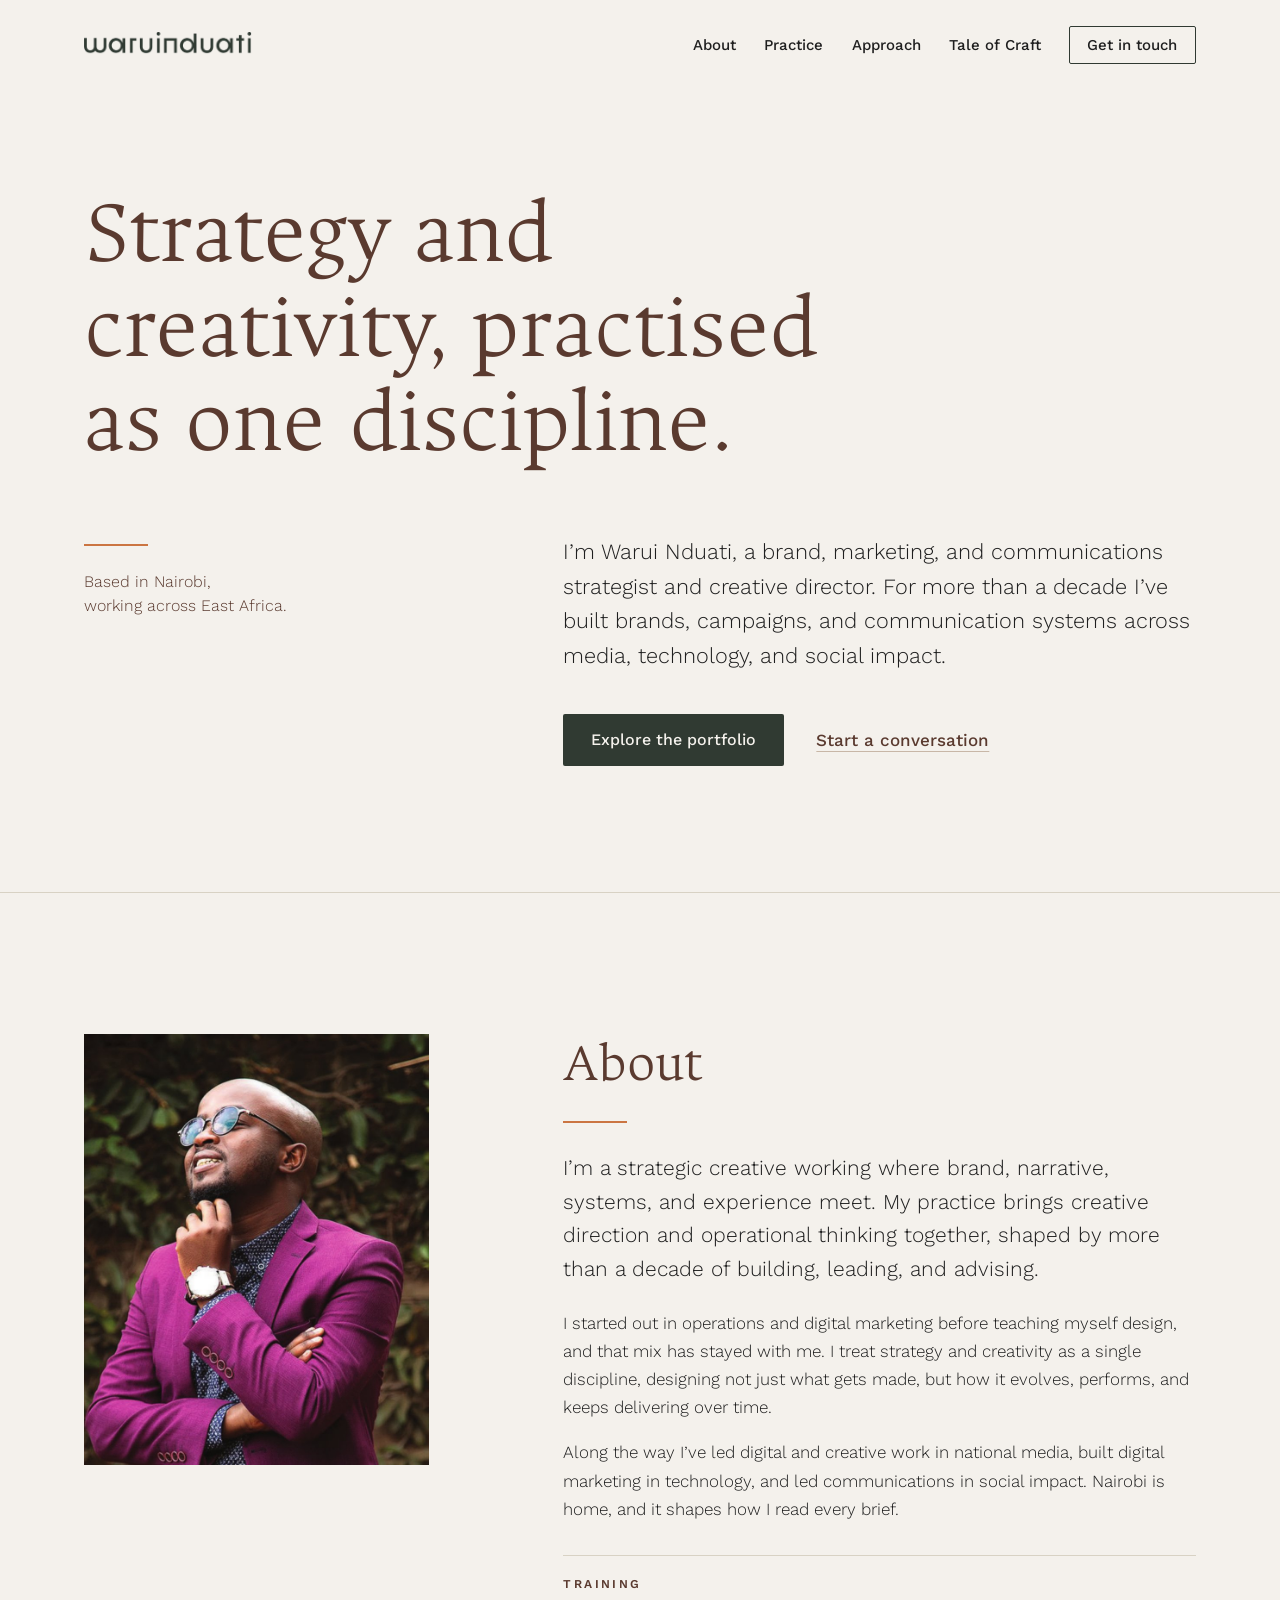
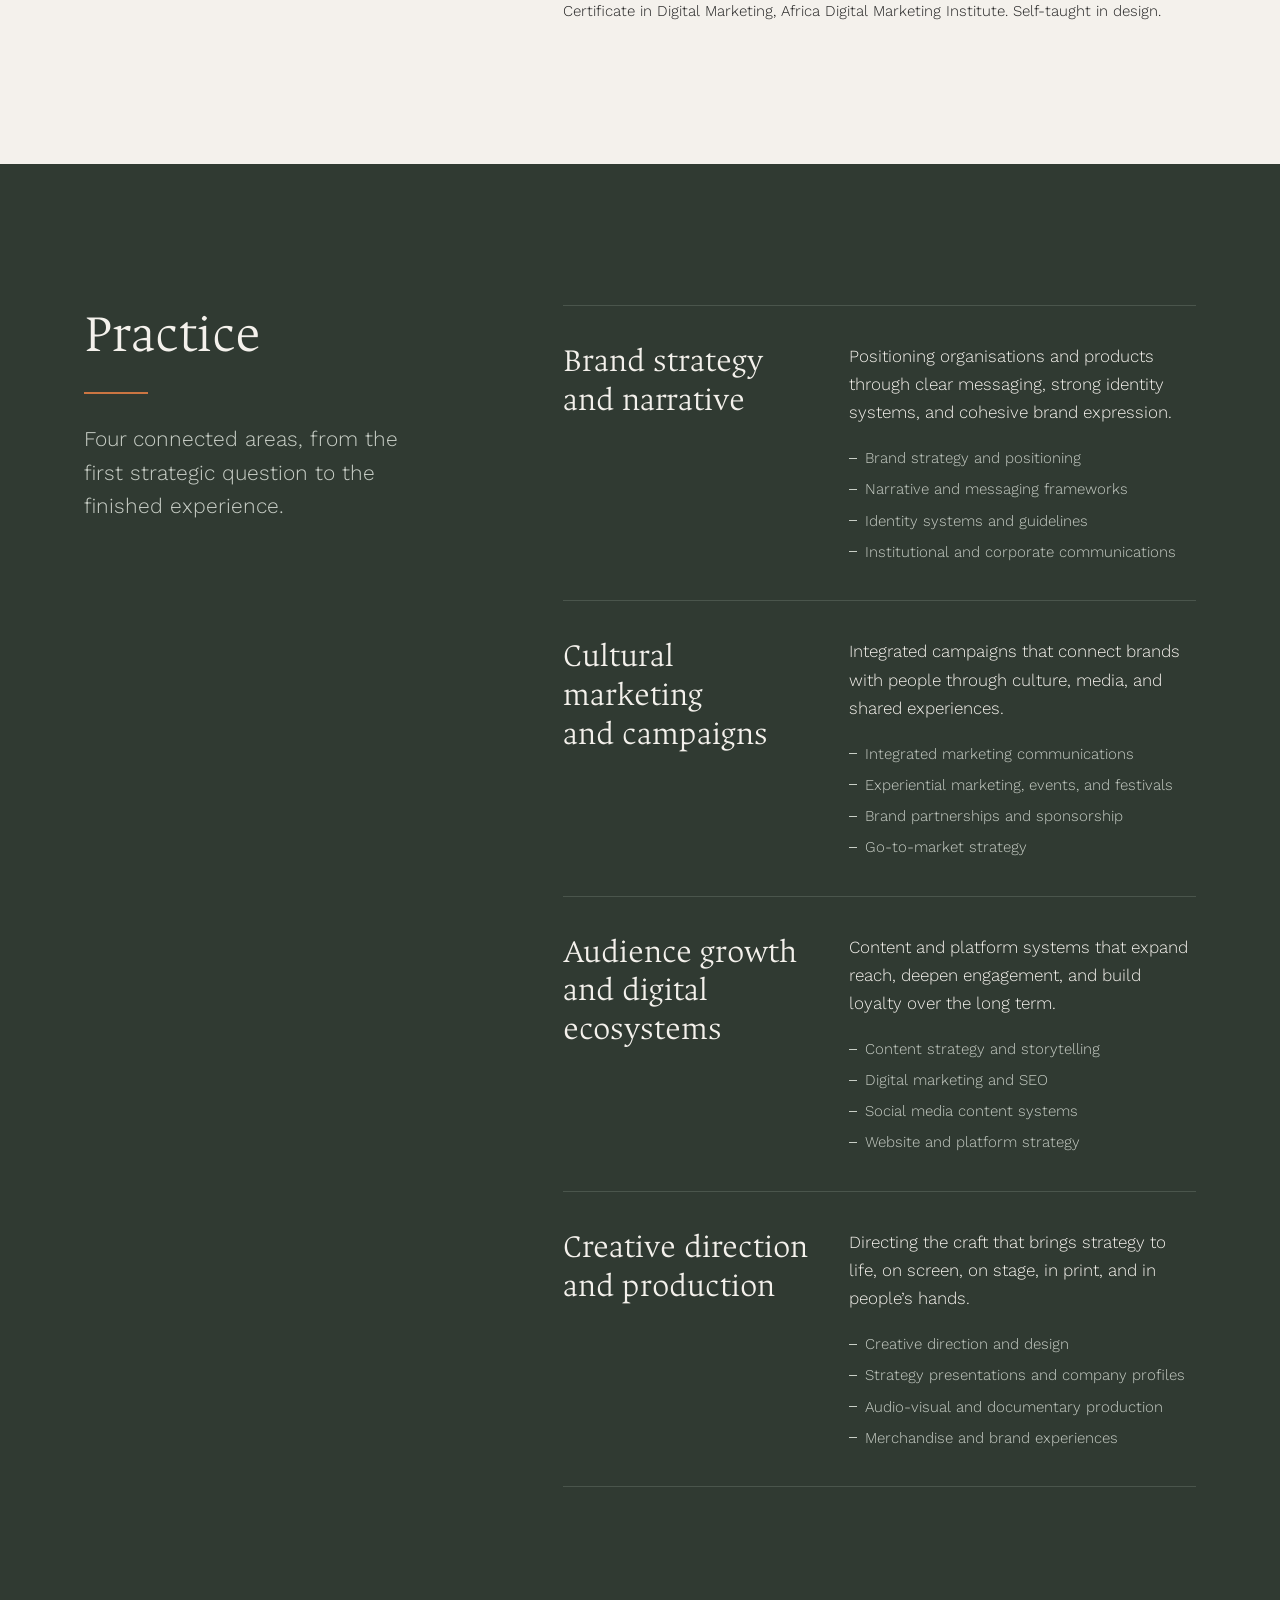
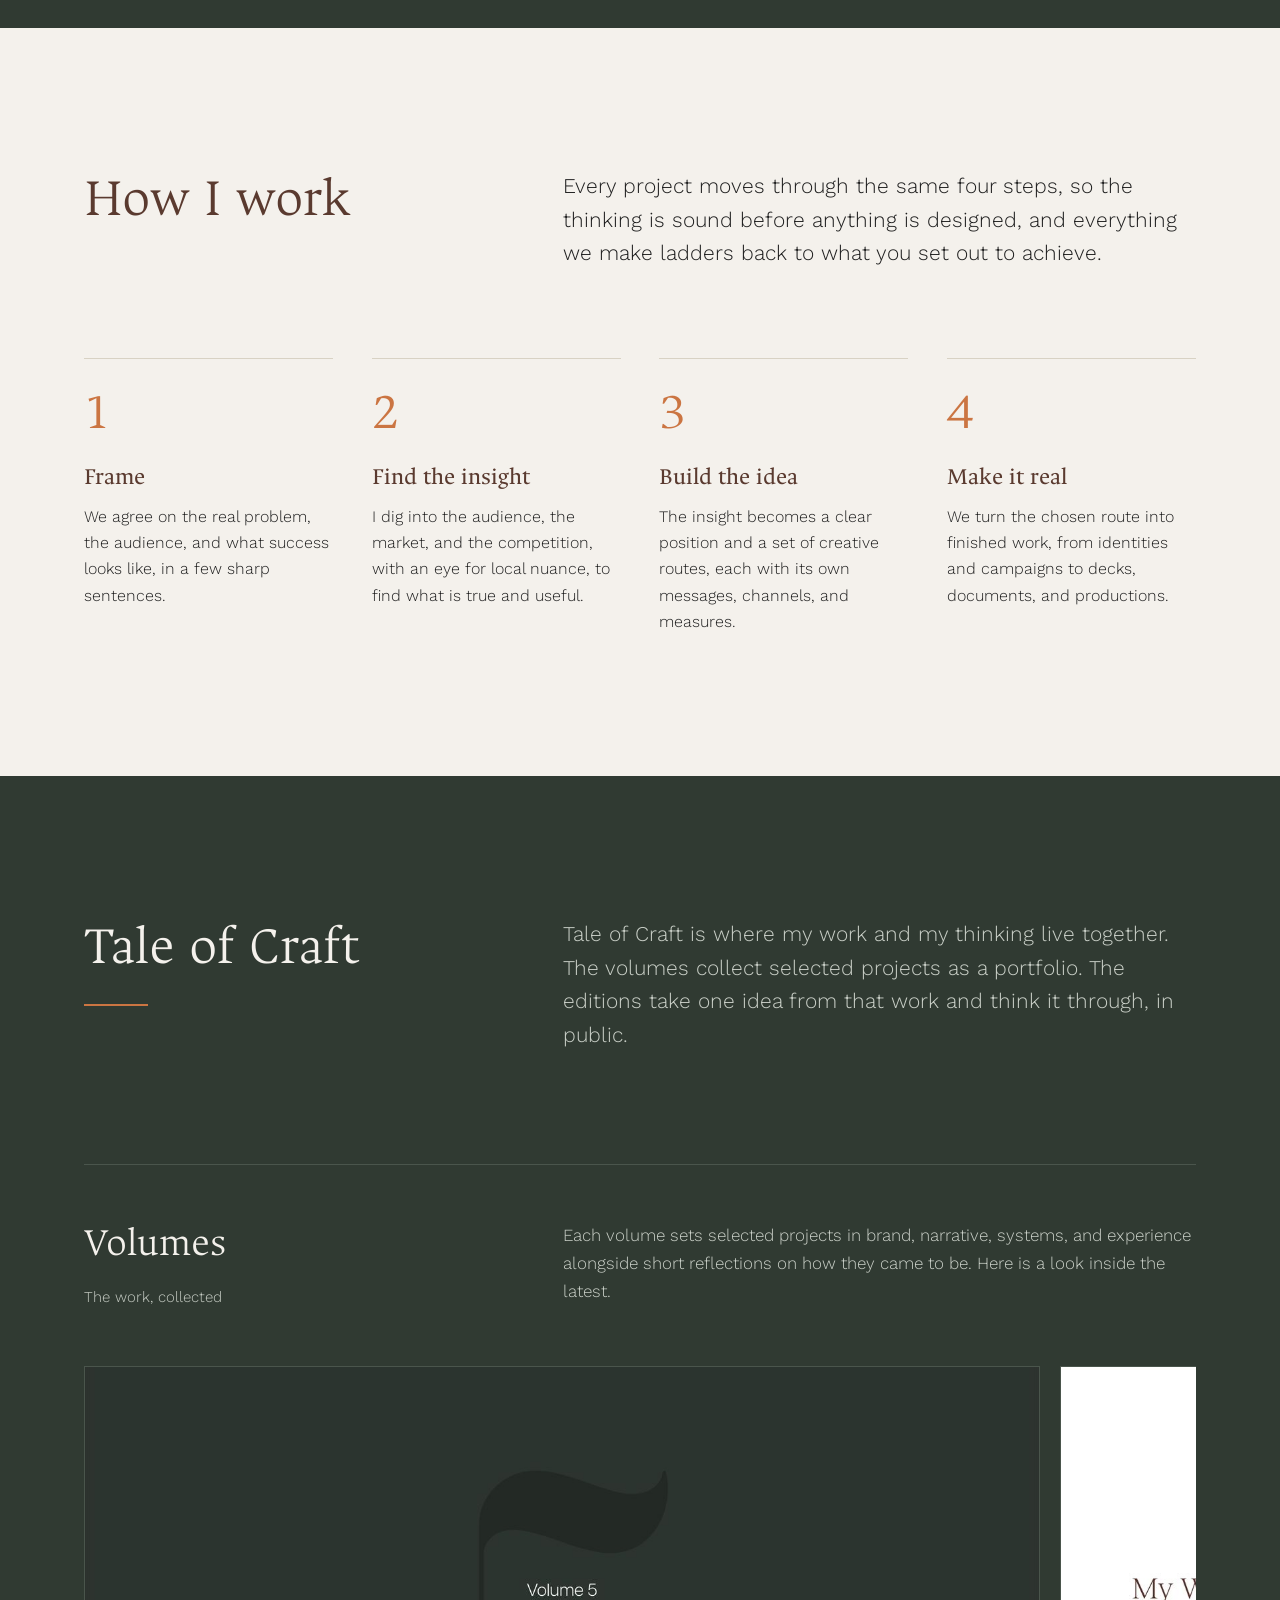
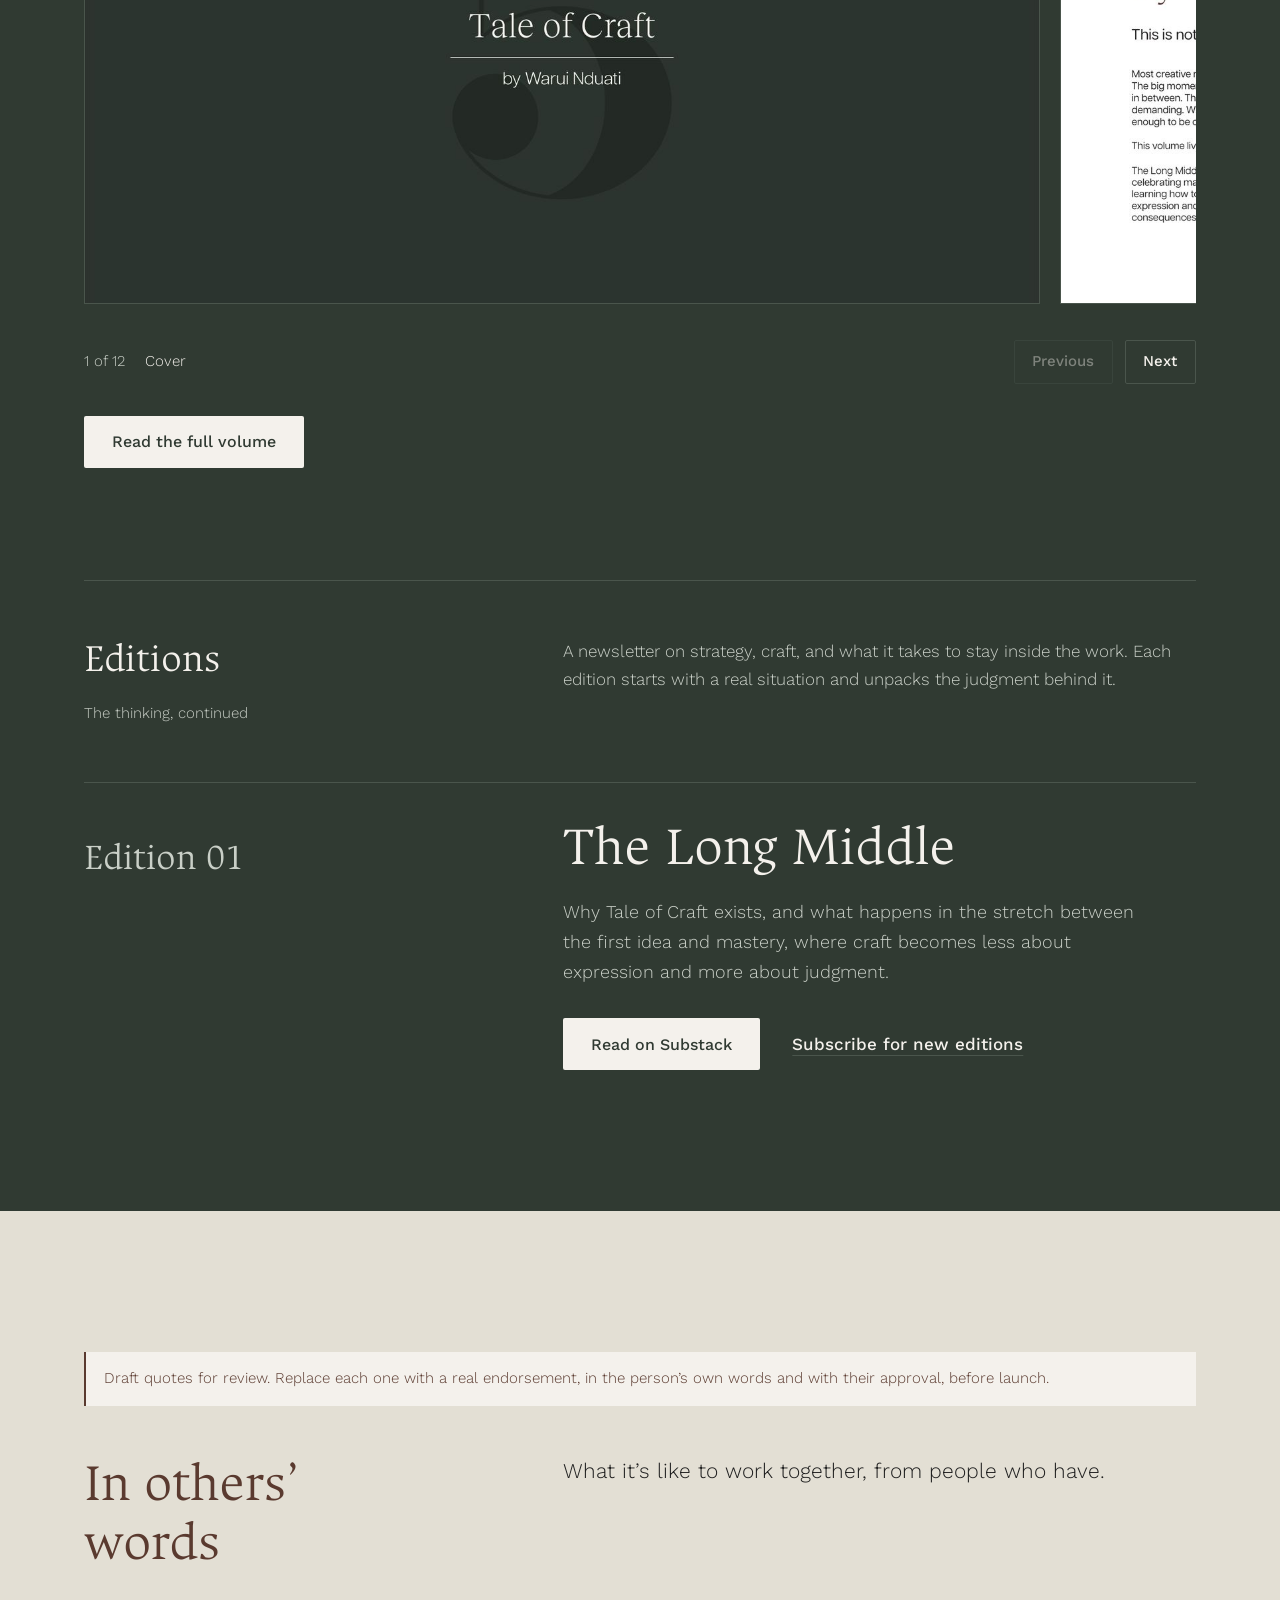
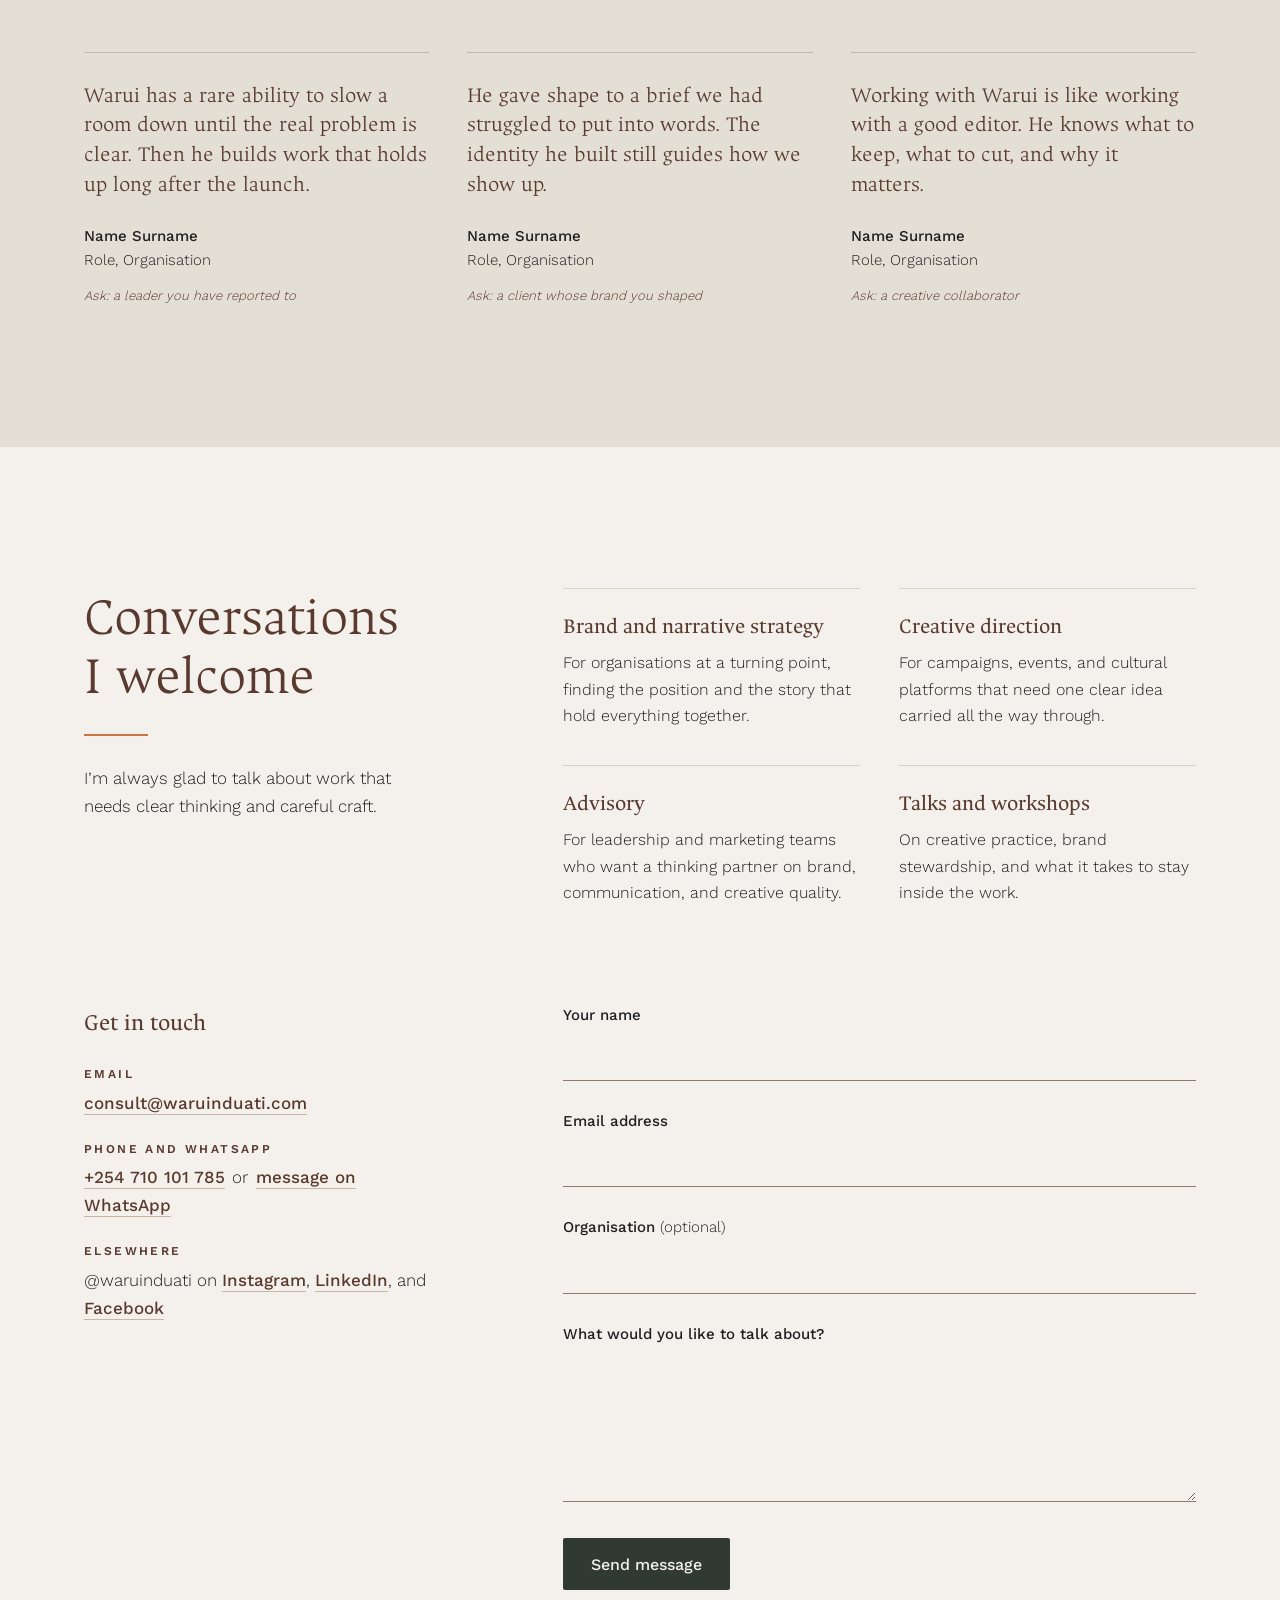
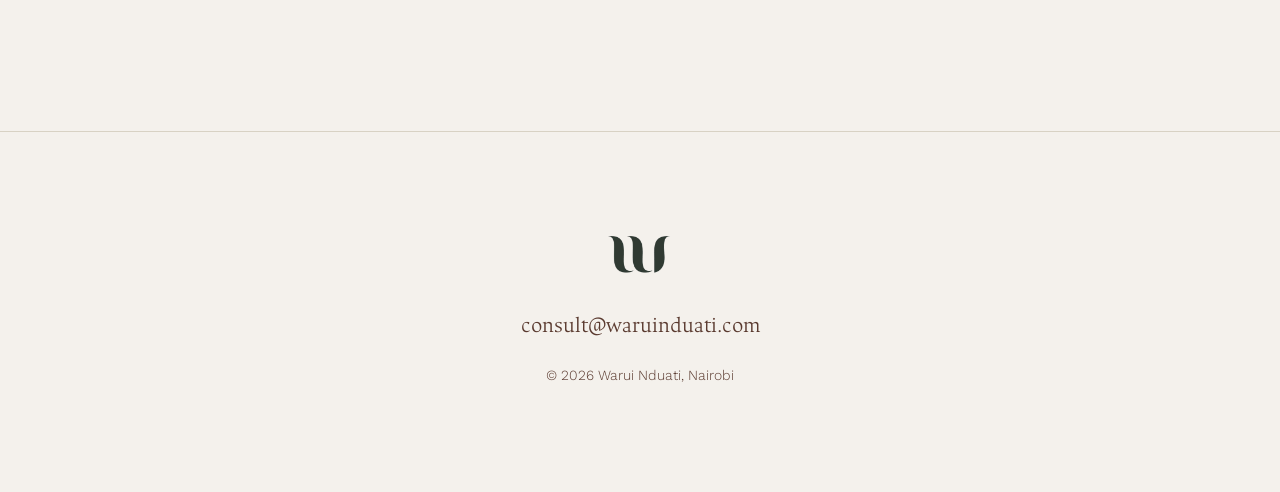
==== commit 849de1fd: "Present Tale of Craft as volumes and editions One Tale of Craft section now holds both strands: volu" ====
--- a/index.html
+++ b/index.html
@@ -59,8 +59,7 @@
           <li><a href="#about">About</a></li>
           <li><a href="#practice">Practice</a></li>
           <li><a href="#approach">Approach</a></li>
-          <li><a href="#portfolio">Portfolio</a></li>
-          <li><a href="#writing">Writing</a></li>
+          <li><a href="#tale-of-craft">Tale of Craft</a></li>
           <li><a class="nav-cta" href="#contact">Get in touch</a></li>
         </ul>
       </nav>
@@ -80,7 +79,7 @@
         <div class="hero-body">
           <p class="hero-intro">I’m Warui Nduati, a brand, marketing, and communications strategist and creative director. For more than a decade I’ve built brands, campaigns, and communication systems across media, technology, and social impact.</p>
           <div class="hero-actions">
-            <a class="btn" href="#portfolio">Explore the portfolio</a>
+            <a class="btn" href="#tale-of-craft">Explore the portfolio</a>
             <a class="text-link" href="#contact">Start a conversation</a>
           </div>
         </div>
@@ -201,21 +200,31 @@
       </div>
     </section>
 
-    <!-- Portfolio: a preview of Tale of Craft Volume 5, with one link to the full PDF -->
-    <section class="section craft" id="portfolio" aria-labelledby="craft-title">
+    <!-- Tale of Craft: one series, two strands. Volumes hold the work (portfolio); editions on Substack hold the thinking.
+         When a new volume is out, swap the preview pages and the PDF. When a new edition is out, update the edition block.
+         SUBSTACK: replace https://substack.com/ on the data-substack links with the publication address once confirmed. -->
+    <section class="section craft" id="tale-of-craft" aria-labelledby="craft-title">
       <div class="wrap">
         <div class="split">
           <div class="split-head">
             <h2 id="craft-title">Tale of Craft</h2>
             <span class="rule" aria-hidden="true"></span>
           </div>
-          <div class="split-body">
-            <p class="lede">My portfolio lives in Tale of Craft, a publication series that sets selected projects alongside short essays on staying inside the work. Volume 5 brings together sixteen case studies across seven chapters.</p>
-          </div>
-        </div>
-
-        <div class="viewer" aria-roledescription="carousel" aria-label="Preview of Tale of Craft, Volume 5">
-          <ol class="viewer-track" id="viewer-track" tabindex="0" aria-label="Pages from Volume 5. Scroll sideways or use the arrow buttons.">
+          <p class="split-body lede">Tale of Craft is where my work and my thinking live together. The volumes collect selected projects as a portfolio. The editions take one idea from that work and think it through, in public.</p>
+        </div>
+
+        <!-- Strand 1: volumes, the portfolio -->
+        <div class="strand" id="volumes">
+          <div class="split strand-head">
+            <div class="split-head">
+              <h3 class="strand-title">Volumes</h3>
+              <p class="strand-kicker">The work, collected</p>
+            </div>
+            <p class="split-body">Each volume sets selected projects in brand, narrative, systems, and experience alongside short reflections on how they came to be. Here is a look inside the latest.</p>
+          </div>
+
+          <div class="viewer" aria-roledescription="carousel" aria-label="Preview of the latest volume of Tale of Craft">
+          <ol class="viewer-track" id="viewer-track" tabindex="0" aria-label="Pages from the latest volume. Scroll sideways or use the arrow buttons.">
             <li class="spread" data-label="Cover">
               <img src="assets/img/volume-5/page-01.jpg" alt="Cover of Tale of Craft, Volume 5, by Warui Nduati" width="1440" height="810">
             </li>
@@ -253,56 +262,41 @@
               <img src="assets/img/volume-5/page-34.jpg" alt="Case study: Merch by Auntie Jemimah" width="1440" height="810" loading="lazy">
             </li>
           </ol>
-          <div class="viewer-bar">
-            <p class="viewer-status" aria-live="polite"><span id="viewer-count">1 of 12</span><span class="viewer-label" id="viewer-label">Cover</span></p>
-            <div class="viewer-controls">
-              <button class="viewer-btn" type="button" data-dir="-1" aria-controls="viewer-track" aria-label="Previous page">Previous</button>
-              <button class="viewer-btn" type="button" data-dir="1" aria-controls="viewer-track" aria-label="Next page">Next</button>
-            </div>
-          </div>
-        </div>
-
-        <div class="split craft-foot">
-          <div class="split-head">
+            <div class="viewer-bar">
+              <p class="viewer-status" aria-live="polite"><span id="viewer-count">1 of 12</span><span class="viewer-label" id="viewer-label">Cover</span></p>
+              <div class="viewer-controls">
+                <button class="viewer-btn" type="button" data-dir="-1" aria-controls="viewer-track" aria-label="Previous page">Previous</button>
+                <button class="viewer-btn" type="button" data-dir="1" aria-controls="viewer-track" aria-label="Next page">Next</button>
+              </div>
+            </div>
+          </div>
+
+          <div class="strand-action">
             <a class="btn btn-light" href="docs/tale-of-craft-volume-5.pdf" target="_blank" rel="noopener">Read the full volume</a>
-            <p class="file-meta">PDF, 14 MB</p>
-          </div>
-          <div class="split-body">
-            <h3 class="essays-title">Inside Volume 5</h3>
-            <ol class="essays">
-              <li><span class="essay-name">When Brand Becomes Power</span><span class="essay-topic">Brand design and development</span></li>
-              <li><span class="essay-name">The Brief Wasn’t the Problem</span><span class="essay-topic">Presentations and profiles</span></li>
-              <li><span class="essay-name">Designing for People Who Will Never Credit You</span><span class="essay-topic">Systems and frameworks</span></li>
-              <li><span class="essay-name">The Story is the Interface</span><span class="essay-topic">Narrative and content strategy</span></li>
-              <li><span class="essay-name">Designing in Motion</span><span class="essay-topic">Events and festivals</span></li>
-              <li><span class="essay-name">Taste Under Constraint</span><span class="essay-topic">Social media content</span></li>
-              <li><span class="essay-name">The Designer as Editor</span><span class="essay-topic">Merchandising</span></li>
-            </ol>
-          </div>
-        </div>
-      </div>
-    </section>
-
-    <!-- Writing: Tale of Craft continues on Substack.
-         SUBSTACK: replace https://substack.com/ below with the publication address once confirmed. -->
-    <section class="section writing" id="writing" aria-labelledby="writing-title">
-      <div class="wrap">
-        <div class="split">
-          <div class="split-head">
-            <h2 id="writing-title">Writing</h2>
-          </div>
-          <p class="split-body lede">Tale of Craft continues on Substack, as essays on strategy, craft, and what it takes to stay inside the work. Each edition starts with a real situation and the thinking behind it.</p>
-        </div>
-        <div class="split writing-feature">
-          <div class="split-head">
-            <p class="edition-number">Edition 01</p>
-          </div>
-          <div class="split-body">
-            <h3 class="edition-title">The Long Middle</h3>
-            <p class="edition-dek">Why Tale of Craft exists, and what happens in the stretch between the first idea and mastery, where craft becomes less about expression and more about judgment.</p>
-            <div class="writing-actions">
-              <a class="btn" href="https://substack.com/" target="_blank" rel="noopener" data-substack>Read on Substack</a>
-              <a class="text-link" href="https://substack.com/" target="_blank" rel="noopener" data-substack>Subscribe for new editions</a>
+          </div>
+        </div>
+
+        <!-- Strand 2: editions, the thinking, published on Substack -->
+        <div class="strand" id="editions">
+          <div class="split strand-head">
+            <div class="split-head">
+              <h3 class="strand-title">Editions</h3>
+              <p class="strand-kicker">The thinking, continued</p>
+            </div>
+            <p class="split-body">A newsletter on strategy, craft, and what it takes to stay inside the work. Each edition starts with a real situation and unpacks the judgment behind it.</p>
+          </div>
+
+          <div class="split edition">
+            <div class="split-head">
+              <p class="edition-number">Edition 01</p>
+            </div>
+            <div class="split-body">
+              <h4 class="edition-title">The Long Middle</h4>
+              <p class="edition-dek">Why Tale of Craft exists, and what happens in the stretch between the first idea and mastery, where craft becomes less about expression and more about judgment.</p>
+              <div class="strand-actions">
+                <a class="btn btn-light" href="https://substack.com/" target="_blank" rel="noopener" data-substack>Read on Substack</a>
+                <a class="text-link" href="https://substack.com/" target="_blank" rel="noopener" data-substack>Subscribe for new editions</a>
+              </div>
             </div>
           </div>
         </div>
--- a/assets/css/site.css
+++ b/assets/css/site.css
@@ -195,8 +195,6 @@
 
 /* Tale of Craft */
 .craft .split-head > p:not(.lede) { color: var(--on-dark-2); }
-.essays-title { font-family: var(--sans); font-weight: 500; font-size: .9375rem; margin-bottom: 1rem; }
-.craft .essays-title { color: var(--on-dark); }
 .craft .lede { color: var(--on-dark-2); max-width: 40rem; }
 .viewer { margin-top: clamp(3rem, 6vw, 4.5rem); }
 .viewer-track {
@@ -214,18 +212,19 @@
 .viewer-btn { min-height: 2.75rem; padding: .5rem 1.1rem; font: 500 .9375rem/1 var(--sans); color: var(--on-dark); background: transparent; border: 1px solid var(--rule-dark); border-radius: 2px; cursor: pointer; transition: border-color .2s ease; }
 .viewer-btn:hover:not([disabled]) { border-color: var(--on-dark-2); }
 .viewer-btn[disabled] { opacity: .4; cursor: default; }
-.craft-foot { margin-top: clamp(4rem, 8vw, 6rem); }
-.craft-foot .file-meta { margin-top: .75rem; color: var(--on-dark-2); }
-.essays { margin: 0; padding: 0; list-style: none; counter-reset: essay; border-top: 1px solid var(--rule-dark); }
-.essays li {
-  counter-increment: essay; display: grid; grid-template-columns: 2.5rem minmax(0, 1fr) auto; align-items: baseline; column-gap: 1.5rem;
-  padding-block: .9rem; border-bottom: 1px solid var(--rule-dark);
-}
-.essays li::before { content: counter(essay); font-size: .875rem; color: var(--on-dark-2); }
-.essay-name { font-family: var(--serif); font-size: 1.25rem; line-height: 1.3; color: var(--on-dark); }
-a.essay-name { text-decoration: underline; text-decoration-thickness: 1px; text-underline-offset: .25em; text-decoration-color: var(--rule-dark); }
-a.essay-name:hover { text-decoration-color: var(--on-dark); }
-.essay-topic { font-size: .875rem; color: var(--on-dark-2); text-align: right; }
+/* Two strands of Tale of Craft: volumes (the work) and editions (the thinking) */
+.strand { margin-top: clamp(4.5rem, 9vw, 7rem); padding-top: clamp(2.5rem, 5vw, 3.5rem); border-top: 1px solid var(--rule-dark); }
+.strand-title { font-size: clamp(1.875rem, 1.4rem + 1.4vw, 2.625rem); line-height: 1.1; color: var(--on-dark); }
+.strand-kicker { margin: .6rem 0 0; font-size: .9375rem; color: var(--on-dark-2); }
+.strand-head > .split-body { margin: 0; color: var(--on-dark-2); max-width: 40rem; }
+.strand .viewer { margin-top: clamp(2.5rem, 5vw, 3.5rem); }
+.strand-action { margin-top: 2rem; }
+.edition { margin-top: clamp(2.5rem, 5vw, 3.5rem); padding: 2.25rem 0 0; border-top: 1px solid var(--rule-dark); }
+.edition-title { font-family: var(--serif); font-weight: 300; font-size: clamp(2.25rem, 1.6rem + 2.4vw, 3.5rem); line-height: 1.05; color: var(--on-dark); margin: 0 0 1.25rem; text-wrap: balance; }
+.craft .edition-dek { color: var(--on-dark-2); }
+.strand-actions { display: flex; flex-wrap: wrap; align-items: center; gap: 1.25rem 2rem; margin-top: 2rem; }
+.craft .text-link { color: var(--on-dark); text-decoration-color: var(--rule-dark); }
+.craft .text-link:hover { color: var(--on-dark); text-decoration-color: var(--on-dark); }
 
 /* About */
 .about-grid { display: grid; grid-template-columns: repeat(12, minmax(0, 1fr)); column-gap: var(--gap); row-gap: 3rem; align-items: start; }
@@ -273,15 +272,10 @@
 .footer-line a:hover { color: var(--cobalt); }
 .footer-meta { margin: 0; font-size: .875rem; color: var(--earth); }
 
-/* Shared file label */
-.file-meta { font-size: .875rem; color: var(--earth); }
-
-/* Writing, linking to Substack */
-.writing-feature { margin-top: clamp(3rem, 6vw, 4.5rem); padding-top: 2.25rem; border-top: 1px solid var(--rule); }
+
+/* Edition block */
 .edition-number { margin: 0; font-family: var(--serif); font-weight: 300; font-size: clamp(1.75rem, 1.4rem + 1.2vw, 2.5rem); line-height: 1; color: var(--orange); }
-.edition-title { font-size: clamp(2.25rem, 1.6rem + 2.4vw, 3.5rem); line-height: 1.05; margin-bottom: 1.25rem; }
 .edition-dek { font-size: 1.125rem; max-width: 36rem; }
-.writing-actions { display: flex; flex-wrap: wrap; align-items: center; gap: 1.25rem 2rem; margin-top: 2rem; }
 
 /* Endorsements (draft until real quotes arrive) */
 [data-draft] { display: none; }
@@ -354,9 +348,6 @@
   .service { padding-block: 1.75rem; }
   .spread { flex-basis: 92%; }
   .viewer-status { flex-direction: column; gap: .2rem; }
-  .essays li { grid-template-columns: 2rem minmax(0, 1fr); row-gap: .2rem; }
-  .essay-topic { grid-column: 2; text-align: left; }
-  .essay-name { font-size: 1.125rem; }
   .brand img { width: 140px; }
 }
 
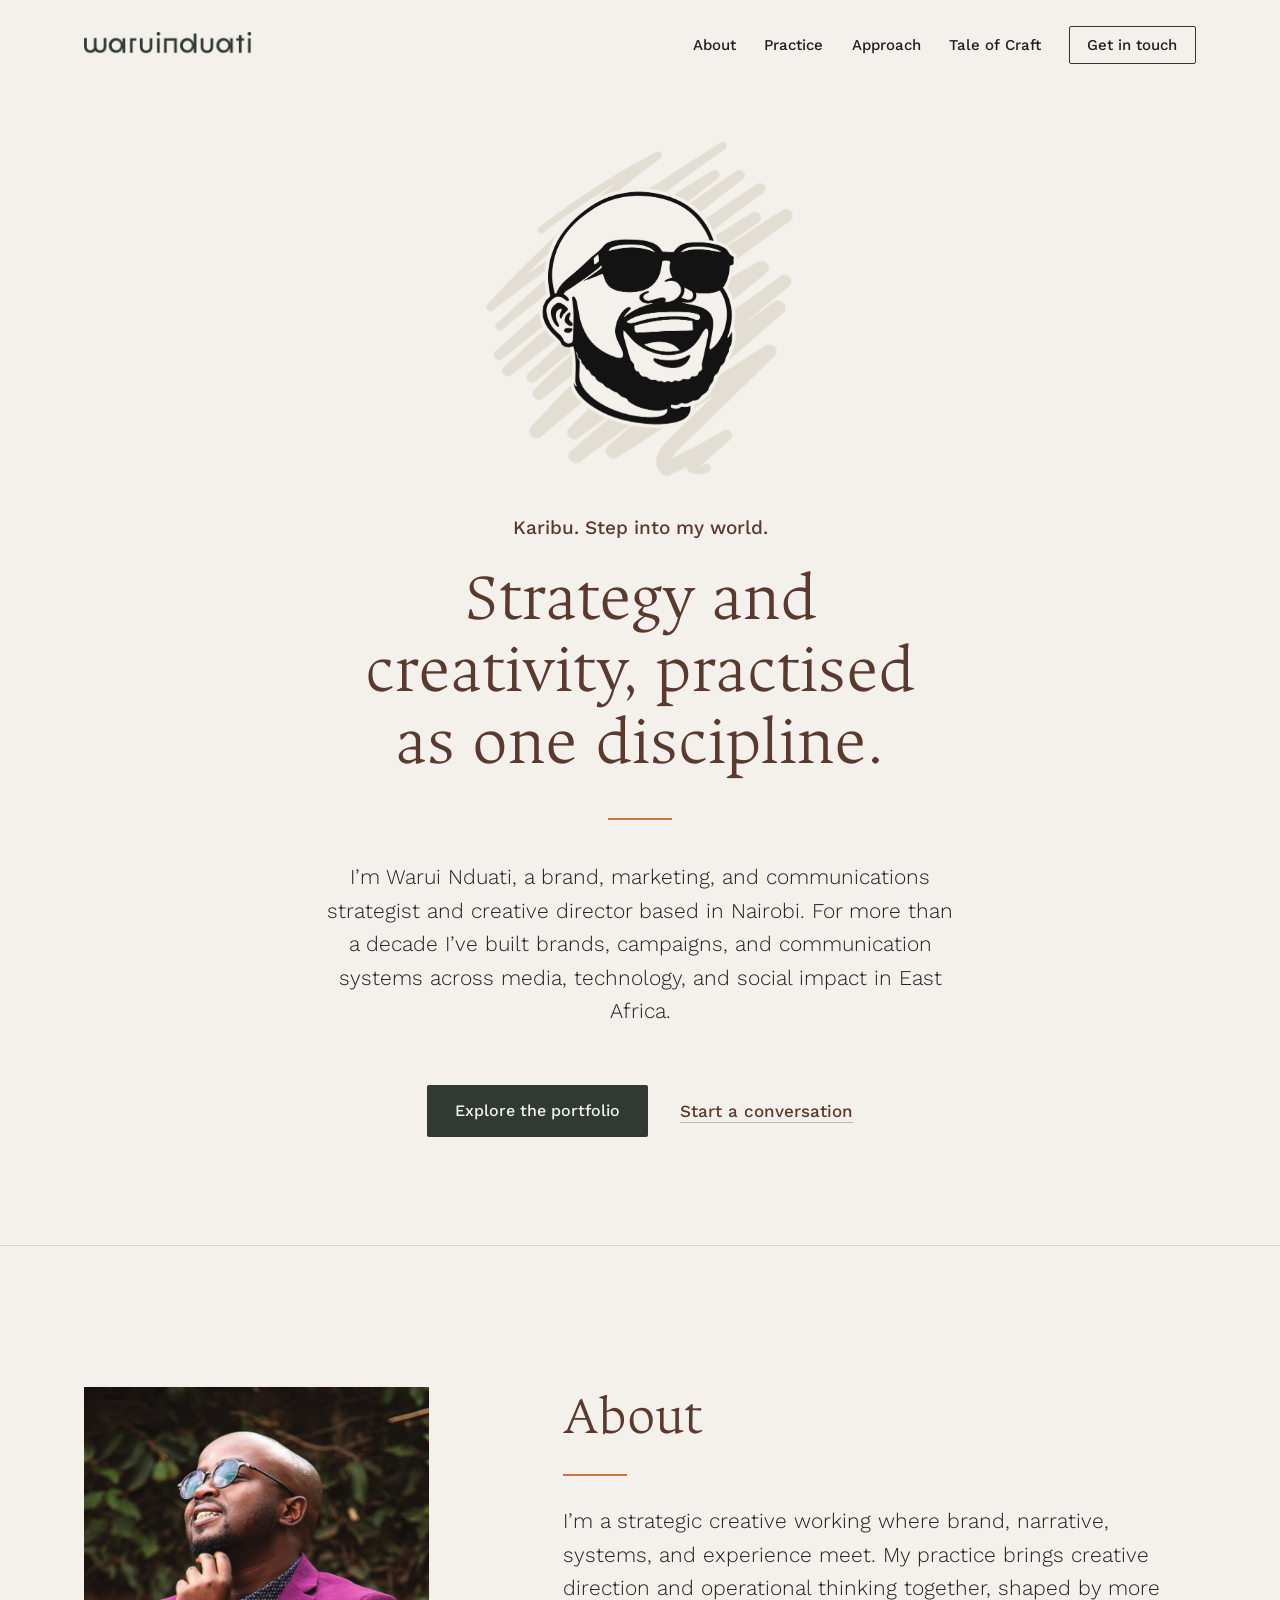
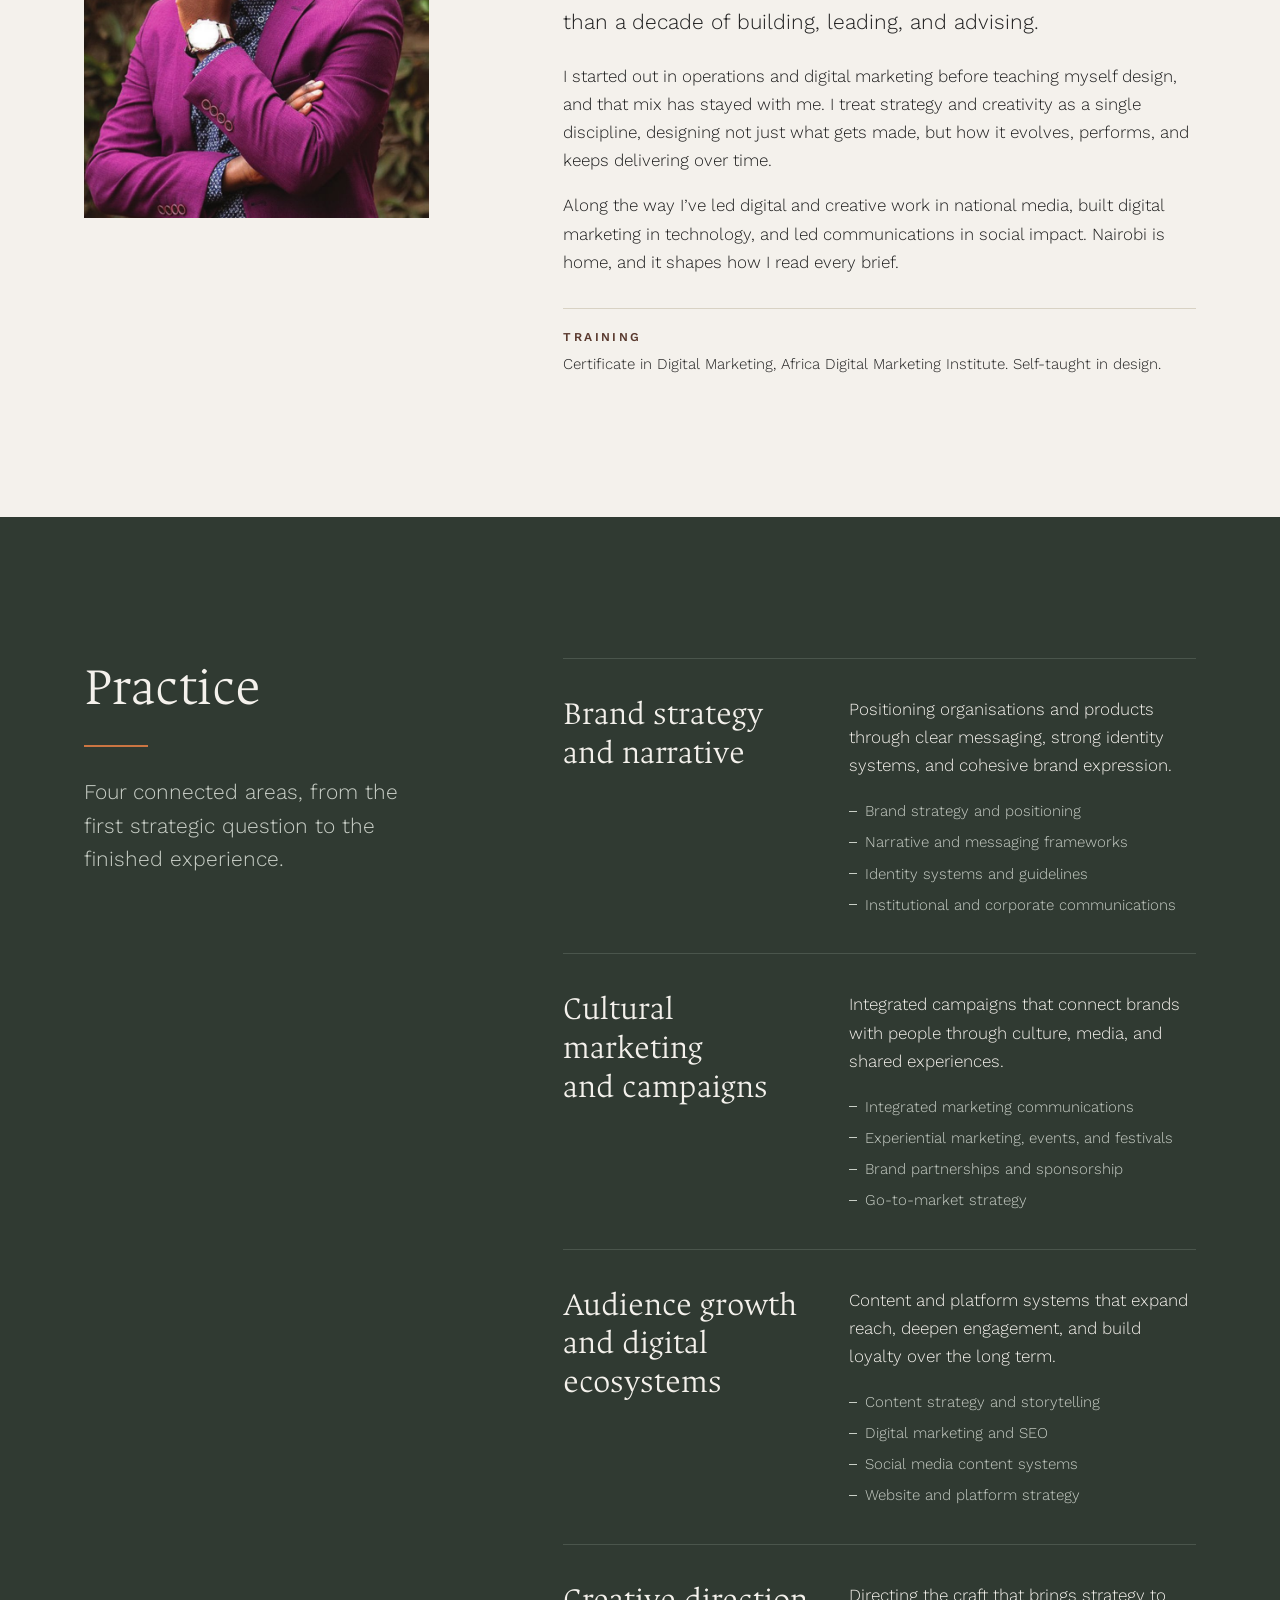
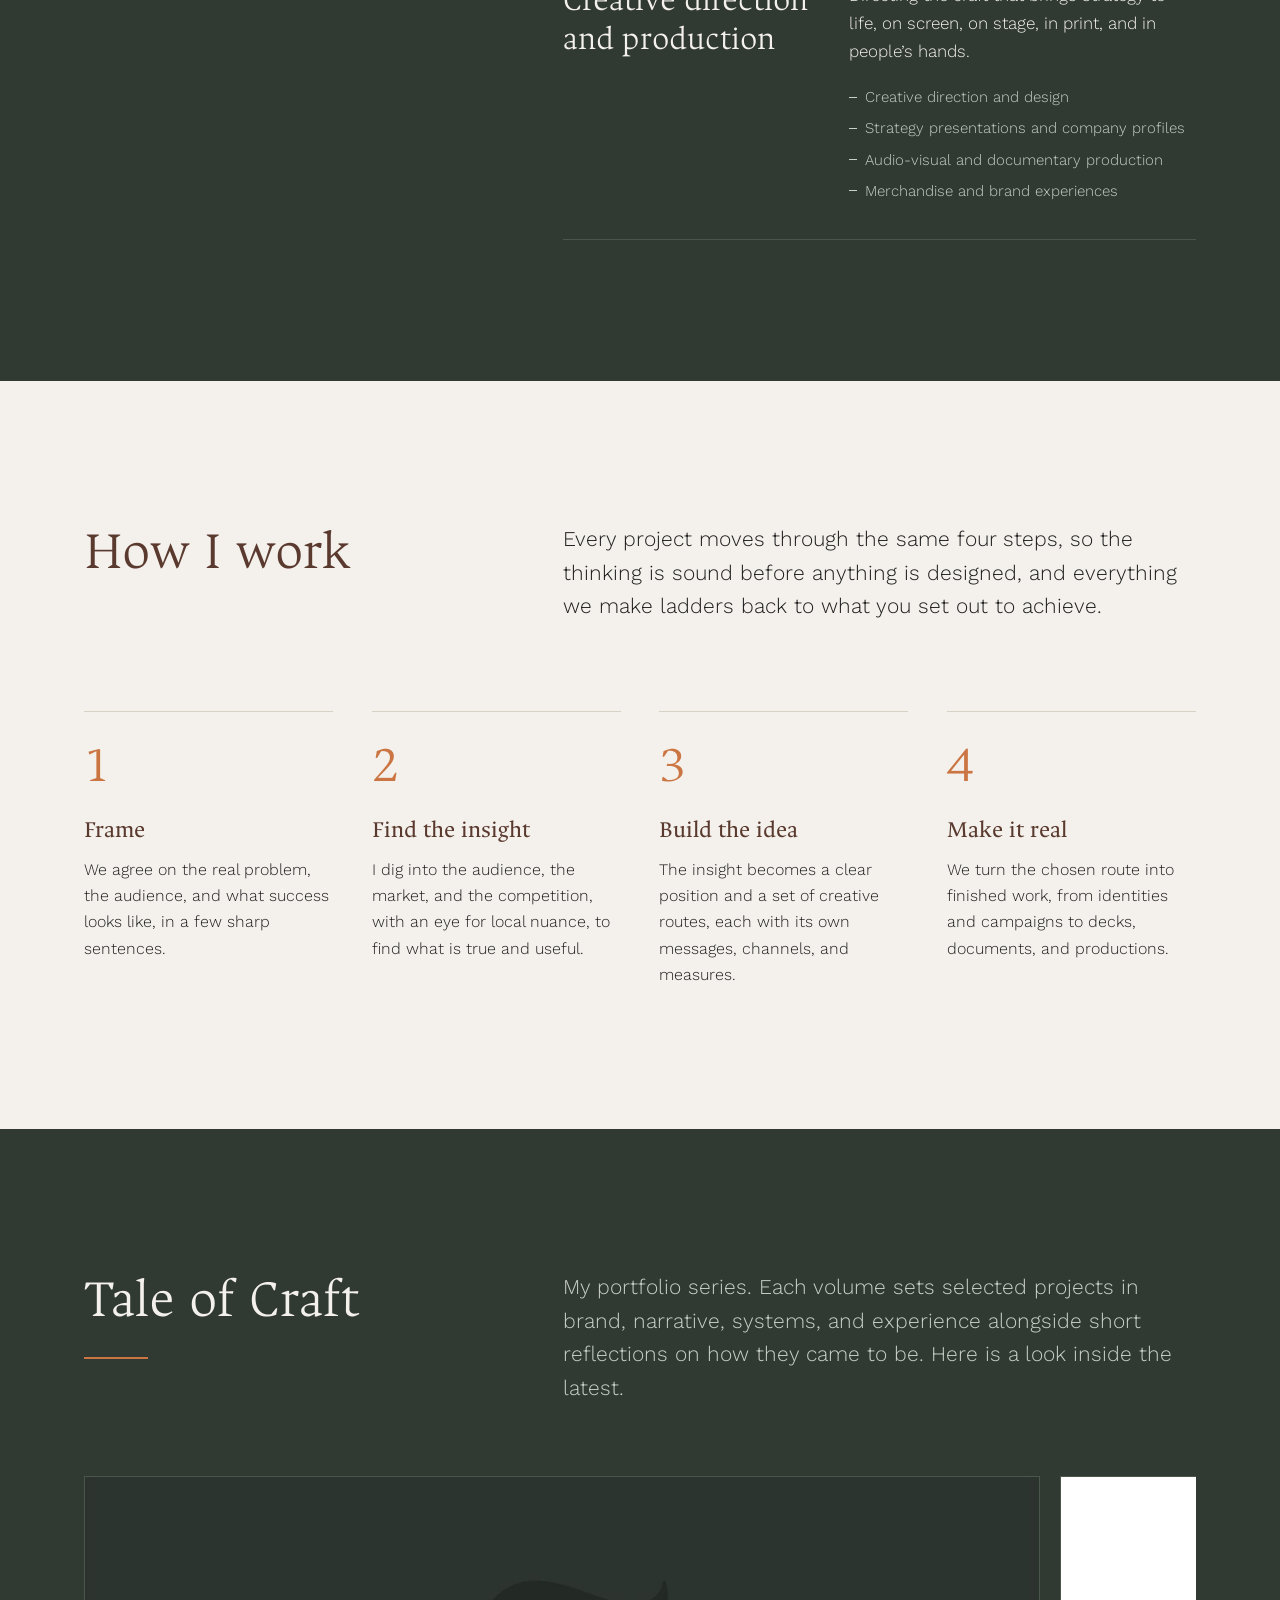
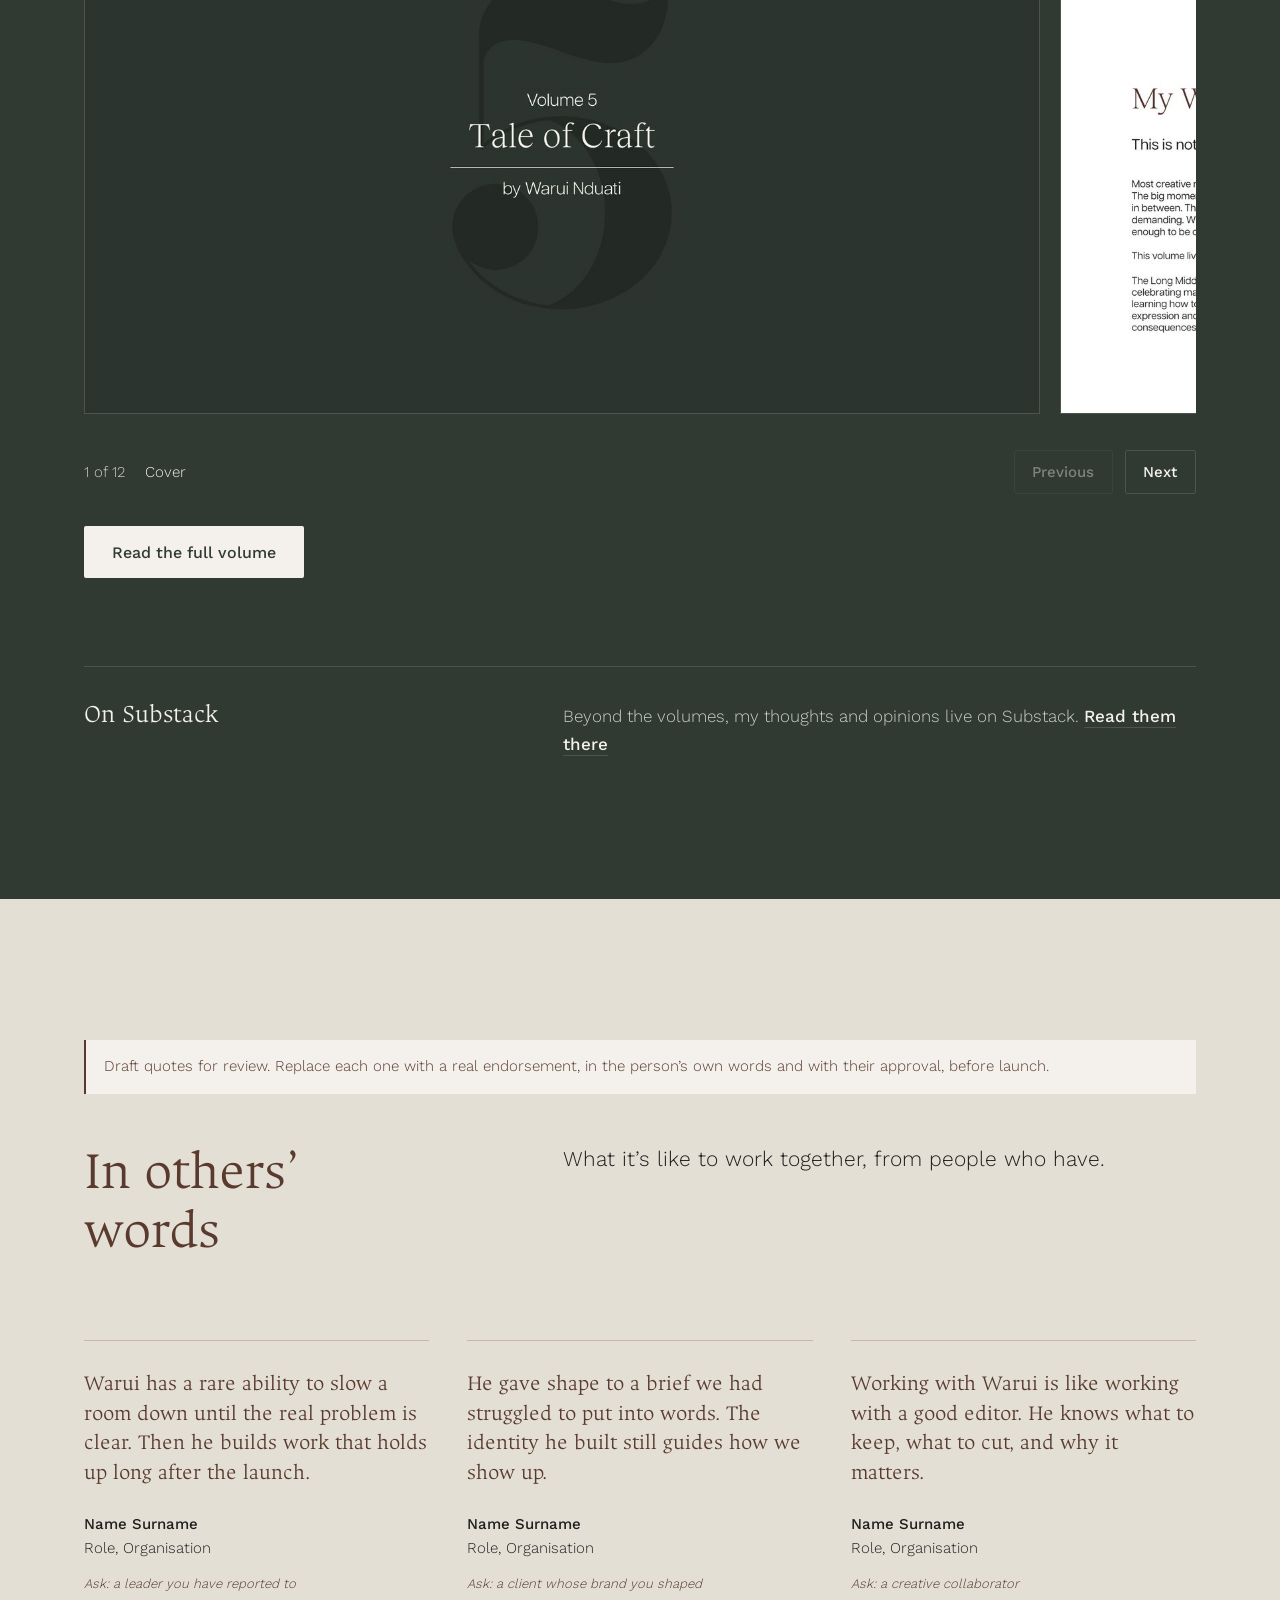
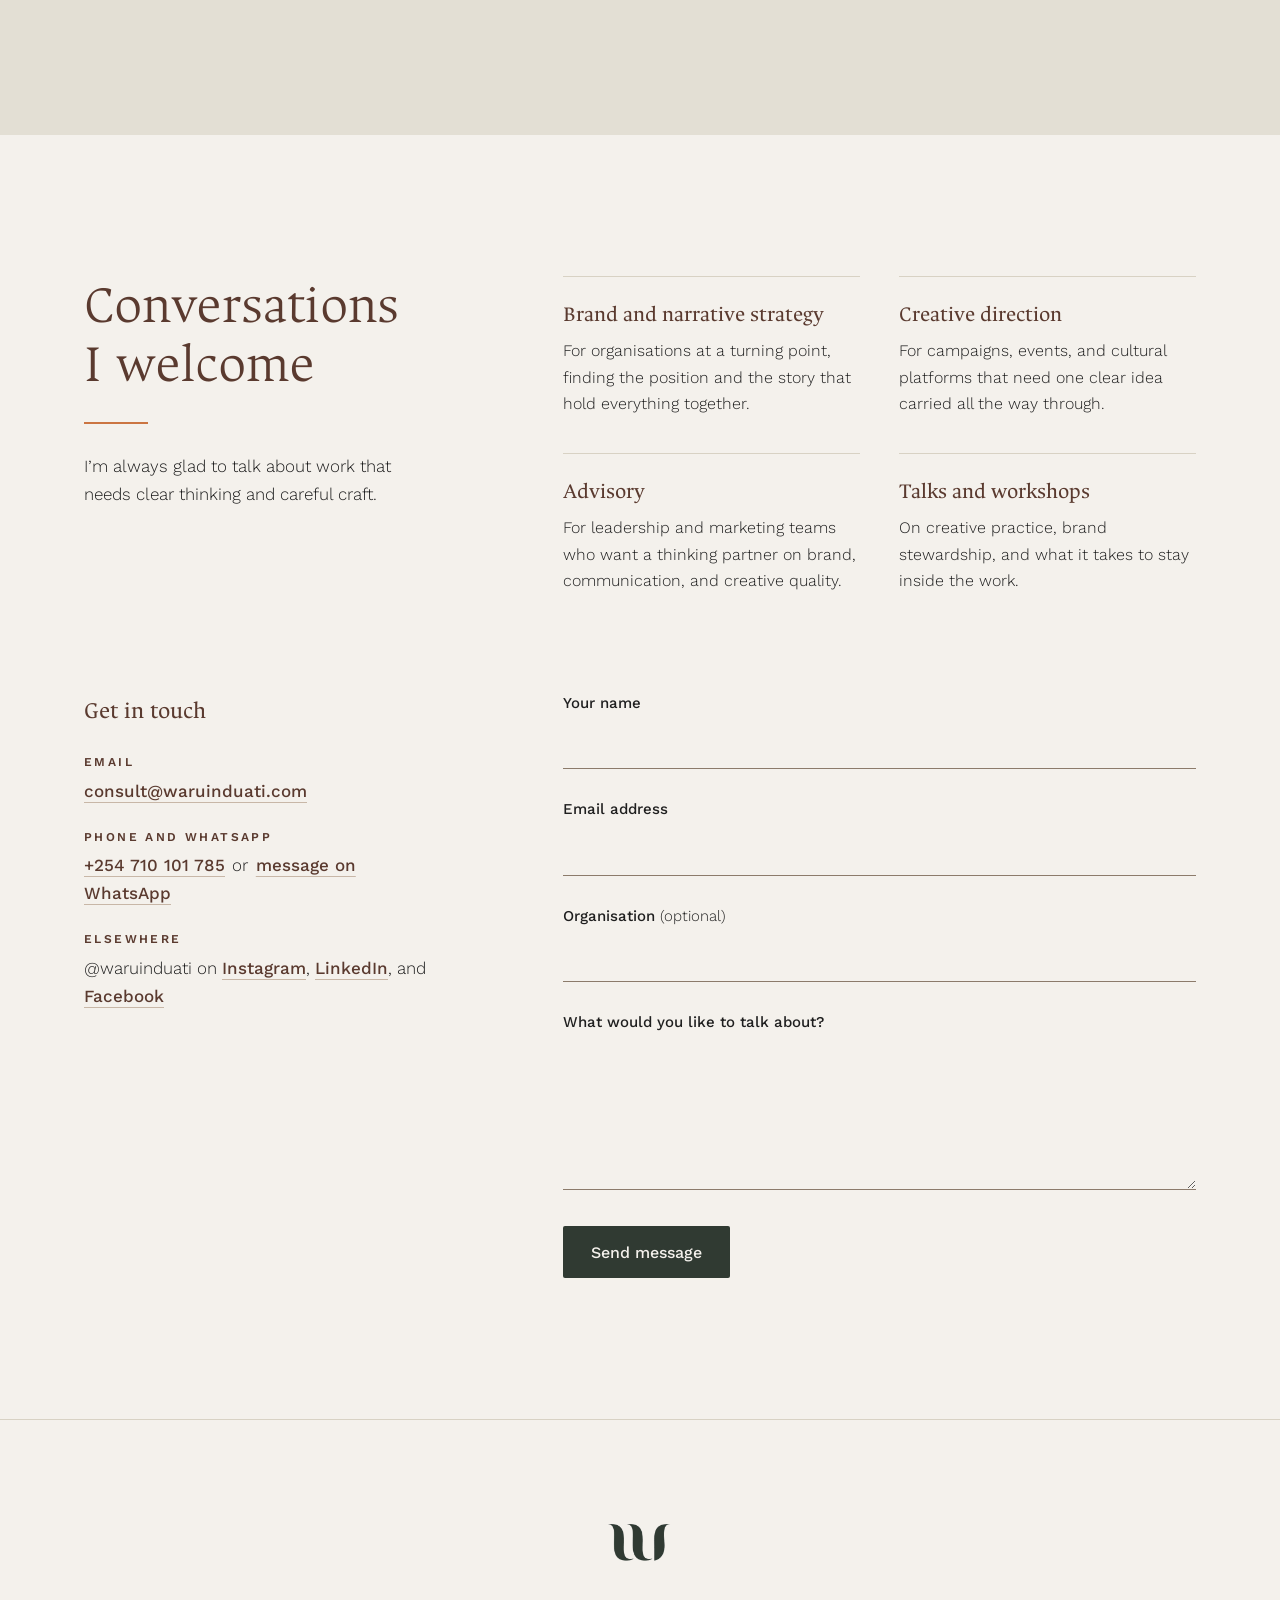
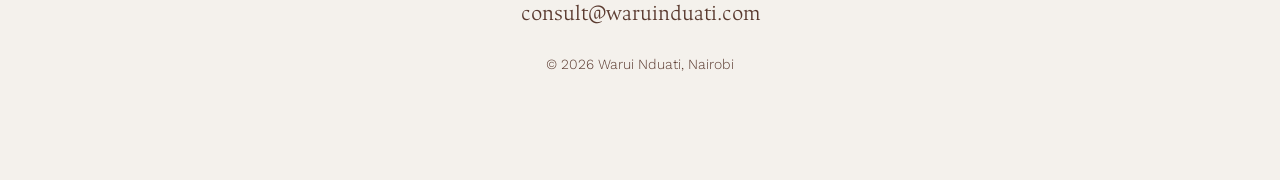
==== commit fdc2ec29: "Centre the hero on the avatar and make Substack a simple link The hero now opens with Warui's illust" ====
--- a/index.html
+++ b/index.html
@@ -68,20 +68,19 @@
 
   <main id="main">
 
-    <!-- Hero: mirrors the WN cover, title in Ancizar Light with one short orange rule -->
+    <!-- Hero: the avatar is the centrepiece, a welcome into Warui's world -->
     <section class="hero" id="top">
-      <div class="wrap hero-grid">
+      <div class="wrap hero-center">
+        <figure class="hero-avatar">
+          <img src="assets/img/warui-avatar.png" alt="Illustrated portrait of Warui Nduati, laughing, in dark sunglasses" width="880" height="957">
+        </figure>
+        <p class="hero-greeting">Karibu. Step into my world.</p>
         <h1 class="hero-title">Strategy and creativity, practised as one discipline.</h1>
-        <div class="hero-aside">
-          <span class="rule hero-rule" aria-hidden="true"></span>
-          <p class="hero-meta">Based in Nairobi,<br>working across East Africa.</p>
-        </div>
-        <div class="hero-body">
-          <p class="hero-intro">I’m Warui Nduati, a brand, marketing, and communications strategist and creative director. For more than a decade I’ve built brands, campaigns, and communication systems across media, technology, and social impact.</p>
-          <div class="hero-actions">
-            <a class="btn" href="#tale-of-craft">Explore the portfolio</a>
-            <a class="text-link" href="#contact">Start a conversation</a>
-          </div>
+        <span class="rule hero-rule" aria-hidden="true"></span>
+        <p class="hero-intro">I’m Warui Nduati, a brand, marketing, and communications strategist and creative director based in Nairobi. For more than a decade I’ve built brands, campaigns, and communication systems across media, technology, and social impact in East Africa.</p>
+        <div class="hero-actions">
+          <a class="btn" href="#tale-of-craft">Explore the portfolio</a>
+          <a class="text-link" href="#contact">Start a conversation</a>
         </div>
       </div>
     </section>
@@ -200,9 +199,9 @@
       </div>
     </section>
 
-    <!-- Tale of Craft: one series, two strands. Volumes hold the work (portfolio); editions on Substack hold the thinking.
-         When a new volume is out, swap the preview pages and the PDF. When a new edition is out, update the edition block.
-         SUBSTACK: replace https://substack.com/ on the data-substack links with the publication address once confirmed. -->
+    <!-- Tale of Craft: the portfolio series, previewed in place, with a plain lead to Warui's thoughts on Substack.
+         When a new volume is out, swap the preview pages and the PDF.
+         SUBSTACK: replace https://substack.com/ on the data-substack link with the publication address once confirmed. -->
     <section class="section craft" id="tale-of-craft" aria-labelledby="craft-title">
       <div class="wrap">
         <div class="split">
@@ -210,95 +209,64 @@
             <h2 id="craft-title">Tale of Craft</h2>
             <span class="rule" aria-hidden="true"></span>
           </div>
-          <p class="split-body lede">Tale of Craft is where my work and my thinking live together. The volumes collect selected projects as a portfolio. The editions take one idea from that work and think it through, in public.</p>
-        </div>
-
-        <!-- Strand 1: volumes, the portfolio -->
-        <div class="strand" id="volumes">
-          <div class="split strand-head">
-            <div class="split-head">
-              <h3 class="strand-title">Volumes</h3>
-              <p class="strand-kicker">The work, collected</p>
-            </div>
-            <p class="split-body">Each volume sets selected projects in brand, narrative, systems, and experience alongside short reflections on how they came to be. Here is a look inside the latest.</p>
-          </div>
-
-          <div class="viewer" aria-roledescription="carousel" aria-label="Preview of the latest volume of Tale of Craft">
-          <ol class="viewer-track" id="viewer-track" tabindex="0" aria-label="Pages from the latest volume. Scroll sideways or use the arrow buttons.">
-            <li class="spread" data-label="Cover">
-              <img src="assets/img/volume-5/page-01.jpg" alt="Cover of Tale of Craft, Volume 5, by Warui Nduati" width="1440" height="810">
-            </li>
-            <li class="spread" data-label="Introduction">
-              <img src="assets/img/volume-5/page-03.jpg" alt="Introduction: My Work and the Madness in Between" width="1440" height="810">
-            </li>
-            <li class="spread" data-label="Chapter 1">
-              <img src="assets/img/volume-5/page-05.jpg" alt="Chapter 1 opener: When Brand Becomes Power" width="1440" height="810" loading="lazy">
-            </li>
-            <li class="spread" data-label="Brand design">
-              <img src="assets/img/volume-5/page-07.jpg" alt="Case study: Abyan Salon and Spa rebrand" width="1440" height="810" loading="lazy">
-            </li>
-            <li class="spread" data-label="Brand design">
-              <img src="assets/img/volume-5/page-08.jpg" alt="Case study: Afrikanest brand strategy" width="1440" height="810" loading="lazy">
-            </li>
-            <li class="spread" data-label="Brand design">
-              <img src="assets/img/volume-5/page-09.jpg" alt="Case study: Lyzo Security identity" width="1440" height="810" loading="lazy">
-            </li>
-            <li class="spread" data-label="Presentations">
-              <img src="assets/img/volume-5/page-13.jpg" alt="Case study: Radio Africa Events strategy presentation" width="1440" height="810" loading="lazy">
-            </li>
-            <li class="spread" data-label="Systems">
-              <img src="assets/img/volume-5/page-18.jpg" alt="Case study: Rhythms of Kenya Awards and Academy brand system" width="1440" height="810" loading="lazy">
-            </li>
-            <li class="spread" data-label="Narrative">
-              <img src="assets/img/volume-5/page-22.jpg" alt="Case study: Model School Feeding Policy Documentary" width="1440" height="810" loading="lazy">
-            </li>
-            <li class="spread" data-label="Events">
-              <img src="assets/img/volume-5/page-26.jpg" alt="Case study: Shaka Groove event identity" width="1440" height="810" loading="lazy">
-            </li>
-            <li class="spread" data-label="Events">
-              <img src="assets/img/volume-5/page-27.jpg" alt="Case study: Maitu Mukabete III tour campaign" width="1440" height="810" loading="lazy">
-            </li>
-            <li class="spread" data-label="Merchandising">
-              <img src="assets/img/volume-5/page-34.jpg" alt="Case study: Merch by Auntie Jemimah" width="1440" height="810" loading="lazy">
-            </li>
-          </ol>
-            <div class="viewer-bar">
-              <p class="viewer-status" aria-live="polite"><span id="viewer-count">1 of 12</span><span class="viewer-label" id="viewer-label">Cover</span></p>
-              <div class="viewer-controls">
-                <button class="viewer-btn" type="button" data-dir="-1" aria-controls="viewer-track" aria-label="Previous page">Previous</button>
-                <button class="viewer-btn" type="button" data-dir="1" aria-controls="viewer-track" aria-label="Next page">Next</button>
-              </div>
-            </div>
-          </div>
-
-          <div class="strand-action">
-            <a class="btn btn-light" href="docs/tale-of-craft-volume-5.pdf" target="_blank" rel="noopener">Read the full volume</a>
-          </div>
-        </div>
-
-        <!-- Strand 2: editions, the thinking, published on Substack -->
-        <div class="strand" id="editions">
-          <div class="split strand-head">
-            <div class="split-head">
-              <h3 class="strand-title">Editions</h3>
-              <p class="strand-kicker">The thinking, continued</p>
-            </div>
-            <p class="split-body">A newsletter on strategy, craft, and what it takes to stay inside the work. Each edition starts with a real situation and unpacks the judgment behind it.</p>
-          </div>
-
-          <div class="split edition">
-            <div class="split-head">
-              <p class="edition-number">Edition 01</p>
-            </div>
-            <div class="split-body">
-              <h4 class="edition-title">The Long Middle</h4>
-              <p class="edition-dek">Why Tale of Craft exists, and what happens in the stretch between the first idea and mastery, where craft becomes less about expression and more about judgment.</p>
-              <div class="strand-actions">
-                <a class="btn btn-light" href="https://substack.com/" target="_blank" rel="noopener" data-substack>Read on Substack</a>
-                <a class="text-link" href="https://substack.com/" target="_blank" rel="noopener" data-substack>Subscribe for new editions</a>
-              </div>
-            </div>
-          </div>
+          <p class="split-body lede">My portfolio series. Each volume sets selected projects in brand, narrative, systems, and experience alongside short reflections on how they came to be. Here is a look inside the latest.</p>
+        </div>
+
+        <div class="viewer" aria-roledescription="carousel" aria-label="Preview of the latest volume of Tale of Craft">
+        <ol class="viewer-track" id="viewer-track" tabindex="0" aria-label="Pages from the latest volume. Scroll sideways or use the arrow buttons.">
+          <li class="spread" data-label="Cover">
+            <img src="assets/img/volume-5/page-01.jpg" alt="Cover of Tale of Craft, Volume 5, by Warui Nduati" width="1440" height="810">
+          </li>
+          <li class="spread" data-label="Introduction">
+            <img src="assets/img/volume-5/page-03.jpg" alt="Introduction: My Work and the Madness in Between" width="1440" height="810">
+          </li>
+          <li class="spread" data-label="Chapter 1">
+            <img src="assets/img/volume-5/page-05.jpg" alt="Chapter 1 opener: When Brand Becomes Power" width="1440" height="810" loading="lazy">
+          </li>
+          <li class="spread" data-label="Brand design">
+            <img src="assets/img/volume-5/page-07.jpg" alt="Case study: Abyan Salon and Spa rebrand" width="1440" height="810" loading="lazy">
+          </li>
+          <li class="spread" data-label="Brand design">
+            <img src="assets/img/volume-5/page-08.jpg" alt="Case study: Afrikanest brand strategy" width="1440" height="810" loading="lazy">
+          </li>
+          <li class="spread" data-label="Brand design">
+            <img src="assets/img/volume-5/page-09.jpg" alt="Case study: Lyzo Security identity" width="1440" height="810" loading="lazy">
+          </li>
+          <li class="spread" data-label="Presentations">
+            <img src="assets/img/volume-5/page-13.jpg" alt="Case study: Radio Africa Events strategy presentation" width="1440" height="810" loading="lazy">
+          </li>
+          <li class="spread" data-label="Systems">
+            <img src="assets/img/volume-5/page-18.jpg" alt="Case study: Rhythms of Kenya Awards and Academy brand system" width="1440" height="810" loading="lazy">
+          </li>
+          <li class="spread" data-label="Narrative">
+            <img src="assets/img/volume-5/page-22.jpg" alt="Case study: Model School Feeding Policy Documentary" width="1440" height="810" loading="lazy">
+          </li>
+          <li class="spread" data-label="Events">
+            <img src="assets/img/volume-5/page-26.jpg" alt="Case study: Shaka Groove event identity" width="1440" height="810" loading="lazy">
+          </li>
+          <li class="spread" data-label="Events">
+            <img src="assets/img/volume-5/page-27.jpg" alt="Case study: Maitu Mukabete III tour campaign" width="1440" height="810" loading="lazy">
+          </li>
+          <li class="spread" data-label="Merchandising">
+            <img src="assets/img/volume-5/page-34.jpg" alt="Case study: Merch by Auntie Jemimah" width="1440" height="810" loading="lazy">
+          </li>
+        </ol>
+          <div class="viewer-bar">
+            <p class="viewer-status" aria-live="polite"><span id="viewer-count">1 of 12</span><span class="viewer-label" id="viewer-label">Cover</span></p>
+            <div class="viewer-controls">
+              <button class="viewer-btn" type="button" data-dir="-1" aria-controls="viewer-track" aria-label="Previous page">Previous</button>
+              <button class="viewer-btn" type="button" data-dir="1" aria-controls="viewer-track" aria-label="Next page">Next</button>
+            </div>
+          </div>
+        </div>
+
+        <div class="craft-action">
+          <a class="btn btn-light" href="docs/tale-of-craft-volume-5.pdf" target="_blank" rel="noopener">Read the full volume</a>
+        </div>
+
+        <div class="split craft-substack">
+          <p class="split-head craft-substack-label">On Substack</p>
+          <p class="split-body">Beyond the volumes, my thoughts and opinions live on Substack. <a class="text-link" href="https://substack.com/" target="_blank" rel="noopener" data-substack>Read them there</a></p>
         </div>
       </div>
     </section>
--- a/assets/css/site.css
+++ b/assets/css/site.css
@@ -129,28 +129,29 @@
 .nav-cta:hover { background: var(--olive); color: var(--on-dark) !important; }
 .nav-toggle { display: none; }
 
-/* Hero */
-.hero { padding-block: clamp(3.5rem, 11vh, 8rem) clamp(5rem, 14vh, 9.5rem); }
-.hero-grid { display: grid; grid-template-columns: repeat(12, minmax(0, 1fr)); column-gap: var(--gap); row-gap: clamp(2.5rem, 5vw, 4.5rem); align-items: start; }
+/* Hero: the avatar is the centrepiece, a welcome into Warui's world */
+.hero { padding-block: clamp(2rem, 6vh, 4rem) clamp(5rem, 12vh, 8.5rem); }
+.hero-center { display: flex; flex-direction: column; align-items: center; text-align: center; }
+.hero-avatar { width: clamp(220px, 24vw, 340px); margin: 0 0 clamp(1.5rem, 3vw, 2.25rem); }
+.hero-avatar img { width: 100%; height: auto; }
+.hero-greeting { margin: 0 0 1.25rem; font-weight: 500; font-size: clamp(1rem, .95rem + .3vw, 1.1875rem); color: var(--earth); }
 .hero-title {
-  grid-column: 1 / -1;
-  font-size: clamp(3rem, 1.1rem + 5.8vw, 6.5rem);
-  line-height: 1.03;
-  max-width: 17ch;
-}
-.hero-aside { grid-column: 1 / span 4; padding-top: .55rem; }
-.hero-rule { margin-bottom: 1.5rem; }
-.hero-meta { font-size: 1rem; line-height: 1.55; color: var(--earth); }
-.hero-body { grid-column: 6 / -1; }
-.hero-intro { max-width: 40rem; font-size: clamp(1.125rem, 1rem + .45vw, 1.375rem); line-height: 1.6; }
-.hero-actions { display: flex; flex-wrap: wrap; align-items: center; gap: 1.25rem 2rem; margin-top: 2.5rem; }
-
-/* The one orchestrated moment: the cover settles in, the orange rule draws across */
+  font-size: clamp(2.5rem, 1.1rem + 4vw, 4.5rem);
+  line-height: 1.04;
+  max-width: 20ch;
+}
+.hero-rule { margin-block: clamp(1.75rem, 3.5vw, 2.5rem); }
+.hero-intro { max-width: 40rem; font-size: clamp(1.0625rem, 1rem + .4vw, 1.3125rem); line-height: 1.6; }
+.hero-actions { display: flex; flex-wrap: wrap; justify-content: center; align-items: center; gap: 1.25rem 2rem; margin-top: 2.25rem; }
+
+/* The one orchestrated moment: the avatar arrives, the title settles, the orange rule draws across */
 @media (prefers-reduced-motion: no-preference) {
-  .hero-title { animation: settle 1s cubic-bezier(.2,.7,.2,1) both; }
-  .hero-rule { transform-origin: left center; animation: draw .9s cubic-bezier(.6,0,.2,1) .45s both; }
-  .hero-meta, .hero-body { animation: fade .8s ease .8s both; }
-}
+  .hero-avatar img { animation: arrive 1s cubic-bezier(.2,.7,.2,1) both; }
+  .hero-greeting, .hero-title { animation: settle .9s cubic-bezier(.2,.7,.2,1) .35s both; }
+  .hero-rule { transform-origin: center; animation: draw .8s cubic-bezier(.6,0,.2,1) .8s both; }
+  .hero-intro, .hero-actions { animation: fade .8s ease 1.05s both; }
+}
+@keyframes arrive { from { opacity: 0; transform: translateY(16px) scale(.96); } to { opacity: 1; transform: none; } }
 @keyframes settle { from { opacity: 0; transform: translateY(14px); } to { opacity: 1; transform: none; } }
 @keyframes draw { from { transform: scaleX(0); } to { transform: scaleX(1); } }
 @keyframes fade { from { opacity: 0; } to { opacity: 1; } }
@@ -212,17 +213,10 @@
 .viewer-btn { min-height: 2.75rem; padding: .5rem 1.1rem; font: 500 .9375rem/1 var(--sans); color: var(--on-dark); background: transparent; border: 1px solid var(--rule-dark); border-radius: 2px; cursor: pointer; transition: border-color .2s ease; }
 .viewer-btn:hover:not([disabled]) { border-color: var(--on-dark-2); }
 .viewer-btn[disabled] { opacity: .4; cursor: default; }
-/* Two strands of Tale of Craft: volumes (the work) and editions (the thinking) */
-.strand { margin-top: clamp(4.5rem, 9vw, 7rem); padding-top: clamp(2.5rem, 5vw, 3.5rem); border-top: 1px solid var(--rule-dark); }
-.strand-title { font-size: clamp(1.875rem, 1.4rem + 1.4vw, 2.625rem); line-height: 1.1; color: var(--on-dark); }
-.strand-kicker { margin: .6rem 0 0; font-size: .9375rem; color: var(--on-dark-2); }
-.strand-head > .split-body { margin: 0; color: var(--on-dark-2); max-width: 40rem; }
-.strand .viewer { margin-top: clamp(2.5rem, 5vw, 3.5rem); }
-.strand-action { margin-top: 2rem; }
-.edition { margin-top: clamp(2.5rem, 5vw, 3.5rem); padding: 2.25rem 0 0; border-top: 1px solid var(--rule-dark); }
-.edition-title { font-family: var(--serif); font-weight: 300; font-size: clamp(2.25rem, 1.6rem + 2.4vw, 3.5rem); line-height: 1.05; color: var(--on-dark); margin: 0 0 1.25rem; text-wrap: balance; }
-.craft .edition-dek { color: var(--on-dark-2); }
-.strand-actions { display: flex; flex-wrap: wrap; align-items: center; gap: 1.25rem 2rem; margin-top: 2rem; }
+.craft-action { margin-top: 2rem; }
+.craft-substack { margin-top: clamp(4rem, 8vw, 5.5rem); padding-top: 2rem; border-top: 1px solid var(--rule-dark); align-items: baseline; }
+.craft-substack-label { margin: 0; font-family: var(--serif); font-weight: 300; font-size: 1.625rem; line-height: 1.2; color: var(--on-dark); }
+.craft-substack .split-body { margin: 0; font-size: 1.0625rem; color: var(--on-dark-2); }
 .craft .text-link { color: var(--on-dark); text-decoration-color: var(--rule-dark); }
 .craft .text-link:hover { color: var(--on-dark); text-decoration-color: var(--on-dark); }
 
@@ -273,9 +267,6 @@
 .footer-meta { margin: 0; font-size: .875rem; color: var(--earth); }
 
 
-/* Edition block */
-.edition-number { margin: 0; font-family: var(--serif); font-weight: 300; font-size: clamp(1.75rem, 1.4rem + 1.2vw, 2.5rem); line-height: 1; color: var(--orange); }
-.edition-dek { font-size: 1.125rem; max-width: 36rem; }
 
 /* Endorsements (draft until real quotes arrive) */
 [data-draft] { display: none; }
@@ -339,10 +330,8 @@
 /* Mobile */
 @media (max-width: 760px) {
   body { font-size: 1rem; }
-  .split, .about-grid, .hero-grid { grid-template-columns: minmax(0, 1fr); }
-  .split-head, .split-body, .portrait, .about-copy, .hero-aside, .hero-body { grid-column: 1 / -1; }
-  .hero-grid { row-gap: 2rem; }
-  .hero-aside { padding-top: 0; }
+  .split, .about-grid { grid-template-columns: minmax(0, 1fr); }
+  .split-head, .split-body, .portrait, .about-copy { grid-column: 1 / -1; }
   .portrait { max-width: 24rem; }
   .steps { grid-template-columns: minmax(0, 1fr); row-gap: 2.5rem; }
   .service { padding-block: 1.75rem; }
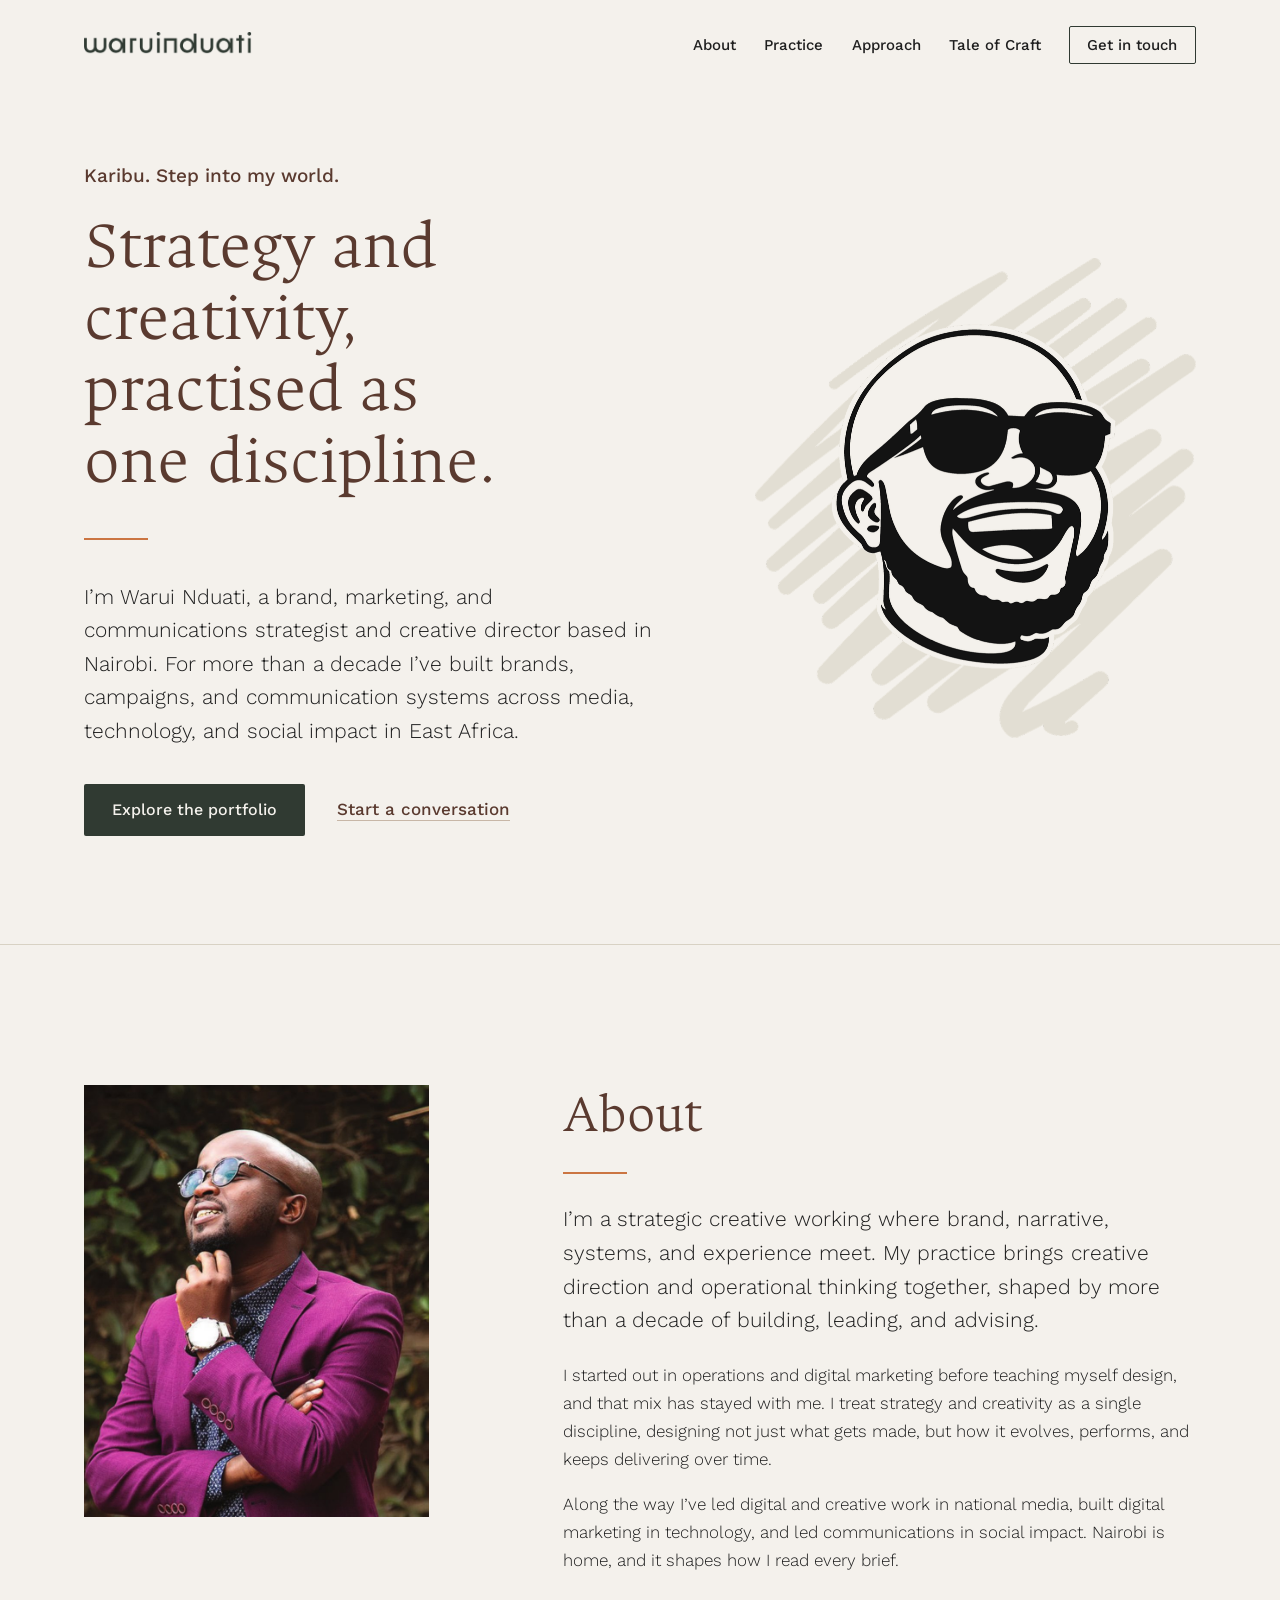
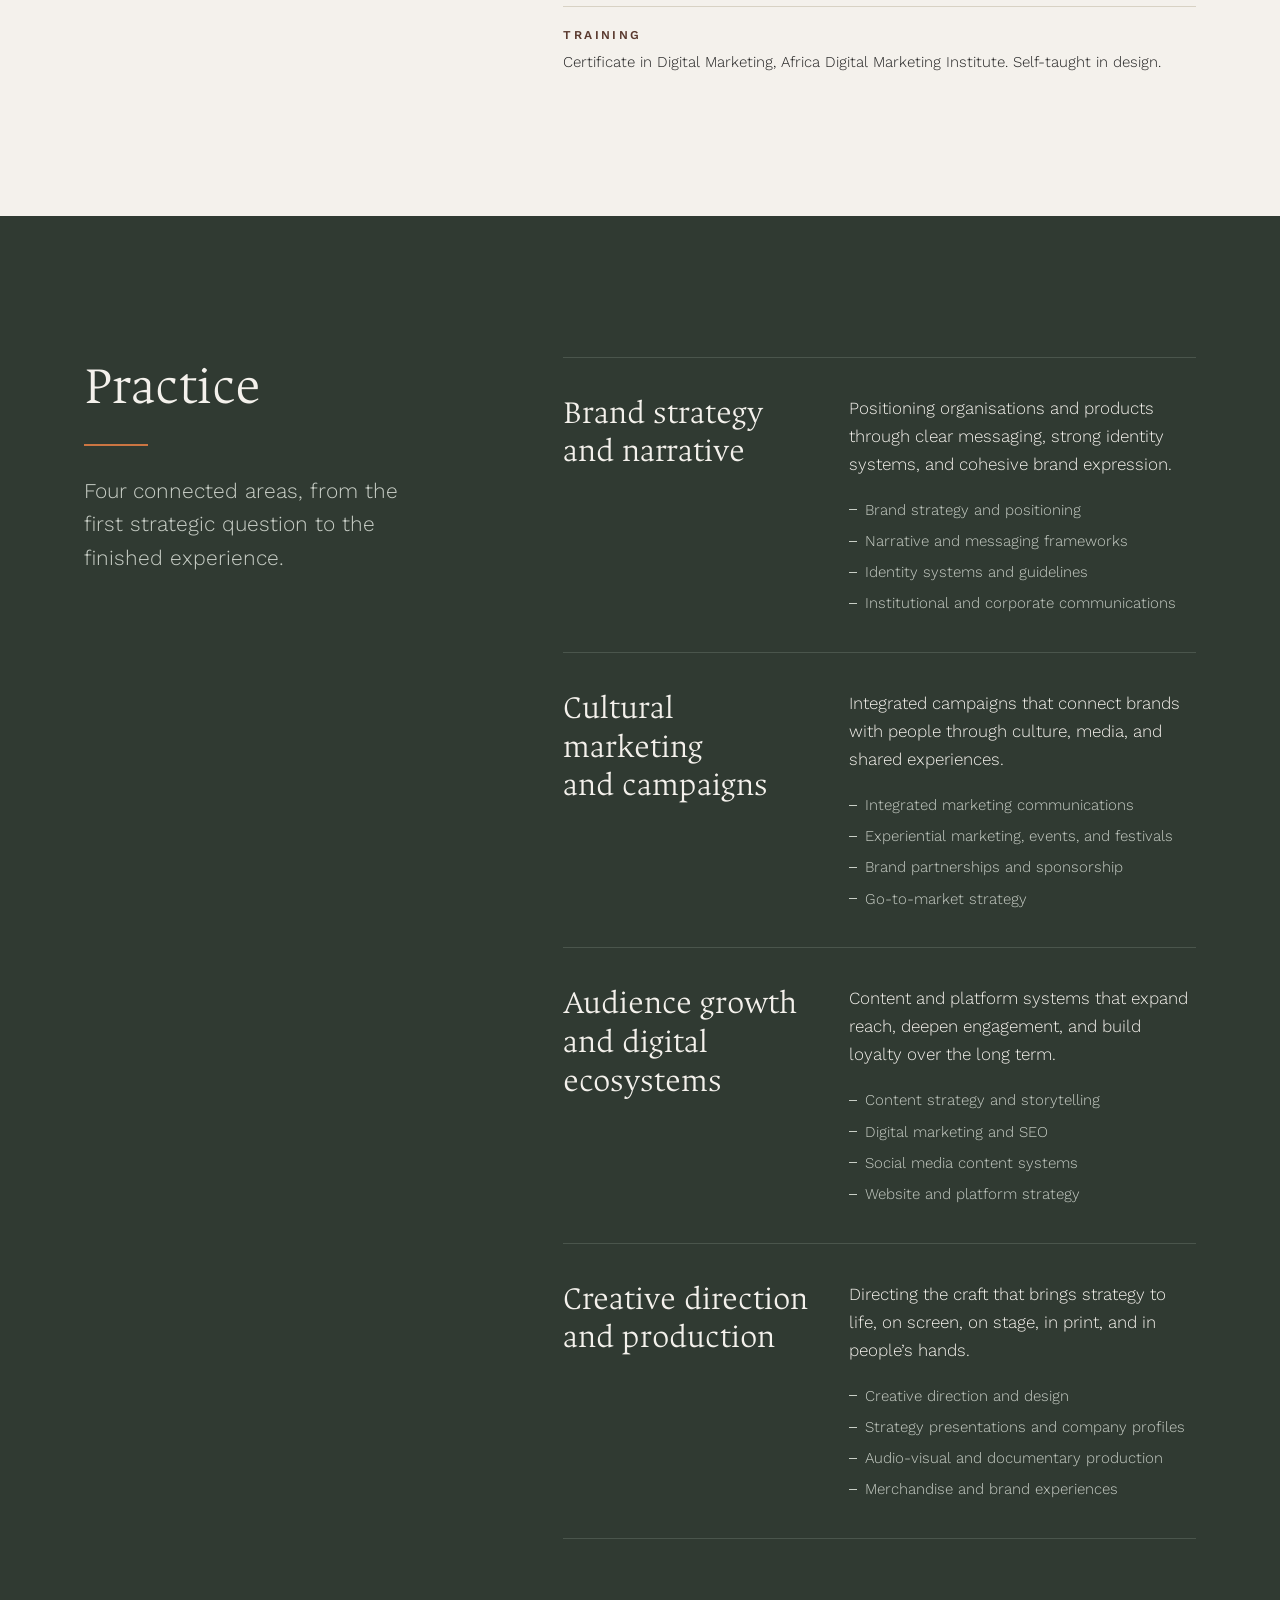
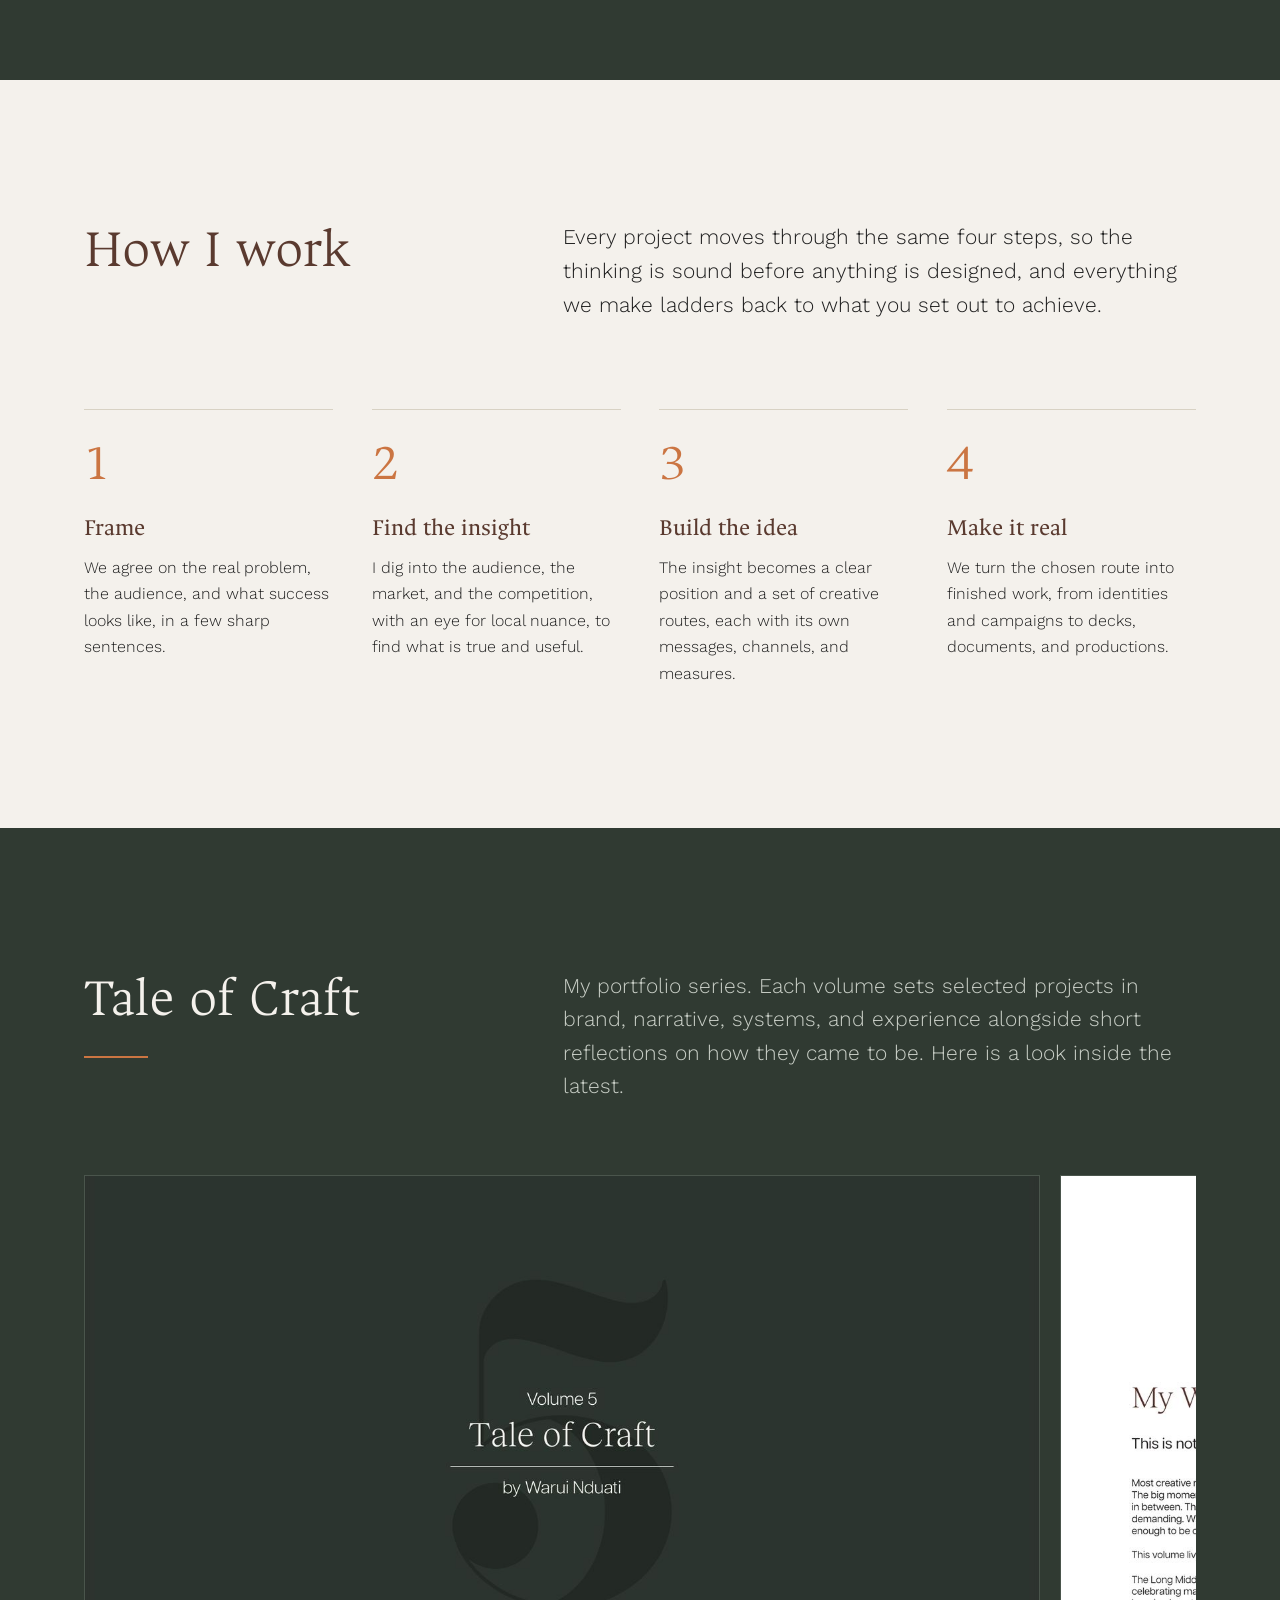
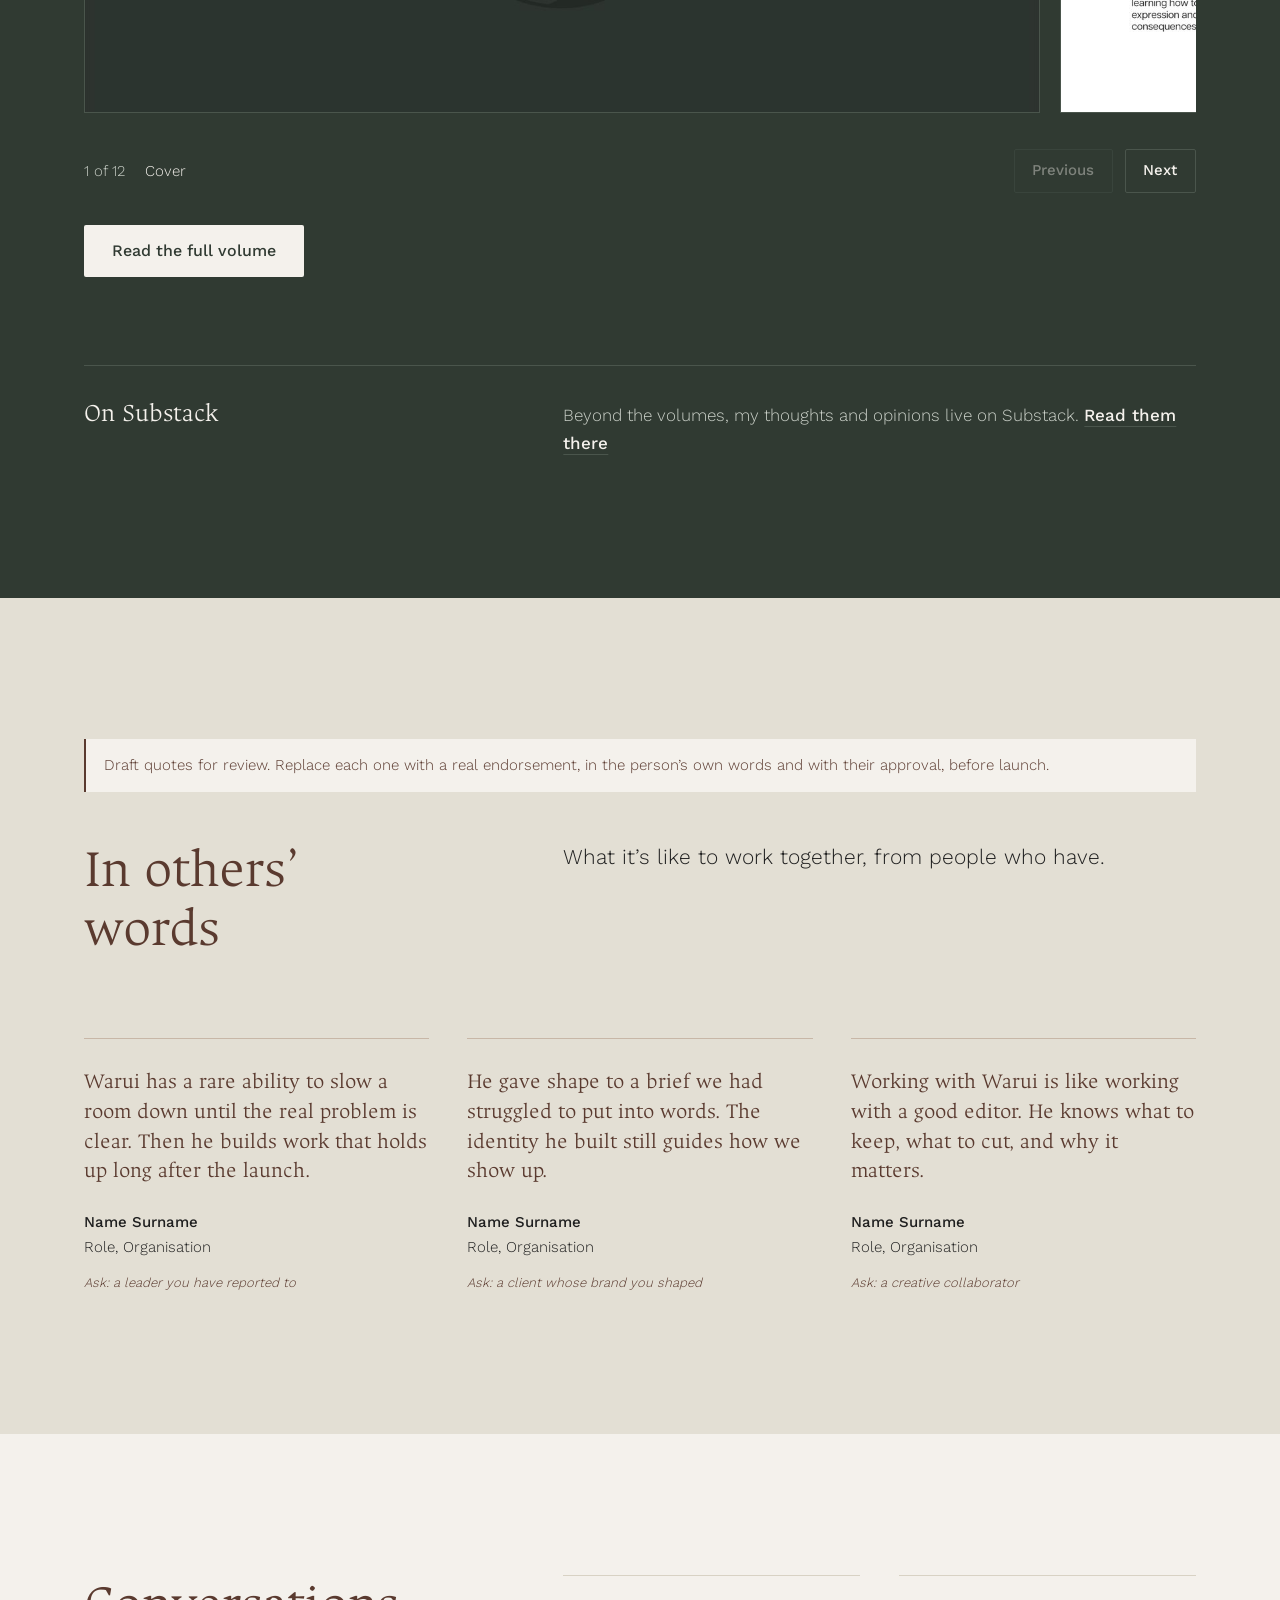
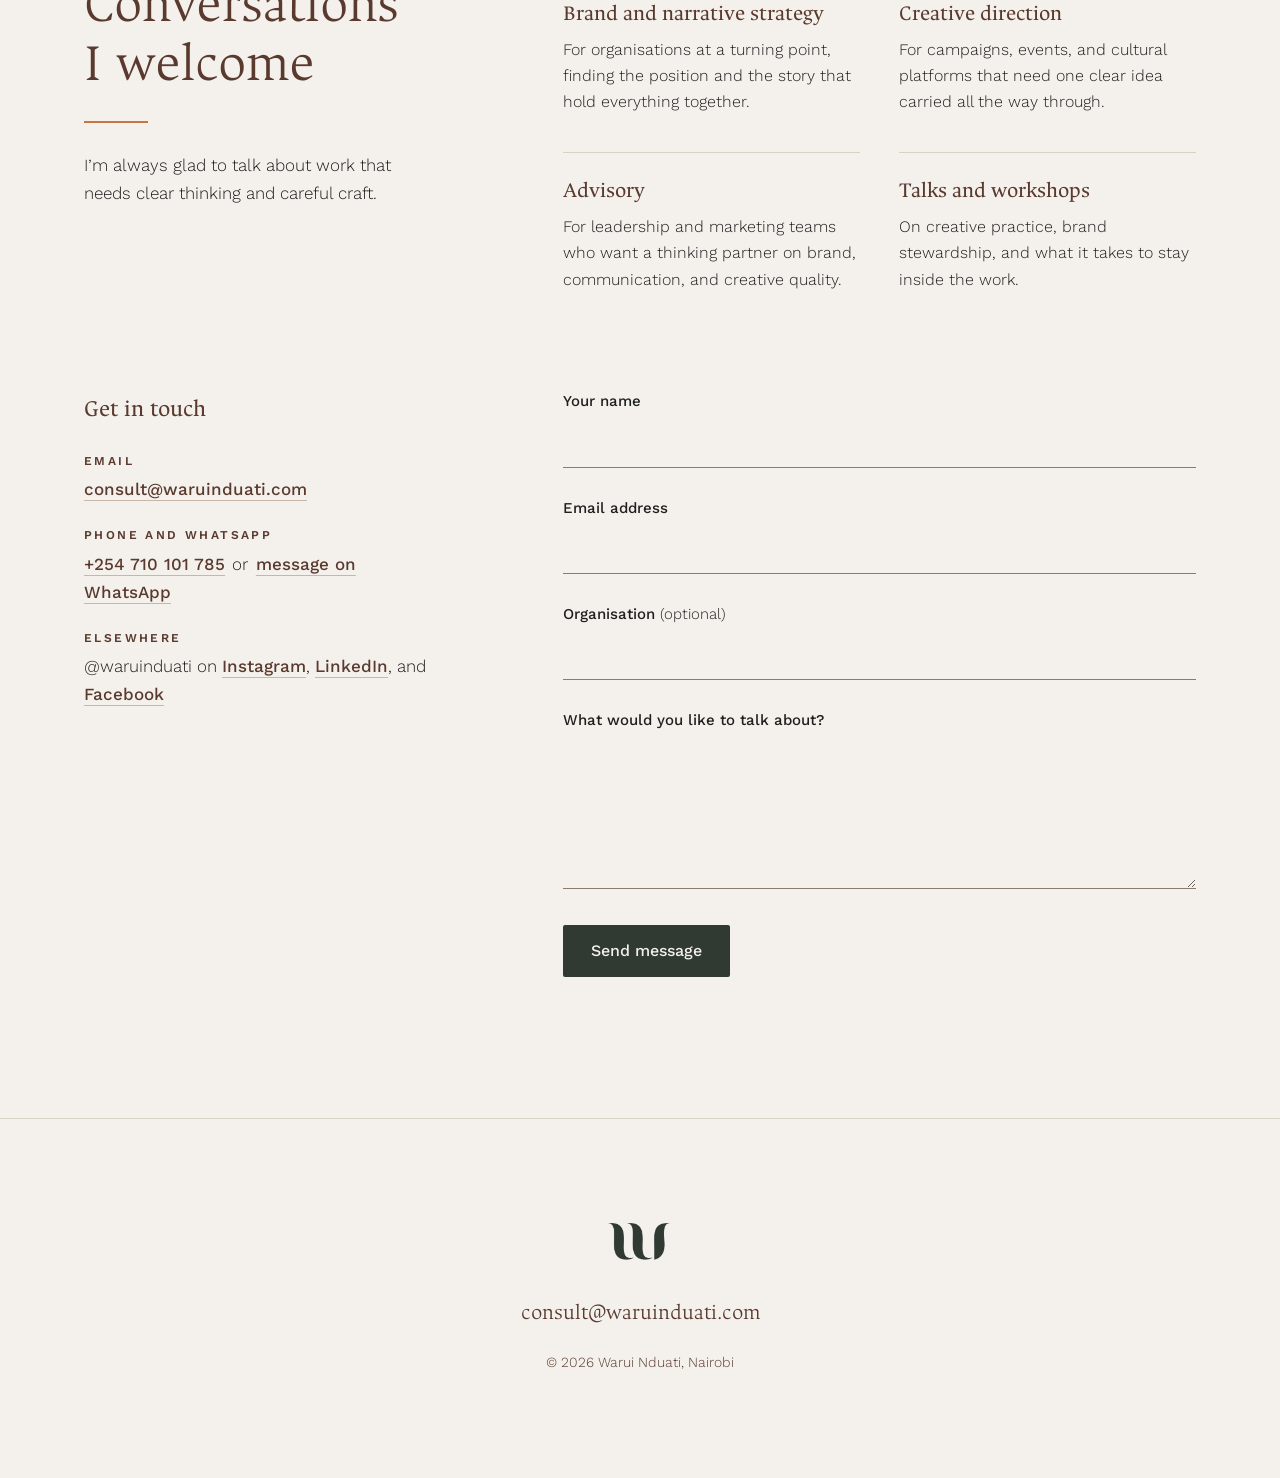
==== commit c504cf8c: "Left-align the hero with the avatar beside the text The hero now follows the site's left-aligned gri" ====
--- a/index.html
+++ b/index.html
@@ -70,17 +70,19 @@
 
     <!-- Hero: the avatar is the centrepiece, a welcome into Warui's world -->
     <section class="hero" id="top">
-      <div class="wrap hero-center">
+      <div class="wrap hero-grid">
         <figure class="hero-avatar">
           <img src="assets/img/warui-avatar.png" alt="Illustrated portrait of Warui Nduati, laughing, in dark sunglasses" width="880" height="957">
         </figure>
-        <p class="hero-greeting">Karibu. Step into my world.</p>
-        <h1 class="hero-title">Strategy and creativity, practised as one discipline.</h1>
-        <span class="rule hero-rule" aria-hidden="true"></span>
-        <p class="hero-intro">I’m Warui Nduati, a brand, marketing, and communications strategist and creative director based in Nairobi. For more than a decade I’ve built brands, campaigns, and communication systems across media, technology, and social impact in East Africa.</p>
-        <div class="hero-actions">
-          <a class="btn" href="#tale-of-craft">Explore the portfolio</a>
-          <a class="text-link" href="#contact">Start a conversation</a>
+        <div class="hero-text">
+          <p class="hero-greeting">Karibu. Step into my world.</p>
+          <h1 class="hero-title">Strategy and creativity, practised as one discipline.</h1>
+          <span class="rule hero-rule" aria-hidden="true"></span>
+          <p class="hero-intro">I’m Warui Nduati, a brand, marketing, and communications strategist and creative director based in Nairobi. For more than a decade I’ve built brands, campaigns, and communication systems across media, technology, and social impact in East Africa.</p>
+          <div class="hero-actions">
+            <a class="btn" href="#tale-of-craft">Explore the portfolio</a>
+            <a class="text-link" href="#contact">Start a conversation</a>
+          </div>
         </div>
       </div>
     </section>
--- a/assets/css/site.css
+++ b/assets/css/site.css
@@ -129,26 +129,27 @@
 .nav-cta:hover { background: var(--olive); color: var(--on-dark) !important; }
 .nav-toggle { display: none; }
 
-/* Hero: the avatar is the centrepiece, a welcome into Warui's world */
-.hero { padding-block: clamp(2rem, 6vh, 4rem) clamp(5rem, 12vh, 8.5rem); }
-.hero-center { display: flex; flex-direction: column; align-items: center; text-align: center; }
-.hero-avatar { width: clamp(220px, 24vw, 340px); margin: 0 0 clamp(1.5rem, 3vw, 2.25rem); }
+/* Hero: left-aligned like the rest of the site, with the avatar as the centrepiece beside the text */
+.hero { padding-block: clamp(2.5rem, 8vh, 5.5rem) clamp(5rem, 12vh, 8.5rem); }
+.hero-grid { display: grid; grid-template-columns: repeat(12, minmax(0, 1fr)); column-gap: var(--gap); row-gap: 2rem; align-items: center; }
+.hero-text { grid-column: 1 / span 7; grid-row: 1; }
+.hero-avatar { grid-column: 8 / -1; grid-row: 1; justify-self: end; width: 100%; max-width: 460px; margin: 0; }
 .hero-avatar img { width: 100%; height: auto; }
 .hero-greeting { margin: 0 0 1.25rem; font-weight: 500; font-size: clamp(1rem, .95rem + .3vw, 1.1875rem); color: var(--earth); }
 .hero-title {
-  font-size: clamp(2.5rem, 1.1rem + 4vw, 4.5rem);
+  font-size: clamp(2.5rem, 1.1rem + 4vw, 4.75rem);
   line-height: 1.04;
-  max-width: 20ch;
+  max-width: 15ch;
 }
 .hero-rule { margin-block: clamp(1.75rem, 3.5vw, 2.5rem); }
-.hero-intro { max-width: 40rem; font-size: clamp(1.0625rem, 1rem + .4vw, 1.3125rem); line-height: 1.6; }
-.hero-actions { display: flex; flex-wrap: wrap; justify-content: center; align-items: center; gap: 1.25rem 2rem; margin-top: 2.25rem; }
+.hero-intro { max-width: 36rem; font-size: clamp(1.0625rem, 1rem + .4vw, 1.3125rem); line-height: 1.6; }
+.hero-actions { display: flex; flex-wrap: wrap; align-items: center; gap: 1.25rem 2rem; margin-top: 2.25rem; }
 
 /* The one orchestrated moment: the avatar arrives, the title settles, the orange rule draws across */
 @media (prefers-reduced-motion: no-preference) {
   .hero-avatar img { animation: arrive 1s cubic-bezier(.2,.7,.2,1) both; }
   .hero-greeting, .hero-title { animation: settle .9s cubic-bezier(.2,.7,.2,1) .35s both; }
-  .hero-rule { transform-origin: center; animation: draw .8s cubic-bezier(.6,0,.2,1) .8s both; }
+  .hero-rule { transform-origin: left center; animation: draw .8s cubic-bezier(.6,0,.2,1) .8s both; }
   .hero-intro, .hero-actions { animation: fade .8s ease 1.05s both; }
 }
 @keyframes arrive { from { opacity: 0; transform: translateY(16px) scale(.96); } to { opacity: 1; transform: none; } }
@@ -330,8 +331,10 @@
 /* Mobile */
 @media (max-width: 760px) {
   body { font-size: 1rem; }
-  .split, .about-grid { grid-template-columns: minmax(0, 1fr); }
+  .split, .about-grid, .hero-grid { grid-template-columns: minmax(0, 1fr); }
   .split-head, .split-body, .portrait, .about-copy { grid-column: 1 / -1; }
+  .hero-text { grid-column: 1; grid-row: 2; }
+  .hero-avatar { grid-column: 1; grid-row: 1; justify-self: start; max-width: 240px; }
   .portrait { max-width: 24rem; }
   .steps { grid-template-columns: minmax(0, 1fr); row-gap: 2.5rem; }
   .service { padding-block: 1.75rem; }
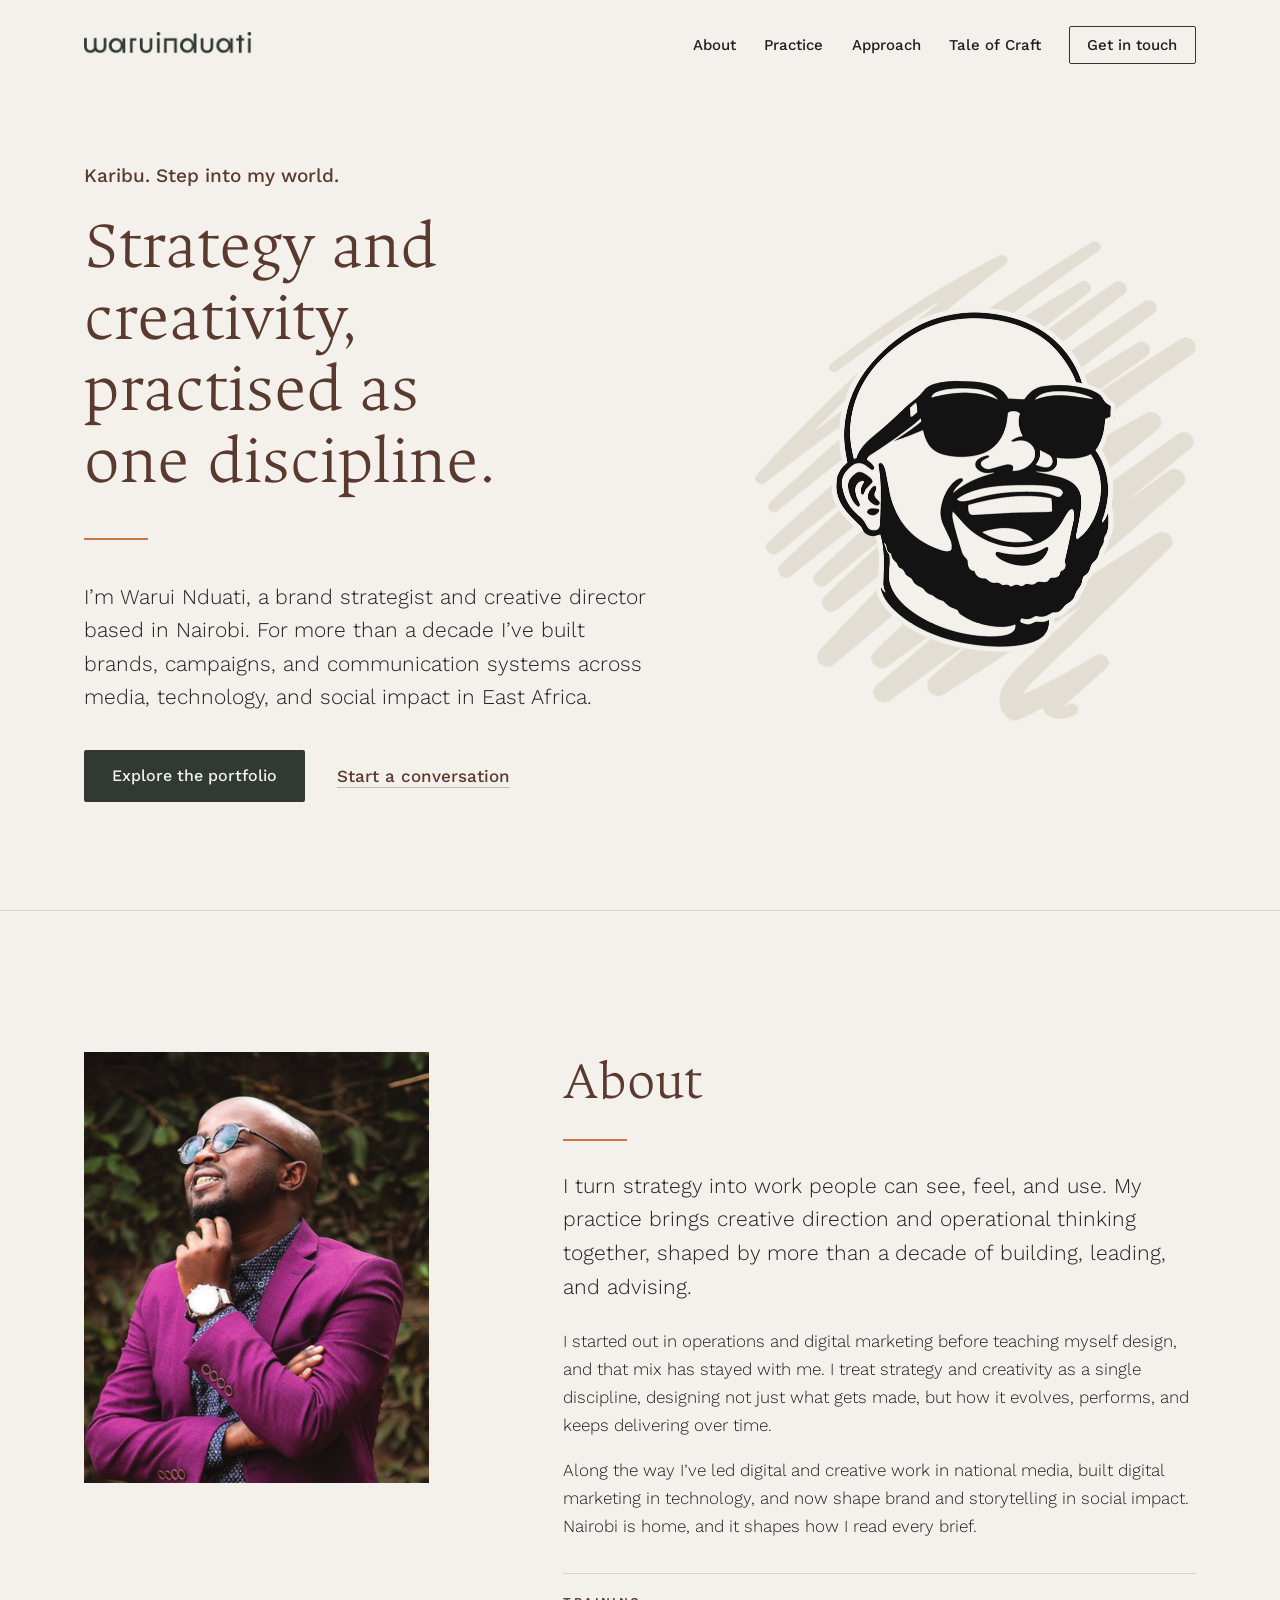
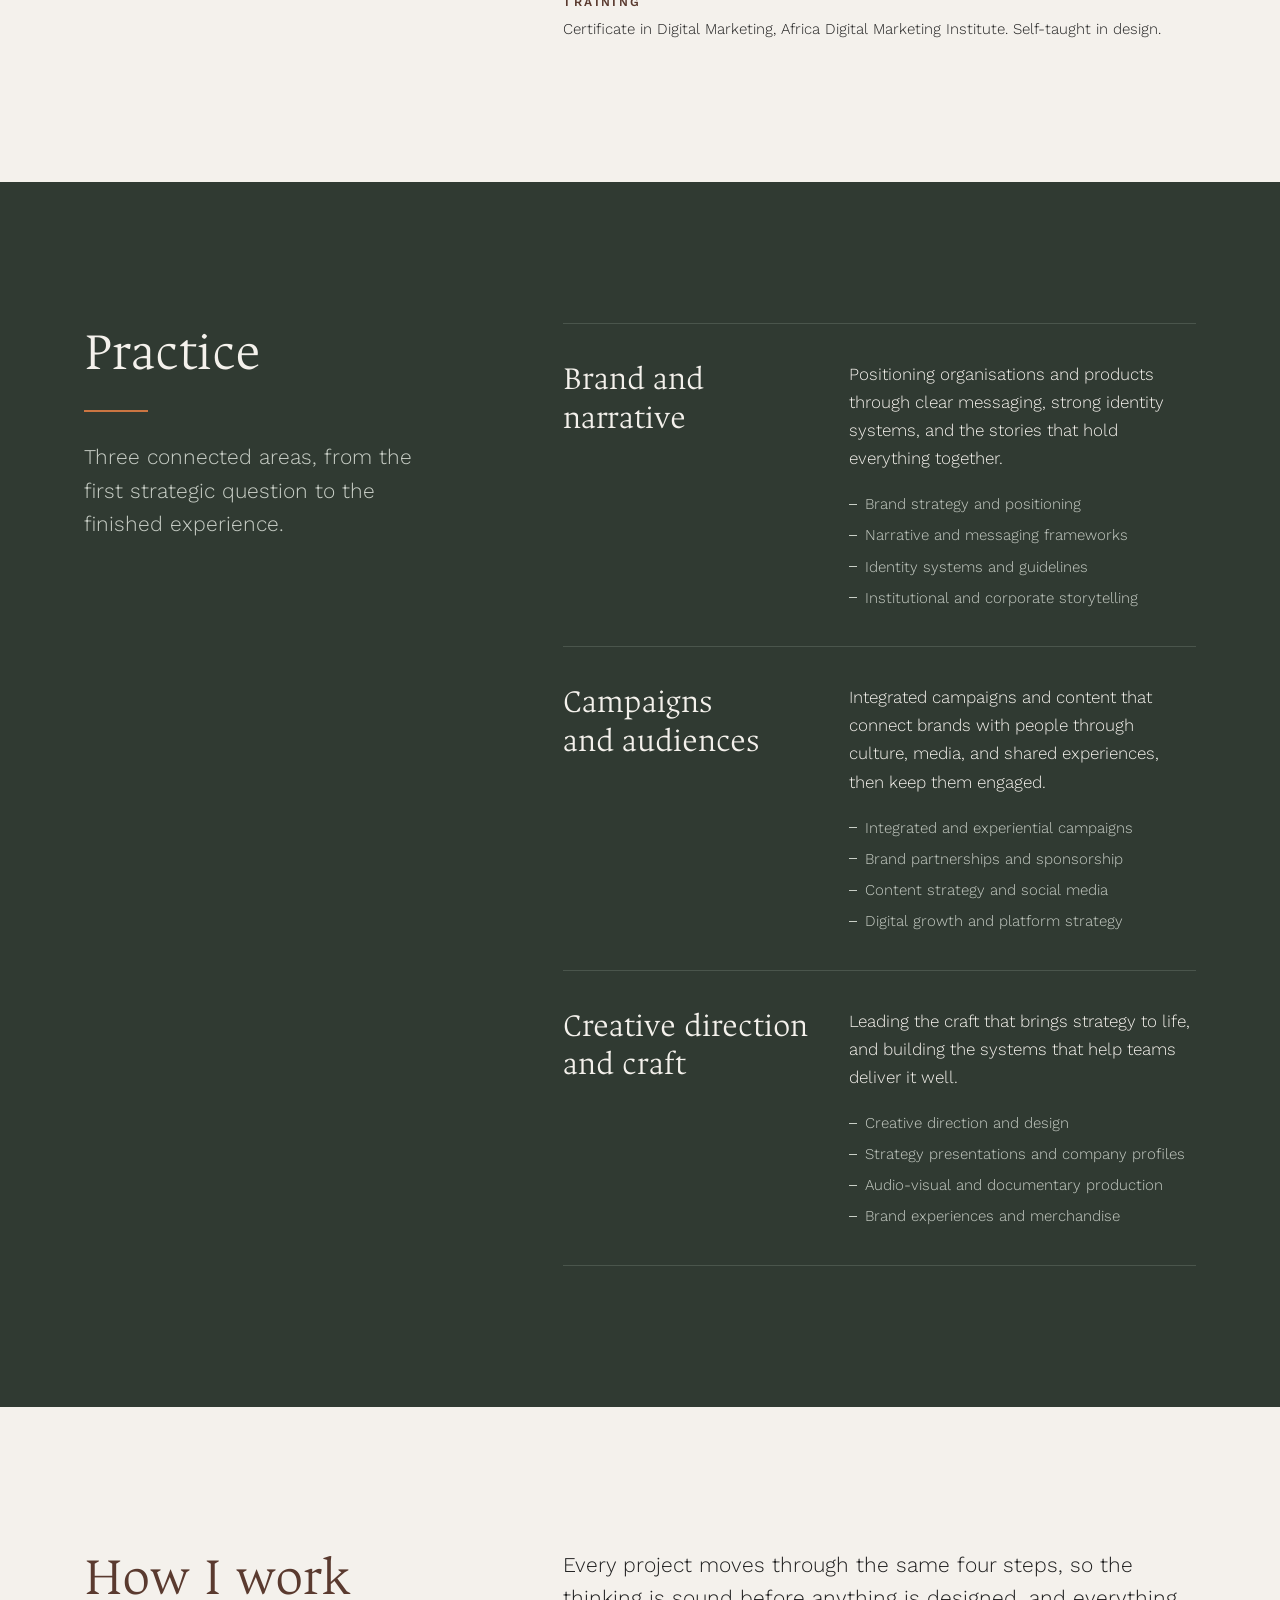
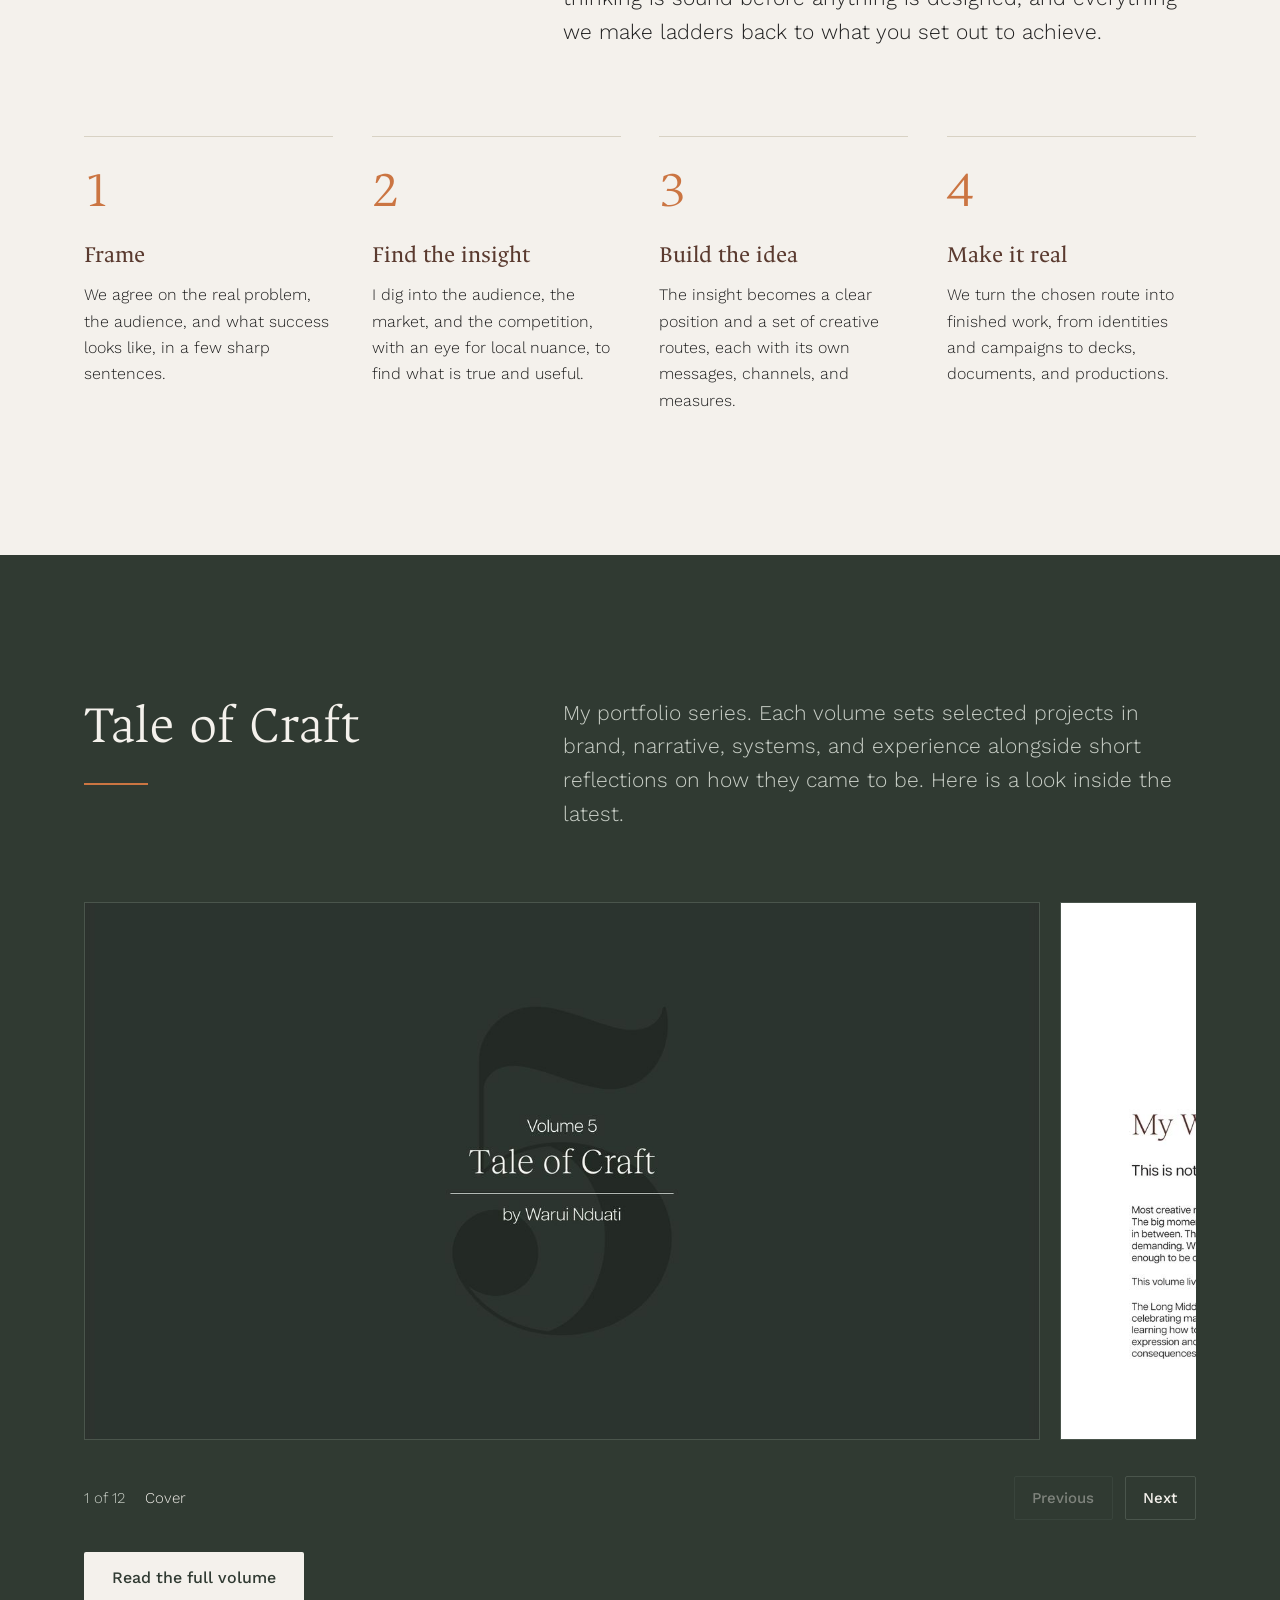
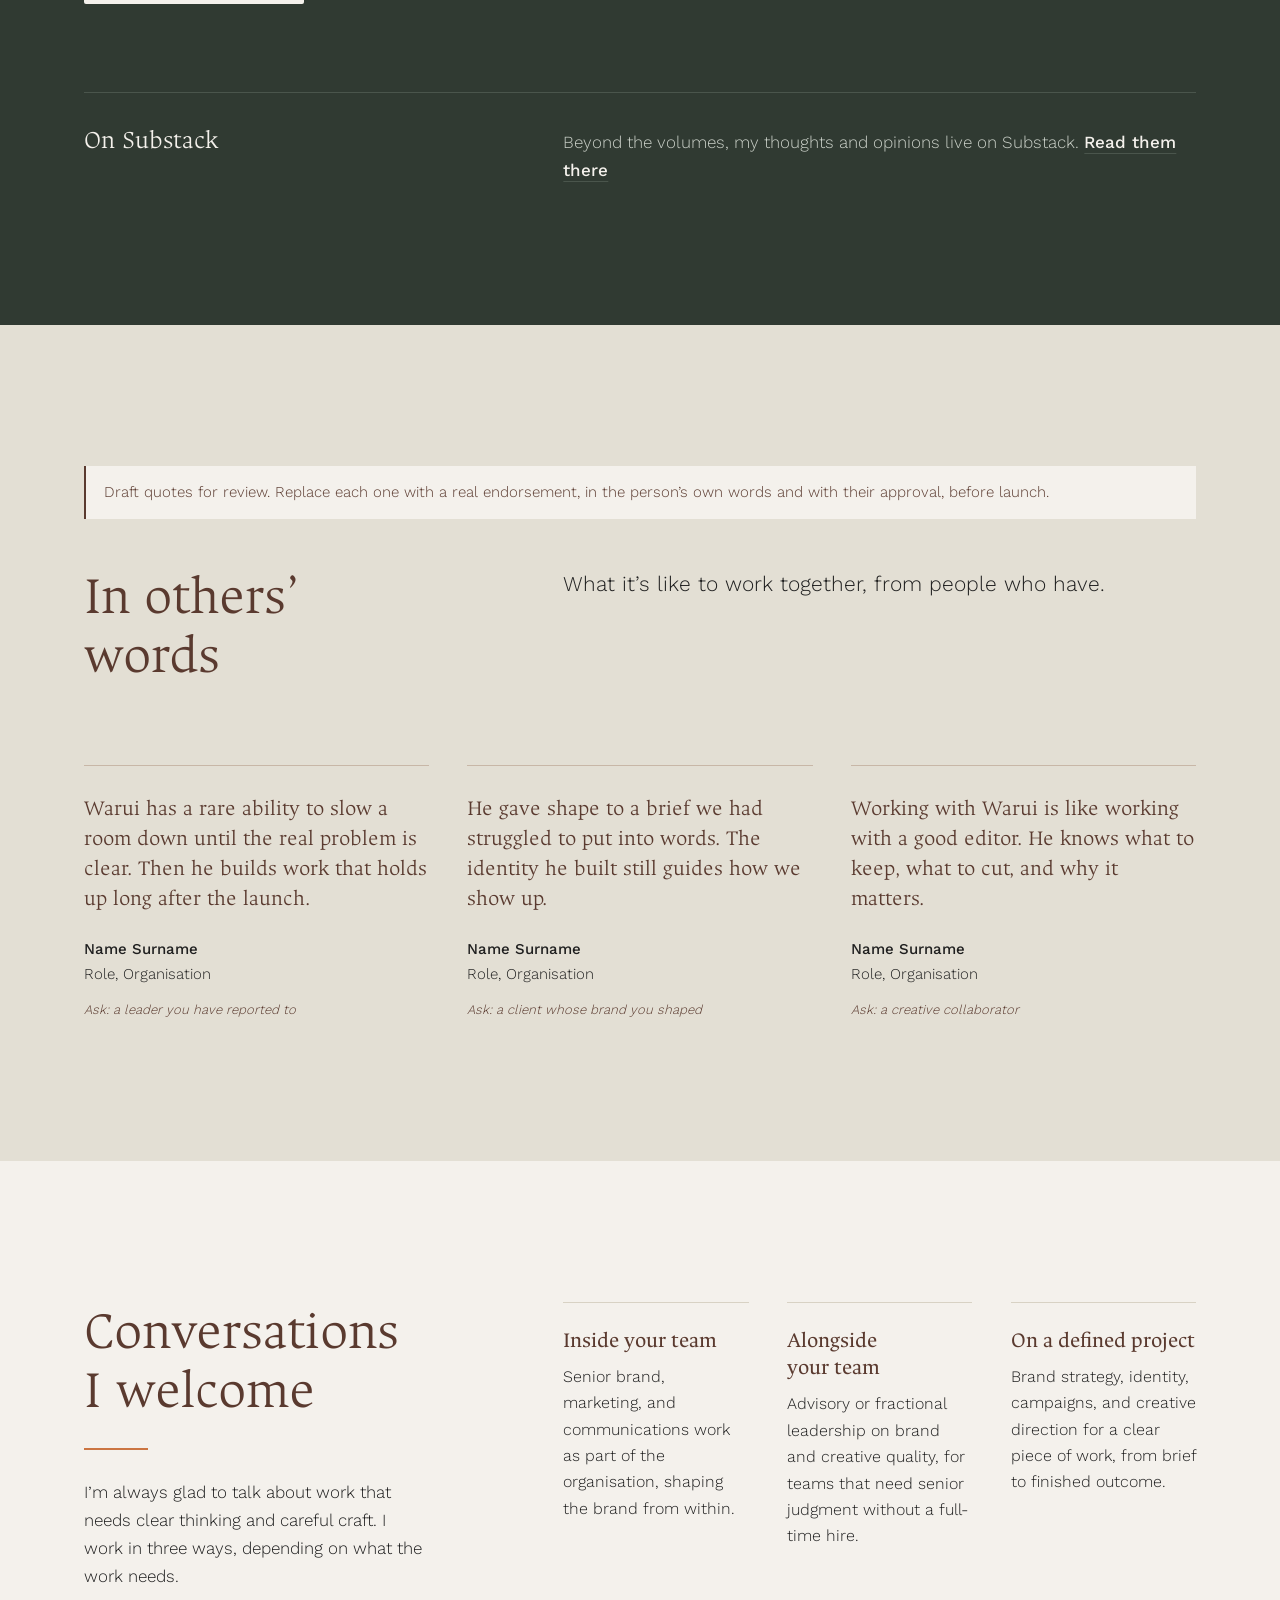
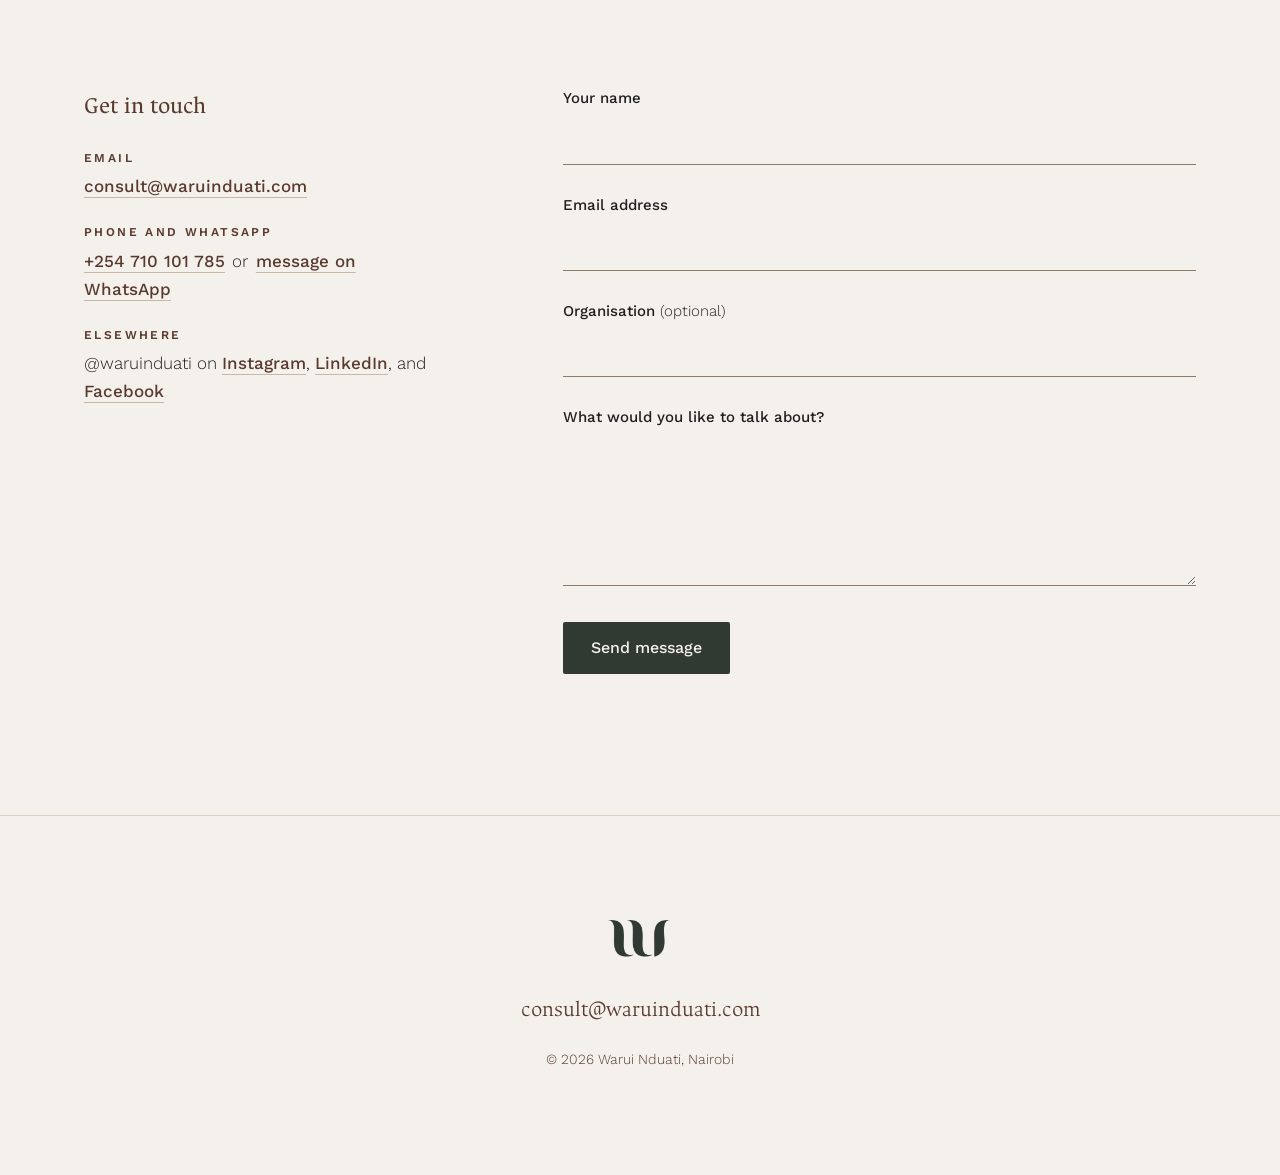
==== commit 4b862ddc: "Align the copy to one identity and three pillars Warui now reads as a brand strategist and creative " ====
--- a/index.html
+++ b/index.html
@@ -4,7 +4,7 @@
   <meta charset="utf-8">
   <meta name="viewport" content="width=device-width, initial-scale=1">
   <title>Warui Nduati | Brand strategy and creative direction, Nairobi</title>
-  <meta name="description" content="Warui Nduati is a brand, marketing, and communications strategist and creative director in Nairobi, with more than a decade across media, technology, and social impact.">
+  <meta name="description" content="Warui Nduati is a brand strategist and creative director in Nairobi, turning strategy into work people can see, feel, and use across media, technology, and social impact.">
   <link rel="canonical" href="https://www.waruinduati.com/">
   <meta name="theme-color" content="#F4F1EC">
 
@@ -36,7 +36,7 @@
     "alternateName": "Daniel Warui Nduati",
     "url": "https://www.waruinduati.com/",
     "image": "https://www.waruinduati.com/assets/img/warui-portrait.jpg",
-    "jobTitle": "Brand, marketing, and communications strategist and creative director",
+    "jobTitle": "Brand strategist and creative director",
     "email": "consult@waruinduati.com",
     "telephone": "+254710101785",
     "address": { "@type": "PostalAddress", "addressLocality": "Nairobi", "addressCountry": "KE" },
@@ -71,14 +71,14 @@
     <!-- Hero: the avatar is the centrepiece, a welcome into Warui's world -->
     <section class="hero" id="top">
       <div class="wrap hero-grid">
+        <p class="hero-greeting">Karibu. Step into my world.</p>
         <figure class="hero-avatar">
           <img src="assets/img/warui-avatar.png" alt="Illustrated portrait of Warui Nduati, laughing, in dark sunglasses" width="880" height="957">
         </figure>
         <div class="hero-text">
-          <p class="hero-greeting">Karibu. Step into my world.</p>
           <h1 class="hero-title">Strategy and creativity, practised as one discipline.</h1>
           <span class="rule hero-rule" aria-hidden="true"></span>
-          <p class="hero-intro">I’m Warui Nduati, a brand, marketing, and communications strategist and creative director based in Nairobi. For more than a decade I’ve built brands, campaigns, and communication systems across media, technology, and social impact in East Africa.</p>
+          <p class="hero-intro">I’m Warui Nduati, a brand strategist and creative director based in Nairobi. For more than a decade I’ve built brands, campaigns, and communication systems across media, technology, and social impact in East Africa.</p>
           <div class="hero-actions">
             <a class="btn" href="#tale-of-craft">Explore the portfolio</a>
             <a class="text-link" href="#contact">Start a conversation</a>
@@ -97,9 +97,9 @@
           <div class="about-copy">
             <h2 id="about-title">About</h2>
             <span class="rule" aria-hidden="true"></span>
-            <p class="lede">I’m a strategic creative working where brand, narrative, systems, and experience meet. My practice brings creative direction and operational thinking together, shaped by more than a decade of building, leading, and advising.</p>
+            <p class="lede">I turn strategy into work people can see, feel, and use. My practice brings creative direction and operational thinking together, shaped by more than a decade of building, leading, and advising.</p>
             <p>I started out in operations and digital marketing before teaching myself design, and that mix has stayed with me. I treat strategy and creativity as a single discipline, designing not just what gets made, but how it evolves, performs, and keeps delivering over time.</p>
-            <p>Along the way I’ve led digital and creative work in national media, built digital marketing in technology, and led communications in social impact. Nairobi is home, and it shapes how I read every brief.</p>
+            <p>Along the way I’ve led digital and creative work in national media, built digital marketing in technology, and now shape brand and storytelling in social impact. Nairobi is home, and it shapes how I read every brief.</p>
             <p class="credentials"><span class="label">Training</span> Certificate in Digital Marketing, Africa Digital Marketing Institute. Self-taught in design.</p>
           </div>
         </div>
@@ -112,54 +112,42 @@
         <div class="split-head">
           <h2 id="practice-title">Practice</h2>
           <span class="rule" aria-hidden="true"></span>
-          <p class="lede">Four connected areas, from the first strategic question to the finished experience.</p>
+          <p class="lede">Three connected areas, from the first strategic question to the finished experience.</p>
         </div>
         <ul class="split-body service-list">
           <li class="service">
-            <h3>Brand strategy and narrative</h3>
+            <h3>Brand and narrative</h3>
             <div class="service-body">
-              <p>Positioning organisations and products through clear messaging, strong identity systems, and cohesive brand expression.</p>
+              <p>Positioning organisations and products through clear messaging, strong identity systems, and the stories that hold everything together.</p>
               <ul class="includes">
                 <li>Brand strategy and positioning</li>
                 <li>Narrative and messaging frameworks</li>
                 <li>Identity systems and guidelines</li>
-                <li>Institutional and corporate communications</li>
+                <li>Institutional and corporate storytelling</li>
               </ul>
             </div>
           </li>
           <li class="service">
-            <h3>Cultural marketing and campaigns</h3>
+            <h3>Campaigns and audiences</h3>
             <div class="service-body">
-              <p>Integrated campaigns that connect brands with people through culture, media, and shared experiences.</p>
+              <p>Integrated campaigns and content that connect brands with people through culture, media, and shared experiences, then keep them engaged.</p>
               <ul class="includes">
-                <li>Integrated marketing communications</li>
-                <li>Experiential marketing, events, and festivals</li>
+                <li>Integrated and experiential campaigns</li>
                 <li>Brand partnerships and sponsorship</li>
-                <li>Go-to-market strategy</li>
+                <li>Content strategy and social media</li>
+                <li>Digital growth and platform strategy</li>
               </ul>
             </div>
           </li>
           <li class="service">
-            <h3>Audience growth and digital ecosystems</h3>
+            <h3>Creative direction and craft</h3>
             <div class="service-body">
-              <p>Content and platform systems that expand reach, deepen engagement, and build loyalty over the long term.</p>
-              <ul class="includes">
-                <li>Content strategy and storytelling</li>
-                <li>Digital marketing and SEO</li>
-                <li>Social media content systems</li>
-                <li>Website and platform strategy</li>
-              </ul>
-            </div>
-          </li>
-          <li class="service">
-            <h3>Creative direction and production</h3>
-            <div class="service-body">
-              <p>Directing the craft that brings strategy to life, on screen, on stage, in print, and in people’s hands.</p>
+              <p>Leading the craft that brings strategy to life, and building the systems that help teams deliver it well.</p>
               <ul class="includes">
                 <li>Creative direction and design</li>
                 <li>Strategy presentations and company profiles</li>
                 <li>Audio-visual and documentary production</li>
-                <li>Merchandise and brand experiences</li>
+                <li>Brand experiences and merchandise</li>
               </ul>
             </div>
           </li>
@@ -314,24 +302,20 @@
           <div class="split-head">
             <h2 id="contact-title">Conversations I welcome</h2>
             <span class="rule" aria-hidden="true"></span>
-            <p>I’m always glad to talk about work that needs clear thinking and careful craft.</p>
+            <p>I’m always glad to talk about work that needs clear thinking and careful craft. I work in three ways, depending on what the work needs.</p>
           </div>
           <ul class="split-body welcome">
             <li>
-              <h3>Brand and narrative strategy</h3>
-              <p>For organisations at a turning point, finding the position and the story that hold everything together.</p>
+              <h3>Inside your team</h3>
+              <p>Senior brand, marketing, and communications work as part of the organisation, shaping the brand from within.</p>
             </li>
             <li>
-              <h3>Creative direction</h3>
-              <p>For campaigns, events, and cultural platforms that need one clear idea carried all the way through.</p>
+              <h3>Alongside your team</h3>
+              <p>Advisory or fractional leadership on brand and creative quality, for teams that need senior judgment without a full-time hire.</p>
             </li>
             <li>
-              <h3>Advisory</h3>
-              <p>For leadership and marketing teams who want a thinking partner on brand, communication, and creative quality.</p>
-            </li>
-            <li>
-              <h3>Talks and workshops</h3>
-              <p>On creative practice, brand stewardship, and what it takes to stay inside the work.</p>
+              <h3>On a defined project</h3>
+              <p>Brand strategy, identity, campaigns, and creative direction for a clear piece of work, from brief to finished outcome.</p>
             </li>
           </ul>
         </div>
--- a/assets/css/site.css
+++ b/assets/css/site.css
@@ -131,9 +131,10 @@
 
 /* Hero: left-aligned like the rest of the site, with the avatar as the centrepiece beside the text */
 .hero { padding-block: clamp(2.5rem, 8vh, 5.5rem) clamp(5rem, 12vh, 8.5rem); }
-.hero-grid { display: grid; grid-template-columns: repeat(12, minmax(0, 1fr)); column-gap: var(--gap); row-gap: 2rem; align-items: center; }
-.hero-text { grid-column: 1 / span 7; grid-row: 1; }
-.hero-avatar { grid-column: 8 / -1; grid-row: 1; justify-self: end; width: 100%; max-width: 460px; margin: 0; }
+.hero-grid { display: grid; grid-template-columns: repeat(12, minmax(0, 1fr)); grid-template-rows: auto auto; column-gap: var(--gap); align-content: center; }
+.hero-greeting { grid-column: 1 / span 7; grid-row: 1; align-self: end; }
+.hero-text { grid-column: 1 / span 7; grid-row: 2; align-self: start; }
+.hero-avatar { grid-column: 8 / -1; grid-row: 1 / span 2; align-self: center; justify-self: end; width: 100%; max-width: 460px; margin: 0; }
 .hero-avatar img { width: 100%; height: auto; }
 .hero-greeting { margin: 0 0 1.25rem; font-weight: 500; font-size: clamp(1rem, .95rem + .3vw, 1.1875rem); color: var(--earth); }
 .hero-title {
@@ -283,7 +284,7 @@
 .quote-ask { margin: .75rem 0 0; font-size: .8125rem; font-style: italic; color: var(--earth); }
 
 /* Conversations I welcome */
-.welcome { list-style: none; margin: 0; padding: 0; display: grid; grid-template-columns: repeat(2, minmax(0, 1fr)); gap: 2.25rem var(--gap); }
+.welcome { list-style: none; margin: 0; padding: 0; display: grid; grid-template-columns: repeat(3, minmax(0, 1fr)); gap: 2.25rem var(--gap); }
 .welcome li { border-top: 1px solid var(--rule); padding-top: 1.5rem; }
 .welcome h3 { font-weight: 400; font-size: 1.375rem; line-height: 1.25; margin-bottom: .6rem; }
 .welcome p { font-size: 1rem; }
@@ -331,10 +332,13 @@
 /* Mobile */
 @media (max-width: 760px) {
   body { font-size: 1rem; }
-  .split, .about-grid, .hero-grid { grid-template-columns: minmax(0, 1fr); }
+  .split, .about-grid { grid-template-columns: minmax(0, 1fr); }
   .split-head, .split-body, .portrait, .about-copy { grid-column: 1 / -1; }
-  .hero-text { grid-column: 1; grid-row: 2; }
-  .hero-avatar { grid-column: 1; grid-row: 1; justify-self: start; max-width: 240px; }
+  .hero { padding-top: 1.25rem; }
+  .hero-grid { grid-template-columns: minmax(0, 5fr) minmax(0, 7fr); column-gap: 1rem; }
+  .hero-greeting { grid-column: 1; grid-row: 1; align-self: center; margin: 0; font-family: var(--serif); font-weight: 300; font-size: clamp(1.375rem, 1rem + 2vw, 1.875rem); line-height: 1.2; }
+  .hero-avatar { grid-column: 2; grid-row: 1; justify-self: end; max-width: 300px; }
+  .hero-text { grid-column: 1 / -1; grid-row: 2; margin-top: 1.75rem; }
   .portrait { max-width: 24rem; }
   .steps { grid-template-columns: minmax(0, 1fr); row-gap: 2.5rem; }
   .service { padding-block: 1.75rem; }
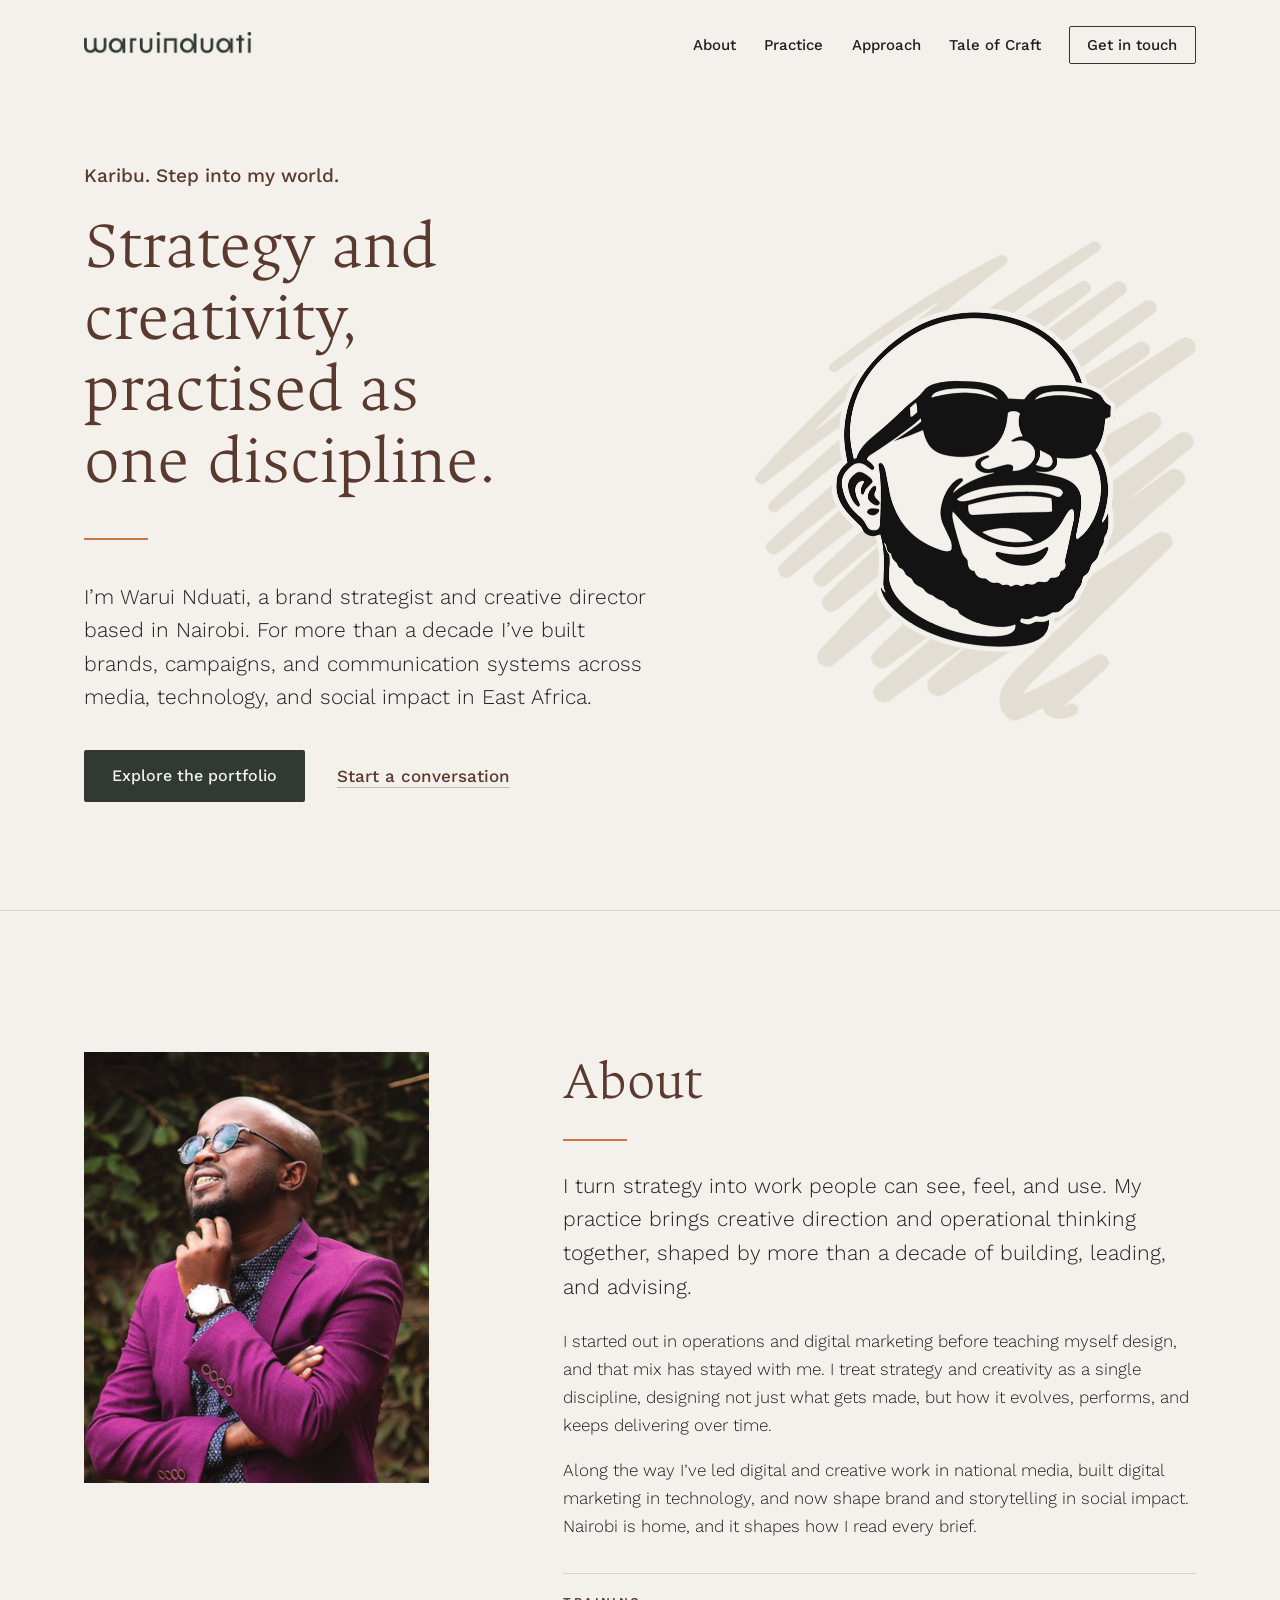
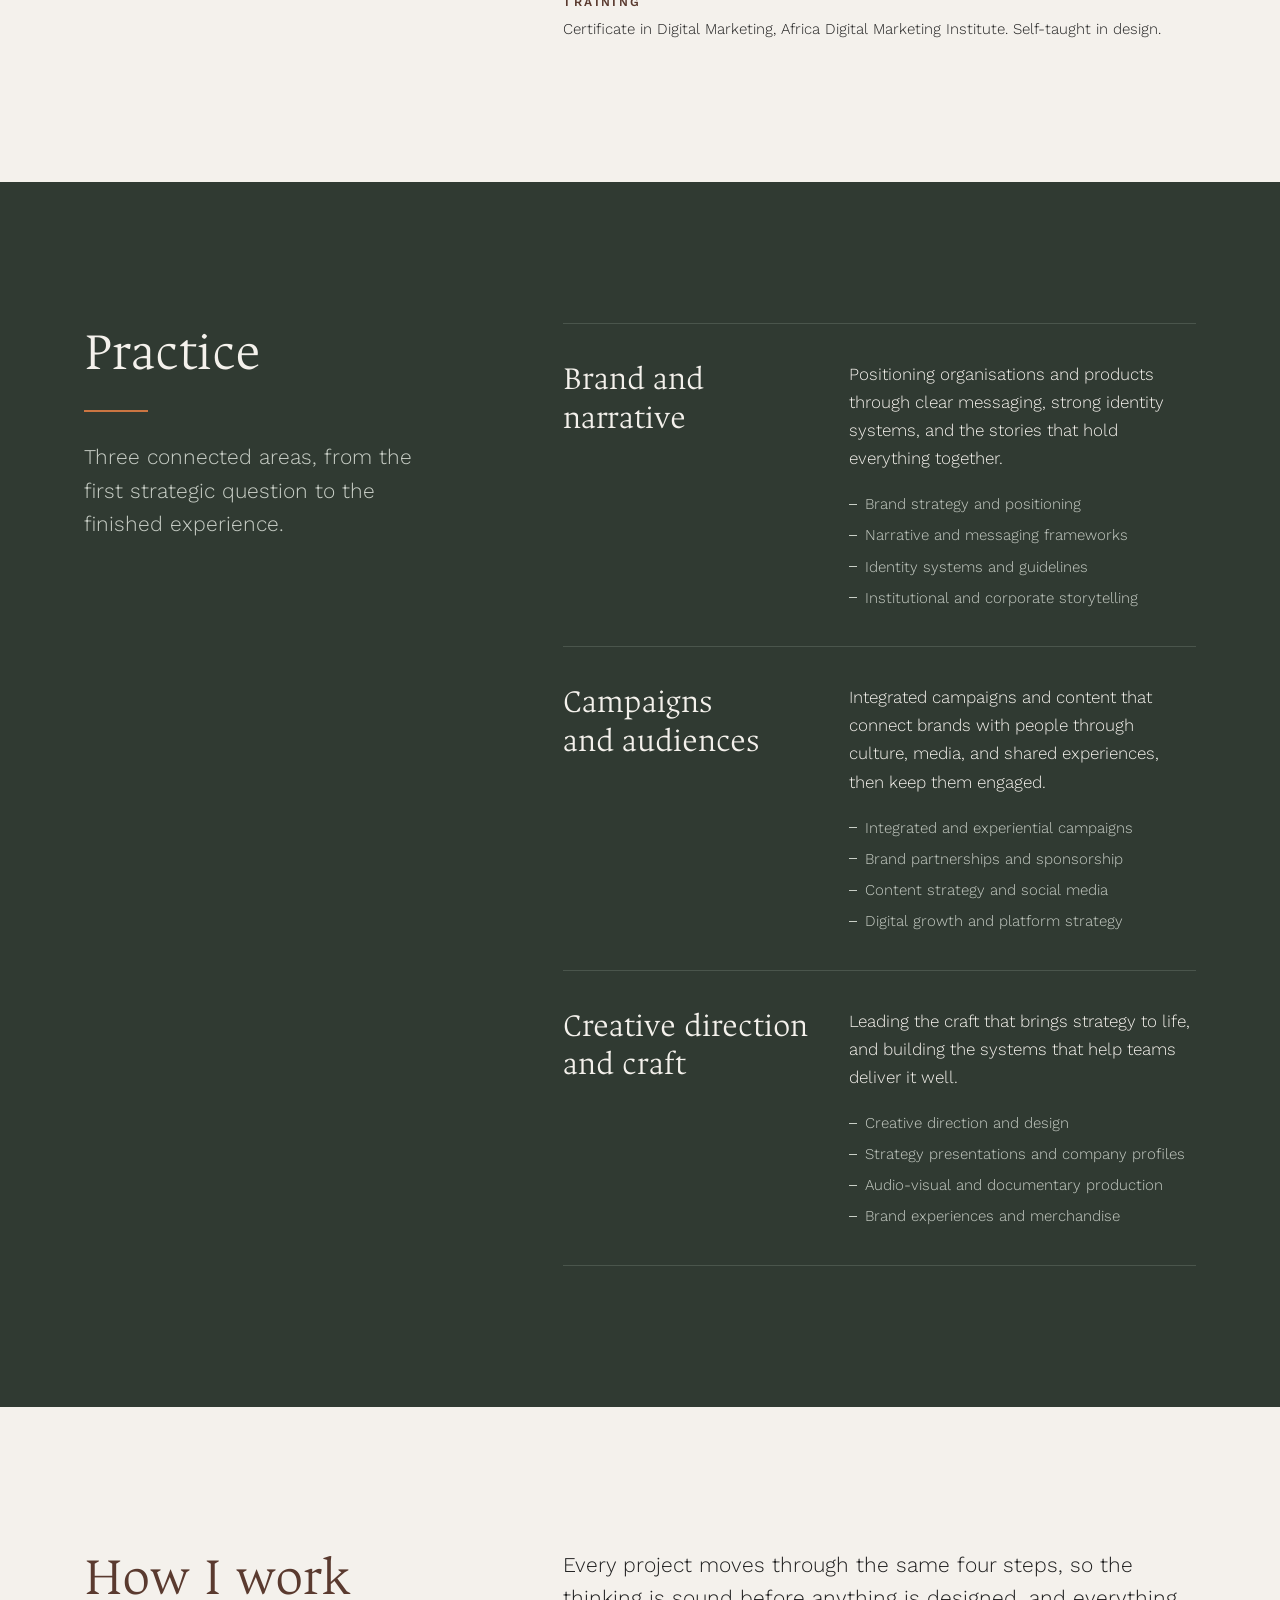
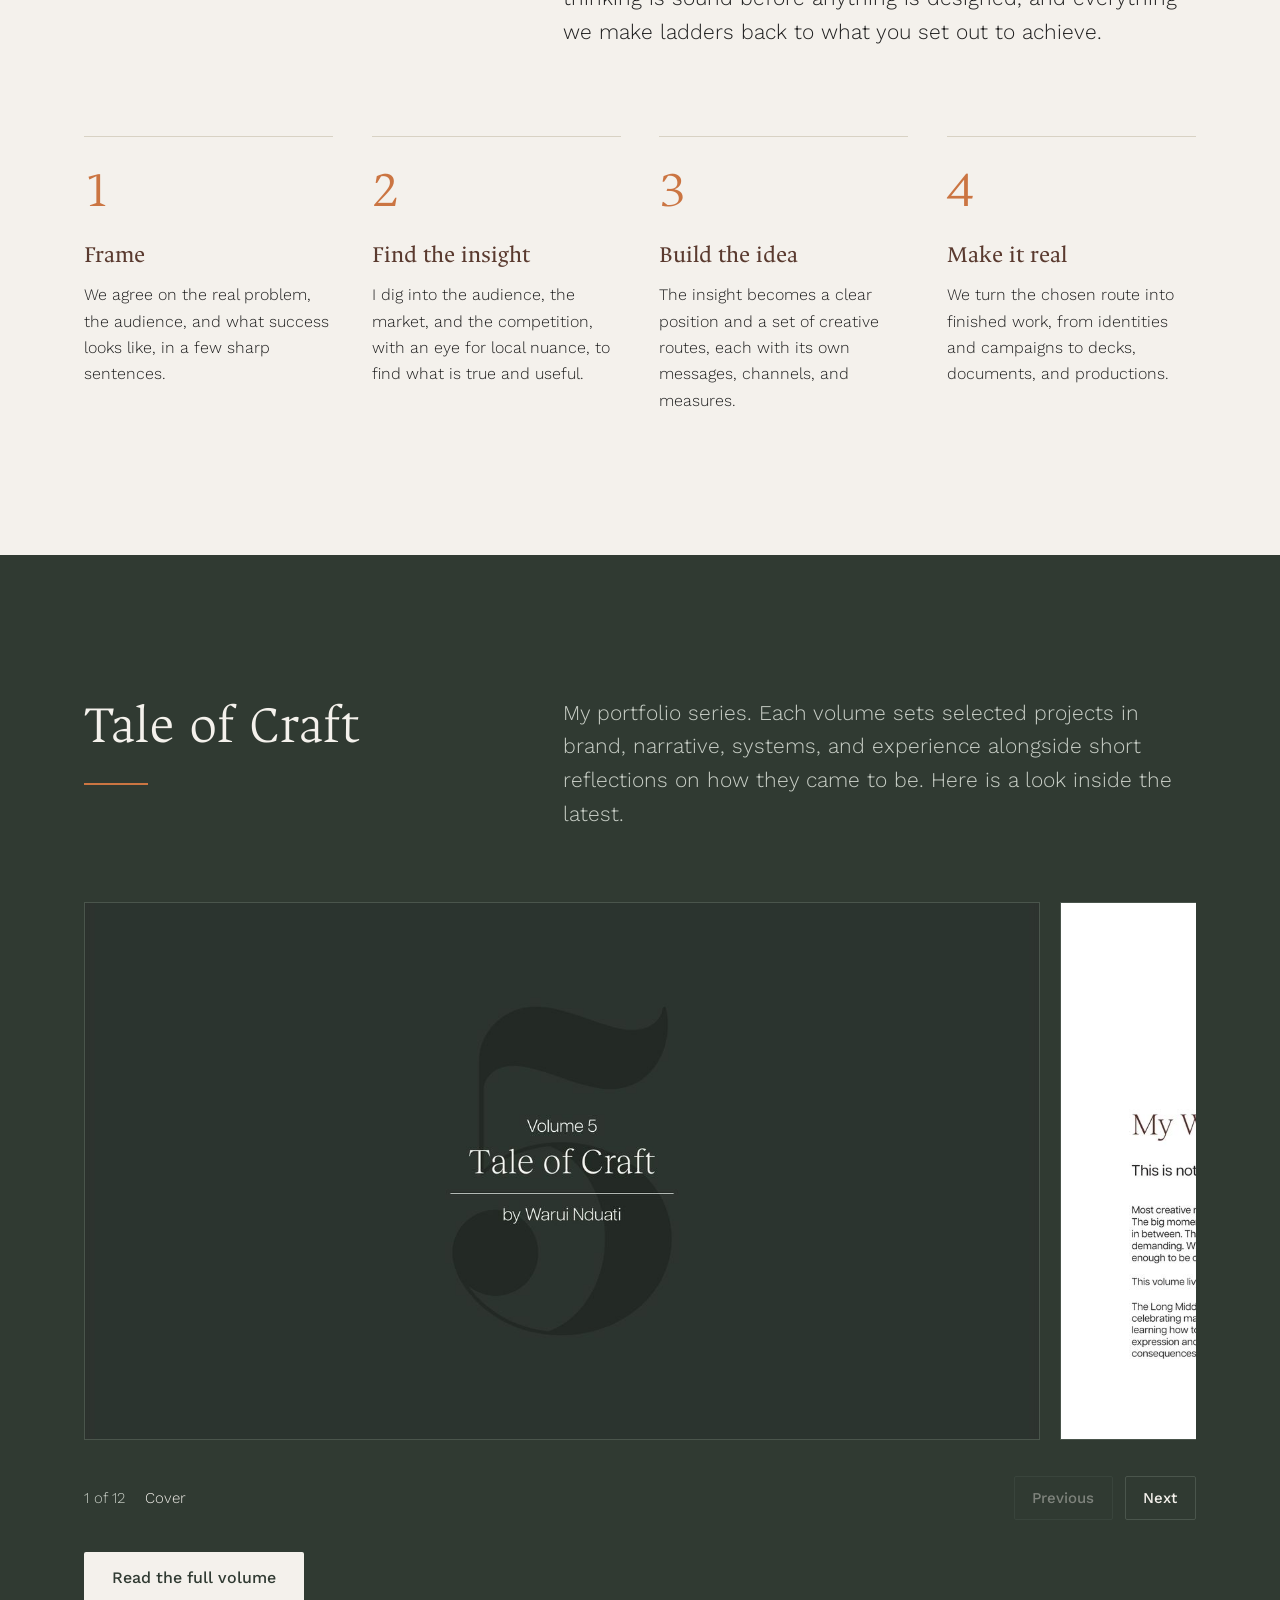
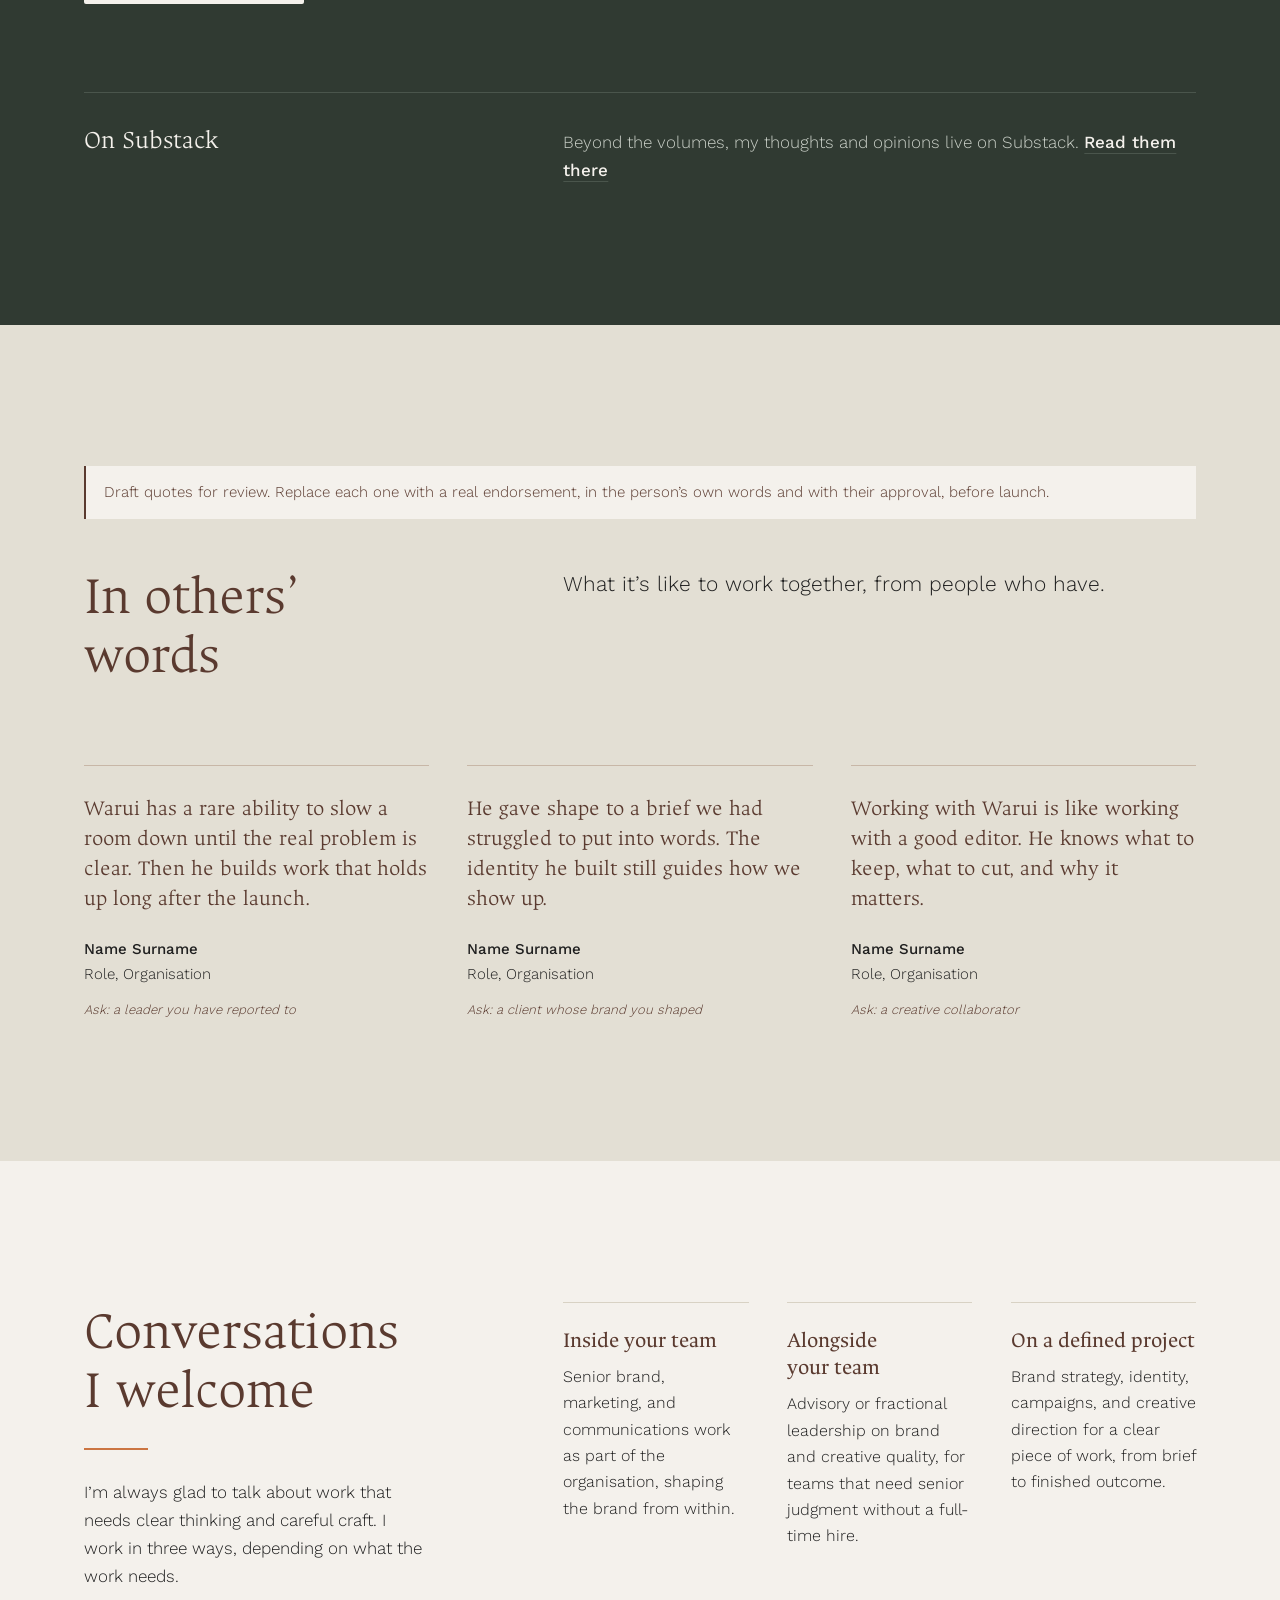
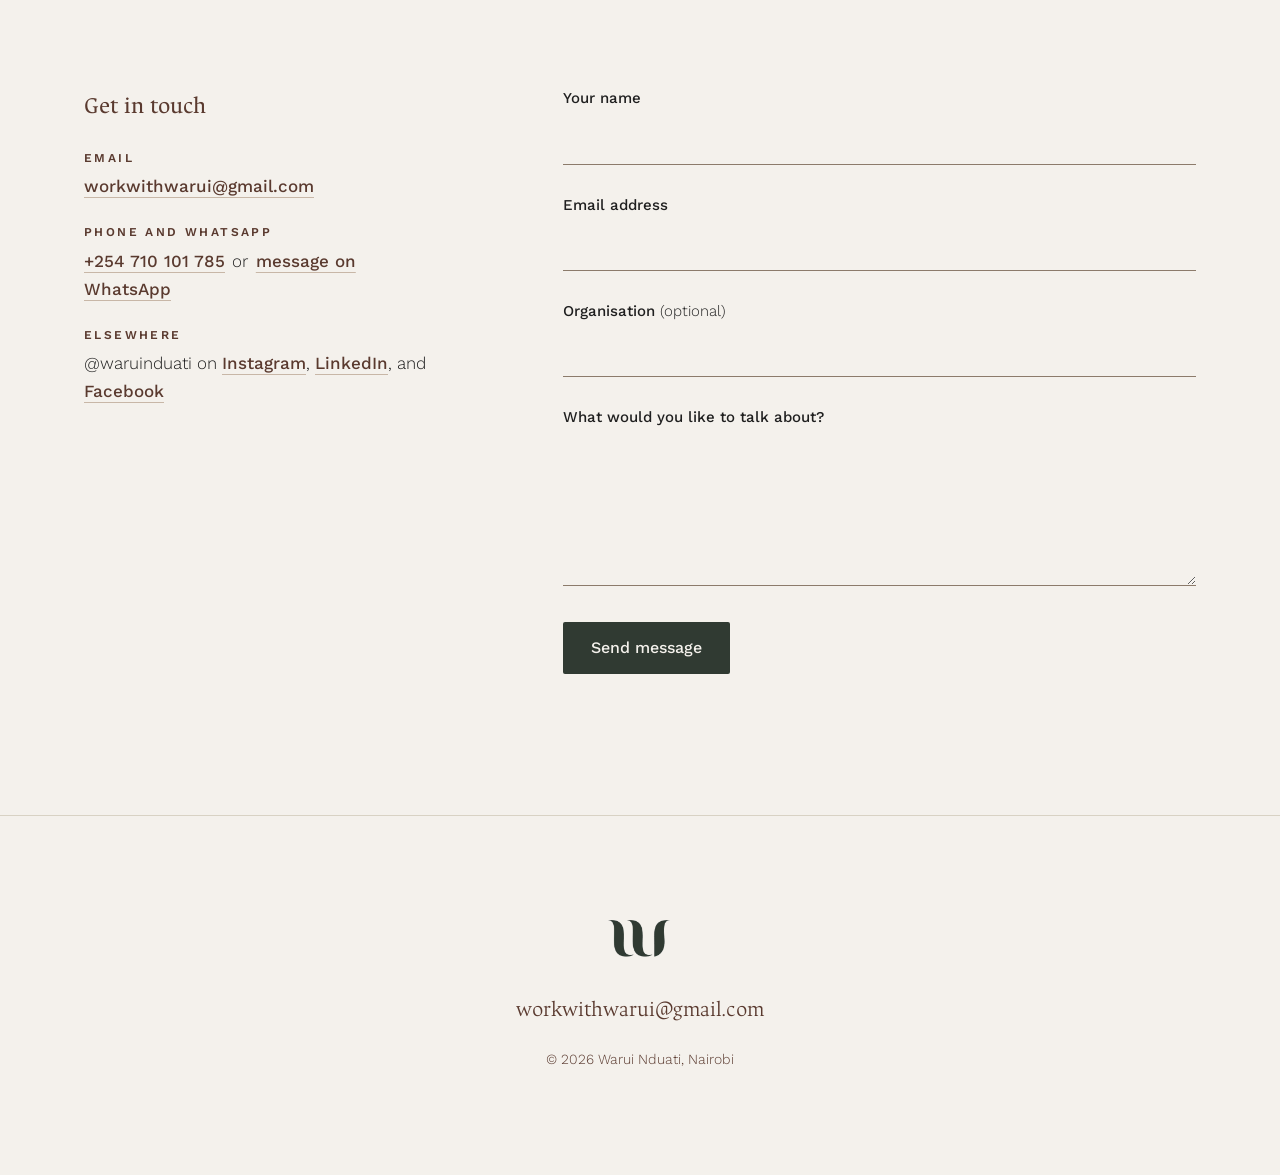
==== commit 597c8c45: "Switch contact email to the Gmail address used on the resume and LinkedIn Co-Authored-By: Claude Opu" ====
--- a/index.html
+++ b/index.html
@@ -37,7 +37,7 @@
     "url": "https://www.waruinduati.com/",
     "image": "https://www.waruinduati.com/assets/img/warui-portrait.jpg",
     "jobTitle": "Brand strategist and creative director",
-    "email": "consult@waruinduati.com",
+    "email": "workwithwarui@gmail.com",
     "telephone": "+254710101785",
     "address": { "@type": "PostalAddress", "addressLocality": "Nairobi", "addressCountry": "KE" },
     "knowsAbout": ["Brand strategy", "Integrated marketing communications", "Creative direction", "Content strategy", "Experiential marketing", "Digital marketing"],
@@ -326,7 +326,7 @@
           <dl class="contact-details">
             <div>
               <dt class="label">Email</dt>
-              <dd><a href="mailto:consult@waruinduati.com">consult@waruinduati.com</a></dd>
+              <dd><a href="mailto:workwithwarui@gmail.com">workwithwarui@gmail.com</a></dd>
             </div>
             <div>
               <dt class="label">Phone and WhatsApp</dt>
@@ -340,7 +340,7 @@
           </dl>
         </div>
 
-        <form class="split-body contact-form" id="contact-form" action="https://formsubmit.co/consult@waruinduati.com" method="POST" novalidate>
+        <form class="split-body contact-form" id="contact-form" action="https://formsubmit.co/workwithwarui@gmail.com" method="POST" novalidate>
           <input type="hidden" name="_subject" value="New message from waruinduati.com">
           <input type="hidden" name="_template" value="table">
           <input type="hidden" name="_captcha" value="false">
@@ -384,7 +384,7 @@
   <footer class="site-footer">
     <div class="wrap footer-inner">
       <img class="footer-mark" src="assets/img/wn-mark-olive.png" alt="" width="64" height="40">
-      <p class="footer-line"><a href="mailto:consult@waruinduati.com">consult@waruinduati.com</a></p>
+      <p class="footer-line"><a href="mailto:workwithwarui@gmail.com">workwithwarui@gmail.com</a></p>
       <p class="footer-meta">© <span id="year">2026</span> Warui Nduati, Nairobi</p>
     </div>
   </footer>
